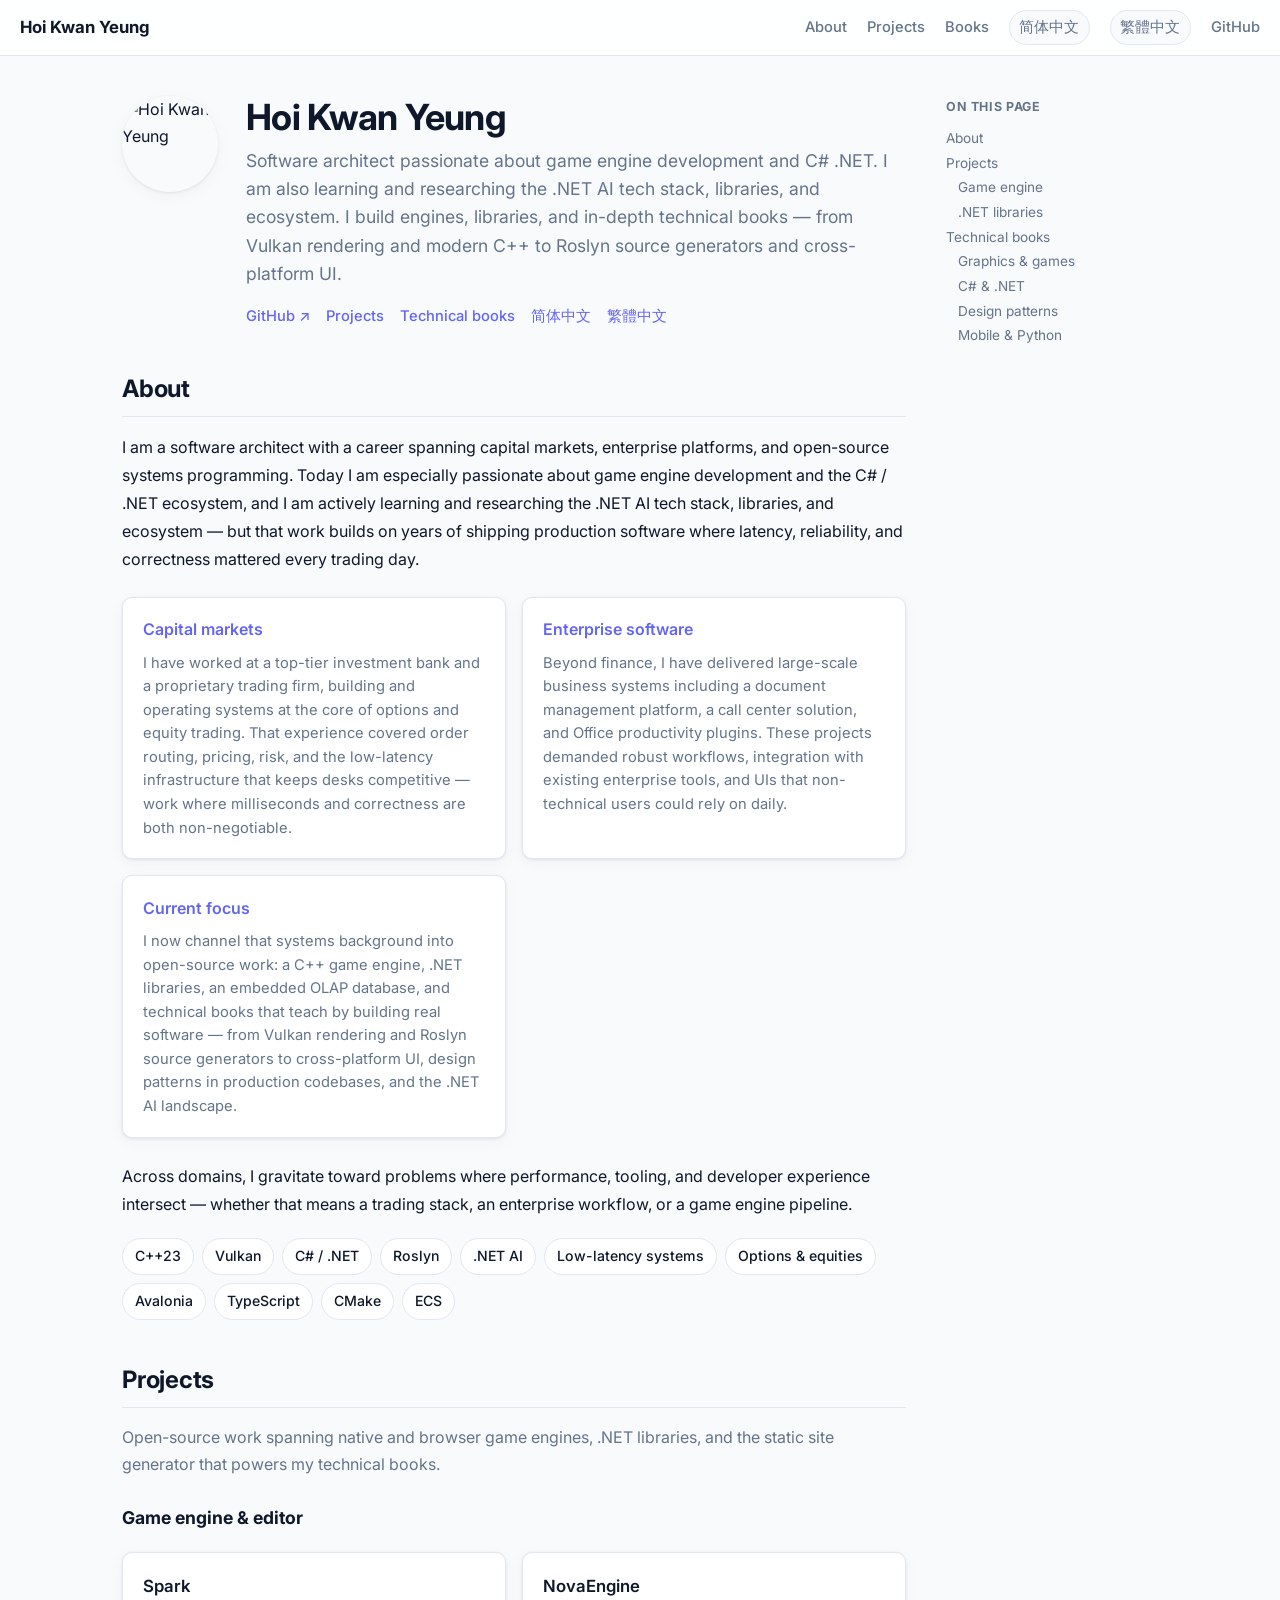
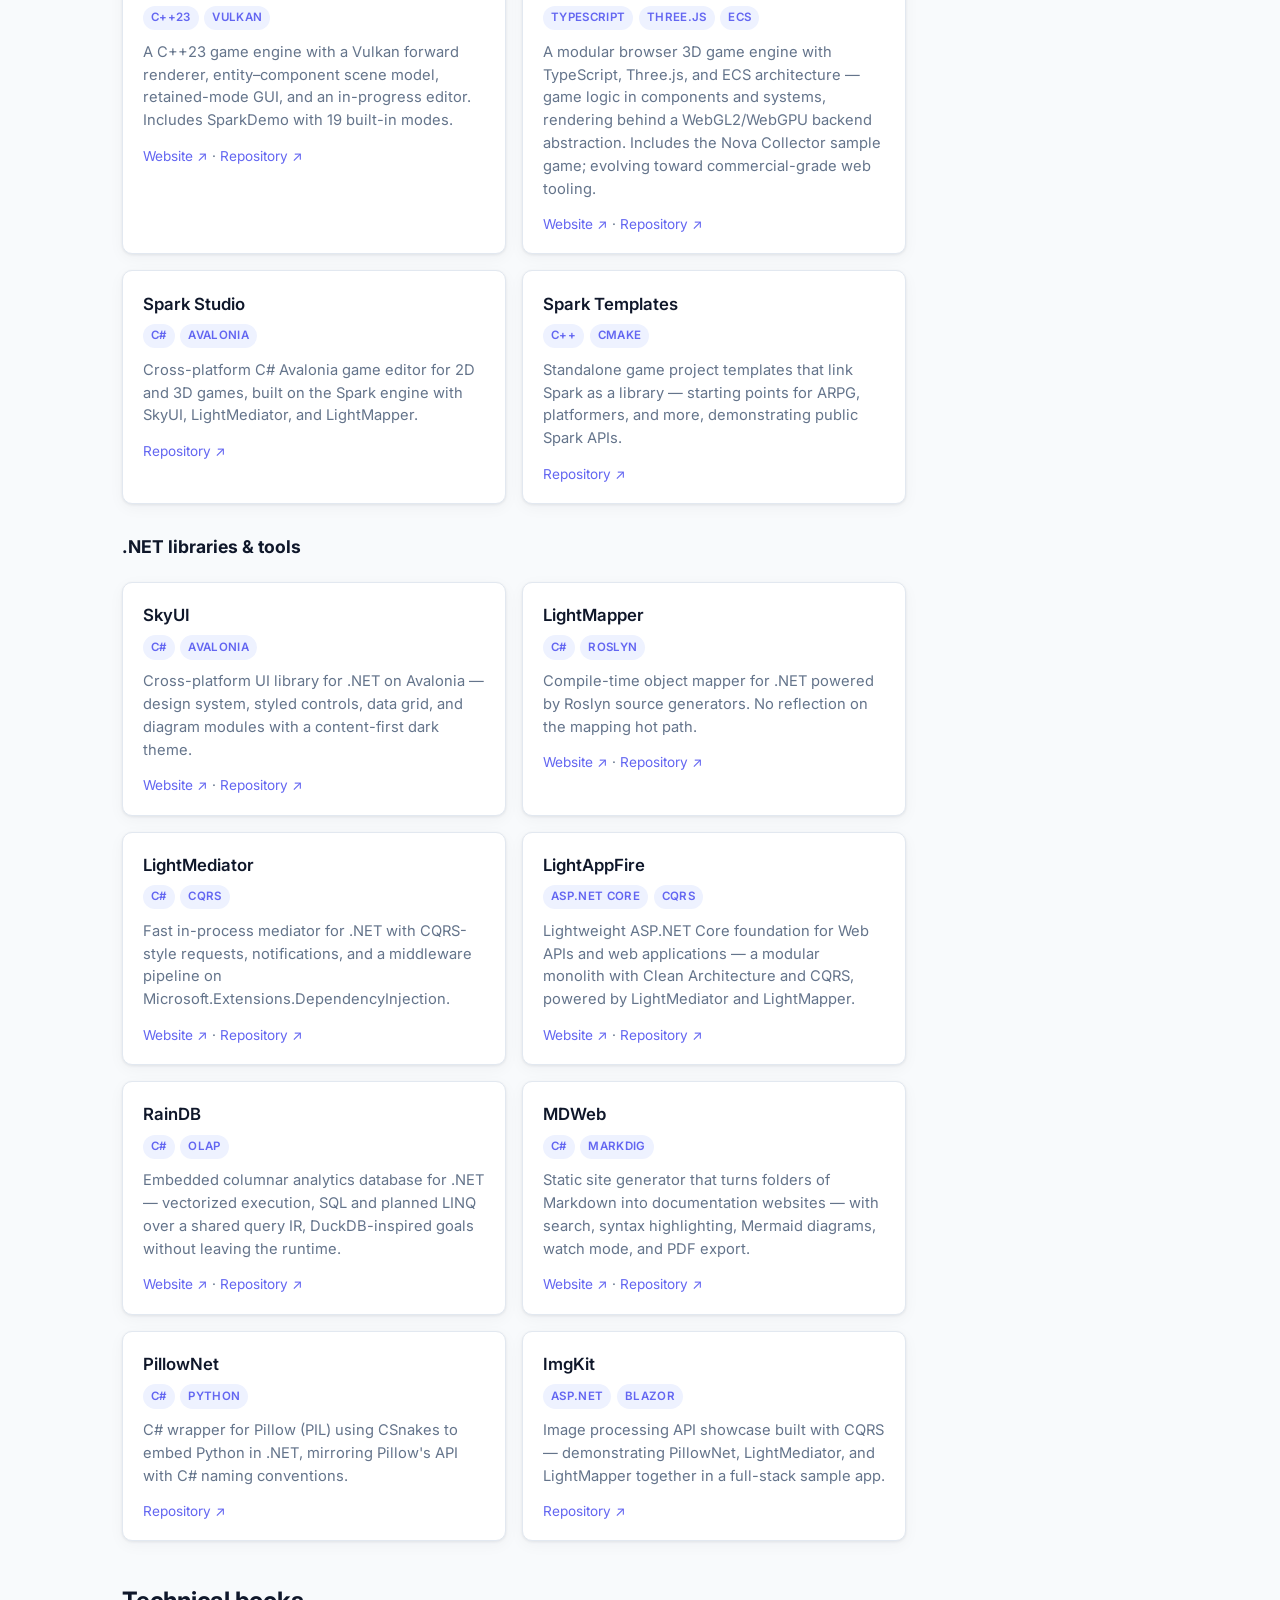
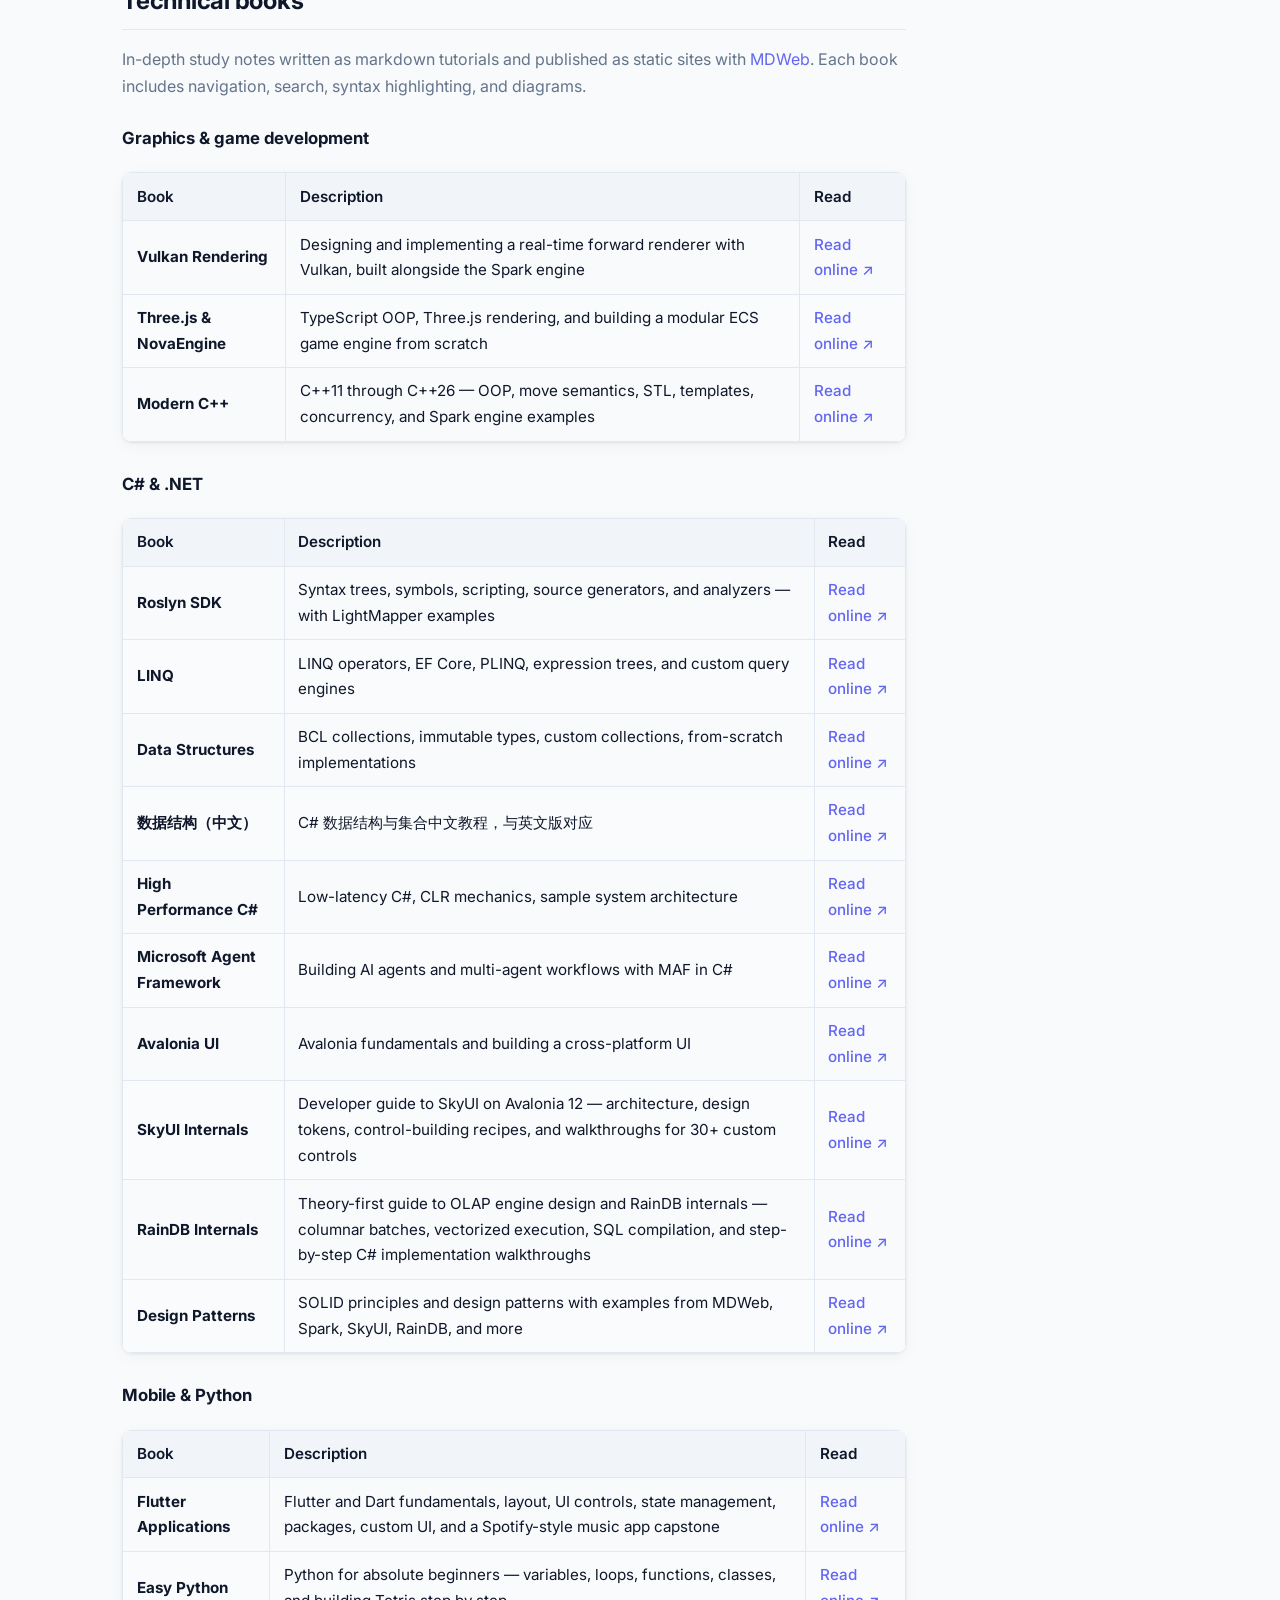
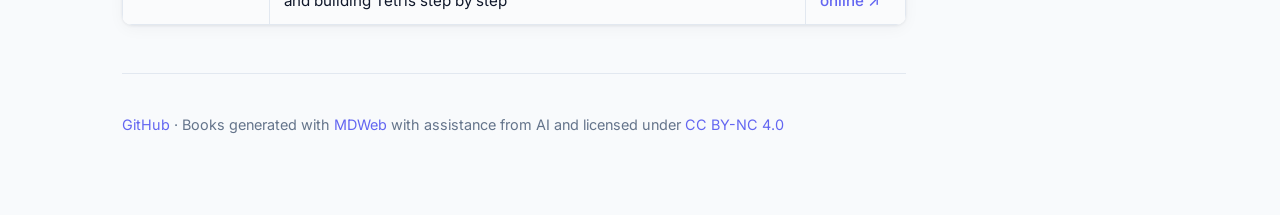
==== index.html @ 454c6752 "add raindb-internals description" ====
<!DOCTYPE html>
<html lang="en">
<head>
  <meta charset="utf-8">
  <meta name="viewport" content="width=device-width, initial-scale=1">
  <title>Hoi Kwan Yeung — Software Architect</title>
  <meta name="description" content="Software architect with experience in capital markets, enterprise systems, and game engine development. Learning and researching the .NET AI tech stack. Projects include Spark, RainDB, SkyUI, MDWeb, and technical ebooks.">
  <link rel="preconnect" href="https://fonts.googleapis.com">
  <link rel="preconnect" href="https://fonts.gstatic.com" crossorigin>
  <link href="https://fonts.googleapis.com/css2?family=Inter:wght@400;500;600;700&family=JetBrains+Mono:wght@400;500&display=swap" rel="stylesheet">
  <link rel="alternate" hreflang="en" href="https://hoihky.github.io/index.html">
  <link rel="alternate" hreflang="zh-Hans" href="https://hoihky.github.io/zh/index.html">
  <link rel="alternate" hreflang="zh-Hant" href="https://hoihky.github.io/zh-hant/index.html">
  <link rel="stylesheet" href="assets/css/site.css">
</head>
<body>
  <div class="site">
    <header class="topbar">
      <a href="index.html" class="brand">Hoi Kwan Yeung</a>
      <nav class="topbar-nav" aria-label="Primary">
        <a href="#about">About</a>
        <a href="#projects">Projects</a>
        <a href="#books">Books</a>
        <a href="zh/index.html" hreflang="zh-Hans" class="lang-switch">简体中文</a>
        <a href="zh-hant/index.html" hreflang="zh-Hant" class="lang-switch">繁體中文</a>
        <a href="https://github.com/hoihky" target="_blank" rel="noopener">GitHub</a>
      </nav>
    </header>

    <main class="portfolio-layout">
      <div class="portfolio-main">
        <section class="hero" id="top">
          <img
            class="hero-avatar"
            src="https://avatars.githubusercontent.com/u/305510049?v=4"
            alt="Hoi Kwan Yeung"
            width="96"
            height="96"
          >
          <div class="hero-text">
            <h1>Hoi Kwan Yeung</h1>
            <p class="hero-tagline">
              Software architect passionate about game engine development and C# .NET.
              I am also learning and researching the .NET AI tech stack, libraries, and ecosystem.
              I build engines, libraries, and in-depth technical books — from Vulkan rendering
              and modern C++ to Roslyn source generators and cross-platform UI.
            </p>
            <div class="hero-links">
              <a href="https://github.com/hoihky" target="_blank" rel="noopener">GitHub ↗</a>
              <a href="#projects">Projects</a>
              <a href="#books">Technical books</a>
              <a href="zh/index.html" hreflang="zh-Hans">简体中文</a>
              <a href="zh-hant/index.html" hreflang="zh-Hant">繁體中文</a>
            </div>
          </div>
        </section>

        <section id="about">
          <h2 class="section-title">About</h2>
          <p class="about-body">
            I am a software architect with a career spanning capital markets, enterprise platforms,
            and open-source systems programming. Today I am especially passionate about game engine
            development and the C# / .NET ecosystem, and I am actively learning and researching
            the .NET AI tech stack, libraries, and ecosystem — but that work builds on years of shipping
            production software where latency, reliability, and correctness mattered every trading day.
          </p>

          <div class="career-grid">
            <article class="career-card">
              <h3>Capital markets</h3>
              <p>
                I have worked at a top-tier investment bank and a proprietary trading firm, building
                and operating systems at the core of options and equity trading. That experience
                covered order routing, pricing, risk, and the low-latency infrastructure that keeps
                desks competitive — work where milliseconds and correctness are both non-negotiable.
              </p>
            </article>

            <article class="career-card">
              <h3>Enterprise software</h3>
              <p>
                Beyond finance, I have delivered large-scale business systems including a document
                management platform, a call center solution, and Office productivity plugins.
                These projects demanded robust workflows, integration with existing enterprise tools,
                and UIs that non-technical users could rely on daily.
              </p>
            </article>

            <article class="career-card">
              <h3>Current focus</h3>
              <p>
                I now channel that systems background into open-source work: a C++ game engine,
                .NET libraries, an embedded OLAP database, and technical books that teach by
                building real software — from Vulkan rendering and Roslyn source generators to
                cross-platform UI, design patterns in production codebases, and the .NET AI landscape.
              </p>
            </article>
          </div>

          <p class="about-body">
            Across domains, I gravitate toward problems where performance, tooling, and developer
            experience intersect — whether that means a trading stack, an enterprise workflow, or
            a game engine pipeline.
          </p>

          <ul class="skill-list" aria-label="Technologies">
            <li>C++23</li>
            <li>Vulkan</li>
            <li>C# / .NET</li>
            <li>Roslyn</li>
            <li>.NET AI</li>
            <li>Low-latency systems</li>
            <li>Options &amp; equities</li>
            <li>Avalonia</li>
            <li>TypeScript</li>
            <li>CMake</li>
            <li>ECS</li>
          </ul>
        </section>

        <section id="projects">
          <h2 class="section-title">Projects</h2>
          <p class="section-lead">
            Open-source work spanning native and browser game engines, .NET libraries, and the static site generator
            that powers my technical books.
          </p>

          <h3 class="doc-body" style="margin-top:1.5rem;font-size:1.1rem;">Game engine &amp; editor</h3>
          <div class="project-grid">
            <article class="project-card">
              <h3><a href="https://github.com/hoihky/spark" target="_blank" rel="noopener">Spark</a></h3>
              <div class="project-meta">
                <span class="tag">C++23</span>
                <span class="tag">Vulkan</span>
              </div>
              <p>
                A C++23 game engine with a Vulkan forward renderer, entity–component scene model,
                retained-mode GUI, and an in-progress editor. Includes SparkDemo with 19 built-in modes.
              </p>
              <p class="card-links">
                <a href="https://hoihky.github.io/spark/" target="_blank" rel="noopener">Website ↗</a>
                · <a href="https://github.com/hoihky/spark" target="_blank" rel="noopener">Repository ↗</a>
              </p>
            </article>

            <article class="project-card">
              <h3><a href="https://hoihky.github.io/NovaEngine/" target="_blank" rel="noopener">NovaEngine</a></h3>
              <div class="project-meta">
                <span class="tag">TypeScript</span>
                <span class="tag">Three.js</span>
                <span class="tag">ECS</span>
              </div>
              <p>
                A modular browser 3D game engine with TypeScript, Three.js, and ECS architecture —
                game logic in components and systems, rendering behind a WebGL2/WebGPU backend abstraction.
                Includes the Nova Collector sample game; evolving toward commercial-grade web tooling.
              </p>
              <p class="card-links">
                <a href="https://hoihky.github.io/NovaEngine/" target="_blank" rel="noopener">Website ↗</a>
                · <a href="https://github.com/hoihky/NovaEngine" target="_blank" rel="noopener">Repository ↗</a>
              </p>
            </article>

            <article class="project-card">
              <h3><a href="https://github.com/hoihky/spark-studio" target="_blank" rel="noopener">Spark Studio</a></h3>
              <div class="project-meta">
                <span class="tag">C#</span>
                <span class="tag">Avalonia</span>
              </div>
              <p>
                Cross-platform C# Avalonia game editor for 2D and 3D games, built on the Spark engine
                with SkyUI, LightMediator, and LightMapper.
              </p>
              <p class="card-links"><a href="https://github.com/hoihky/spark-studio" target="_blank" rel="noopener">Repository ↗</a></p>
            </article>

            <article class="project-card">
              <h3><a href="https://github.com/hoihky/spark-template" target="_blank" rel="noopener">Spark Templates</a></h3>
              <div class="project-meta">
                <span class="tag">C++</span>
                <span class="tag">CMake</span>
              </div>
              <p>
                Standalone game project templates that link Spark as a library — starting points
                for ARPG, platformers, and more, demonstrating public Spark APIs.
              </p>
              <p class="card-links"><a href="https://github.com/hoihky/spark-template" target="_blank" rel="noopener">Repository ↗</a></p>
            </article>
          </div>

          <h3 class="doc-body" style="margin-top:1.75rem;font-size:1.1rem;">.NET libraries &amp; tools</h3>
          <div class="project-grid">
            <article class="project-card">
              <h3><a href="https://github.com/hoihky/skyui" target="_blank" rel="noopener">SkyUI</a></h3>
              <div class="project-meta">
                <span class="tag">C#</span>
                <span class="tag">Avalonia</span>
              </div>
              <p>
                Cross-platform UI library for .NET on Avalonia — design system, styled controls,
                data grid, and diagram modules with a content-first dark theme.
              </p>
              <p class="card-links">
                <a href="https://hoihky.github.io/skyui/" target="_blank" rel="noopener">Website ↗</a>
                · <a href="https://github.com/hoihky/skyui" target="_blank" rel="noopener">Repository ↗</a>
              </p>
            </article>

            <article class="project-card">
              <h3><a href="https://github.com/hoihky/lightmapper" target="_blank" rel="noopener">LightMapper</a></h3>
              <div class="project-meta">
                <span class="tag">C#</span>
                <span class="tag">Roslyn</span>
              </div>
              <p>
                Compile-time object mapper for .NET powered by Roslyn source generators.
                No reflection on the mapping hot path.
              </p>
              <p class="card-links">
                <a href="https://hoihky.github.io/lightmapper/" target="_blank" rel="noopener">Website ↗</a>
                · <a href="https://github.com/hoihky/lightmapper" target="_blank" rel="noopener">Repository ↗</a>
              </p>
            </article>

            <article class="project-card">
              <h3><a href="https://github.com/hoihky/lightmediator" target="_blank" rel="noopener">LightMediator</a></h3>
              <div class="project-meta">
                <span class="tag">C#</span>
                <span class="tag">CQRS</span>
              </div>
              <p>
                Fast in-process mediator for .NET with CQRS-style requests, notifications,
                and a middleware pipeline on Microsoft.Extensions.DependencyInjection.
              </p>
              <p class="card-links">
                <a href="https://hoihky.github.io/lightmediator/" target="_blank" rel="noopener">Website ↗</a>
                · <a href="https://github.com/hoihky/lightmediator" target="_blank" rel="noopener">Repository ↗</a>
              </p>
            </article>

            <article class="project-card">
              <h3><a href="https://hoihky.github.io/LightAppFire/" target="_blank" rel="noopener">LightAppFire</a></h3>
              <div class="project-meta">
                <span class="tag">ASP.NET Core</span>
                <span class="tag">CQRS</span>
              </div>
              <p>
                Lightweight ASP.NET Core foundation for Web APIs and web applications — a modular monolith
                with Clean Architecture and CQRS, powered by LightMediator and LightMapper.
              </p>
              <p class="card-links">
                <a href="https://hoihky.github.io/LightAppFire/" target="_blank" rel="noopener">Website ↗</a>
                · <a href="https://github.com/hoihky/LightAppFire" target="_blank" rel="noopener">Repository ↗</a>
              </p>
            </article>

            <article class="project-card">
              <h3><a href="https://github.com/hoihky/RainDB" target="_blank" rel="noopener">RainDB</a></h3>
              <div class="project-meta">
                <span class="tag">C#</span>
                <span class="tag">OLAP</span>
              </div>
              <p>
                Embedded columnar analytics database for .NET — vectorized execution, SQL and
                planned LINQ over a shared query IR, DuckDB-inspired goals without leaving the runtime.
              </p>
              <p class="card-links">
                <a href="https://hoihky.github.io/RainDB/" target="_blank" rel="noopener">Website ↗</a>
                · <a href="https://github.com/hoihky/RainDB" target="_blank" rel="noopener">Repository ↗</a>
              </p>
            </article>

            <article class="project-card">
              <h3><a href="https://github.com/hoihky/MDWeb" target="_blank" rel="noopener">MDWeb</a></h3>
              <div class="project-meta">
                <span class="tag">C#</span>
                <span class="tag">Markdig</span>
              </div>
              <p>
                Static site generator that turns folders of Markdown into documentation websites —
                with search, syntax highlighting, Mermaid diagrams, watch mode, and PDF export.
              </p>
              <p class="card-links">
                <a href="https://hoihky.github.io/MDWeb/" target="_blank" rel="noopener">Website ↗</a>
                · <a href="https://github.com/hoihky/MDWeb" target="_blank" rel="noopener">Repository ↗</a>
              </p>
            </article>

            <article class="project-card">
              <h3><a href="https://github.com/hoihky/pillownet" target="_blank" rel="noopener">PillowNet</a></h3>
              <div class="project-meta">
                <span class="tag">C#</span>
                <span class="tag">Python</span>
              </div>
              <p>
                C# wrapper for Pillow (PIL) using CSnakes to embed Python in .NET,
                mirroring Pillow's API with C# naming conventions.
              </p>
              <p class="card-links"><a href="https://github.com/hoihky/pillownet" target="_blank" rel="noopener">Repository ↗</a></p>
            </article>

            <article class="project-card">
              <h3><a href="https://github.com/hoihky/imgkit" target="_blank" rel="noopener">ImgKit</a></h3>
              <div class="project-meta">
                <span class="tag">ASP.NET</span>
                <span class="tag">Blazor</span>
              </div>
              <p>
                Image processing API showcase built with CQRS — demonstrating PillowNet,
                LightMediator, and LightMapper together in a full-stack sample app.
              </p>
              <p class="card-links"><a href="https://github.com/hoihky/imgkit" target="_blank" rel="noopener">Repository ↗</a></p>
            </article>
          </div>
        </section>

        <section id="books">
          <h2 class="section-title">Technical books</h2>
          <p class="section-lead">
            In-depth study notes written as markdown tutorials and published as static sites with
            <a href="https://github.com/hoihky/MDWeb">MDWeb</a>. Each book includes navigation,
            search, syntax highlighting, and diagrams.
          </p>

          <h3 class="doc-body" style="margin-top:1.5rem;font-size:1.05rem;">Graphics &amp; game development</h3>
          <table class="ebook-table">
            <thead>
              <tr>
                <th>Book</th>
                <th>Description</th>
                <th>Read</th>
              </tr>
            </thead>
            <tbody>
              <tr>
                <td><strong>Vulkan Rendering</strong></td>
                <td>Designing and implementing a real-time forward renderer with Vulkan, built alongside the Spark engine</td>
                <td><a href="https://hoihky.github.io/vulkan-rendering-notes/site/index.html" target="_blank" rel="noopener">Read online ↗</a></td>
              </tr>
              <tr>
                <td><strong>Three.js &amp; NovaEngine</strong></td>
                <td>TypeScript OOP, Three.js rendering, and building a modular ECS game engine from scratch</td>
                <td><a href="https://hoihky.github.io/threejs-notes/threejs/site/index.html" target="_blank" rel="noopener">Read online ↗</a></td>
              </tr>
              <tr>
                <td><strong>Modern C++</strong></td>
                <td>C++11 through C++26 — OOP, move semantics, STL, templates, concurrency, and Spark engine examples</td>
                <td><a href="https://hoihky.github.io/cpp-notes/c++/site/index.html" target="_blank" rel="noopener">Read online ↗</a></td>
              </tr>
            </tbody>
          </table>

          <h3 class="doc-body" style="margin-top:1.75rem;font-size:1.05rem;">C# &amp; .NET</h3>
          <table class="ebook-table">
            <thead>
              <tr>
                <th>Book</th>
                <th>Description</th>
                <th>Read</th>
              </tr>
            </thead>
            <tbody>
              <tr>
                <td><strong>Roslyn SDK</strong></td>
                <td>Syntax trees, symbols, scripting, source generators, and analyzers — with LightMapper examples</td>
                <td><a href="https://hoihky.github.io/csharp-notes/roslyn/roslyn-site/index.html" target="_blank" rel="noopener">Read online ↗</a></td>
              </tr>
              <tr>
                <td><strong>LINQ</strong></td>
                <td>LINQ operators, EF Core, PLINQ, expression trees, and custom query engines</td>
                <td><a href="https://hoihky.github.io/csharp-notes/linq/linq-site/index.html" target="_blank" rel="noopener">Read online ↗</a></td>
              </tr>
              <tr>
                <td><strong>Data Structures</strong></td>
                <td>BCL collections, immutable types, custom collections, from-scratch implementations </td>
                <td><a href="https://hoihky.github.io/csharp-notes/datastructure/site/index.html" target="_blank" rel="noopener">Read online ↗</a></td>
              </tr>
              <tr>
                <td><strong>数据结构（中文）</strong></td>
                <td>C# 数据结构与集合中文教程，与英文版对应</td>
                <td><a href="https://hoihky.github.io/csharp-notes/datastructure-cn/datastructure-cn-site/index.html" target="_blank" rel="noopener">Read online ↗</a></td>
              </tr>
              <tr>
                <td><strong>High Performance C#</strong></td>
                <td>Low-latency C#, CLR mechanics, sample system architecture </td>
                <td><a href="https://hoihky.github.io/csharp-notes/high-perf/high-perf-site/index.html" target="_blank" rel="noopener">Read online ↗</a></td>
              </tr>
              <tr>
                <td><strong>Microsoft Agent Framework</strong></td>
                <td>Building AI agents and multi-agent workflows with MAF in C#</td>
                <td><a href="https://hoihky.github.io/csharp-notes/maf/maf-site/index.html" target="_blank" rel="noopener">Read online ↗</a></td>
              </tr>
              <tr>
                <td><strong>Avalonia UI</strong></td>
                <td>Avalonia fundamentals and building a cross-platform UI</td>
                <td><a href="https://hoihky.github.io/csharp-notes/avalonia/site/index.html" target="_blank" rel="noopener">Read online ↗</a></td>
              </tr>
              <tr>
                <td><strong>SkyUI Internals</strong></td>
                <td>Developer guide to SkyUI on Avalonia 12 — architecture, design tokens, control-building recipes, and walkthroughs for 30+ custom controls</td>
                <td><a href="https://hoihky.github.io/skyui-internals/output/index.html" target="_blank" rel="noopener">Read online ↗</a></td>
              </tr>
              <tr>
                <td><strong>RainDB Internals</strong></td>
                <td>Theory-first guide to OLAP engine design and RainDB internals — columnar batches, vectorized execution, SQL compilation, and step-by-step C# implementation walkthroughs</td>
                <td><a href="https://hoihky.github.io/raindb-internals/output/index.html" target="_blank" rel="noopener">Read online ↗</a></td>
              </tr>
              <tr>
                <td><strong>Design Patterns</strong></td>
                <td>SOLID principles and design patterns with examples from MDWeb, Spark, SkyUI, RainDB, and more</td>
                <td><a href="https://hoihky.github.io/design-pattern-notes/site/index.html" target="_blank" rel="noopener">Read online ↗</a></td>
              </tr>
            </tbody>
          </table>

          <h3 class="doc-body" style="margin-top:1.75rem;font-size:1.05rem;">Mobile &amp; Python</h3>
          <table class="ebook-table">
            <thead>
              <tr>
                <th>Book</th>
                <th>Description</th>
                <th>Read</th>
              </tr>
            </thead>
            <tbody>
              <tr>
                <td><strong>Flutter Applications</strong></td>
                <td>Flutter and Dart fundamentals, layout, UI controls, state management, packages, custom UI, and a Spotify-style music app capstone</td>
                <td><a href="https://hoihky.github.io/flutter-notes/site/index.html" target="_blank" rel="noopener">Read online ↗</a></td>
              </tr>
              <tr>
                <td><strong>Easy Python</strong></td>
                <td>Python for absolute beginners — variables, loops, functions, classes, and building Tetris step by step</td>
                <td><a href="https://hoihky.github.io/python-notes/easypy/site/index.html" target="_blank" rel="noopener">Read online ↗</a></td>
              </tr>
            </tbody>
          </table>
        </section>

        <footer class="site-footer">
          <p>
            <a href="https://github.com/hoihky" target="_blank" rel="noopener">GitHub</a>
            · Books generated with <a href="https://github.com/hoihky/MDWeb">MDWeb</a> with assistance from AI
            and licensed under <a href="https://creativecommons.org/licenses/by-nc/4.0/"> CC BY-NC 4.0 </a>
          </p>
        </footer>
      </div>

      <aside class="toc" aria-label="On this page">
        <p class="toc-title">On this page</p>
        <ul>
          <li><a href="#about">About</a></li>
          <li><a href="#projects">Projects</a></li>
          <li class="toc-h3"><a href="#projects">Game engine</a></li>
          <li class="toc-h3"><a href="#projects">.NET libraries</a></li>
          <li><a href="#books">Technical books</a></li>
          <li class="toc-h3"><a href="#books">Graphics &amp; games</a></li>
          <li class="toc-h3"><a href="#books">C# &amp; .NET</a></li>
          <li class="toc-h3"><a href="#books">Design patterns</a></li>
          <li class="toc-h3"><a href="#books">Mobile &amp; Python</a></li>
        </ul>
      </aside>
    </main>
  </div>
</body>
</html>
---- assets/css/site.css ----
:root {
  --bg: #f8fafc;
  --bg-elevated: #ffffff;
  --text: #0f172a;
  --text-muted: #64748b;
  --border: #e2e8f0;
  --accent: #6366f1;
  --accent-soft: #eef2ff;
  --accent-hover: #4f46e5;
  --code-bg: #1e293b;
  --code-text: #e2e8f0;
  --sidebar-width: 280px;
  --topbar-height: 56px;
  --toc-width: 220px;
  --radius: 10px;
  --shadow: 0 1px 3px rgba(15, 23, 42, 0.08), 0 4px 16px rgba(15, 23, 42, 0.04);
  --font-sans: "Inter", system-ui, -apple-system, sans-serif;
  --font-mono: "JetBrains Mono", ui-monospace, monospace;
}

* { box-sizing: border-box; }

html {
  scroll-behavior: smooth;
}

body {
  margin: 0;
  font-family: var(--font-sans);
  font-size: 16px;
  line-height: 1.7;
  color: var(--text);
  background: var(--bg);
  -webkit-font-smoothing: antialiased;
}

a { color: var(--accent); text-decoration: none; }
a:hover { color: var(--accent-hover); text-decoration: underline; }

.site { min-height: 100vh; }

.topbar {
  position: sticky;
  top: 0;
  z-index: 100;
  display: flex;
  align-items: center;
  gap: 1rem;
  height: var(--topbar-height);
  padding: 0 1.25rem;
  background: rgba(255, 255, 255, 0.85);
  backdrop-filter: blur(12px);
  border-bottom: 1px solid var(--border);
}

.brand {
  font-weight: 700;
  font-size: 1.05rem;
  color: var(--text);
  text-decoration: none;
  white-space: nowrap;
}

.brand:hover { color: var(--accent); text-decoration: none; }

.sidebar-toggle {
  display: none;
  border: 1px solid var(--border);
  background: var(--bg-elevated);
  border-radius: 8px;
  padding: 0.35rem 0.6rem;
  cursor: pointer;
  font-size: 1.1rem;
}

.search-wrap { flex: 1; max-width: 360px; margin-left: auto; }

.search-wrap input {
  width: 100%;
  padding: 0.5rem 0.85rem;
  border: 1px solid var(--border);
  border-radius: 999px;
  background: var(--bg);
  font: inherit;
  outline: none;
  transition: border-color 0.15s, box-shadow 0.15s;
}

.search-wrap input:focus {
  border-color: var(--accent);
  box-shadow: 0 0 0 3px var(--accent-soft);
}

.layout {
  display: grid;
  grid-template-columns: var(--sidebar-width) 1fr;
  min-height: calc(100vh - var(--topbar-height));
}

.sidebar {
  position: sticky;
  top: var(--topbar-height);
  height: calc(100vh - var(--topbar-height));
  overflow-y: auto;
  padding: 1.25rem 0.75rem 2rem;
  border-right: 1px solid var(--border);
  background: var(--bg-elevated);
}

.nav-list {
  list-style: none;
  margin: 0;
  padding: 0;
}

.nav-item { margin: 0.1rem 0; }

.nav-link,
.nav-group {
  display: block;
  padding: 0.35rem 0.75rem;
  border-radius: 8px;
  font-size: 0.92rem;
  color: var(--text-muted);
}

.nav-group {
  font-weight: 600;
  color: var(--text);
  margin-top: 0.75rem;
  font-size: 0.78rem;
  text-transform: uppercase;
  letter-spacing: 0.04em;
}

.nav-link:hover {
  background: var(--accent-soft);
  color: var(--accent);
  text-decoration: none;
}

.nav-item.is-active > .nav-link {
  background: var(--accent-soft);
  color: var(--accent);
  font-weight: 600;
}

.nav-item.depth-1 .nav-link,
.nav-item.depth-1 .nav-group { padding-left: 1.25rem; }
.nav-item.depth-2 .nav-link,
.nav-item.depth-2 .nav-group { padding-left: 2rem; }
.nav-item.depth-3 .nav-link,
.nav-item.depth-3 .nav-group { padding-left: 2.75rem; }

.content {
  display: grid;
  grid-template-columns: minmax(0, 1fr) var(--toc-width);
  gap: 2rem;
  padding: 2rem 2.5rem 4rem;
  max-width: 1200px;
}

.doc { min-width: 0; }

.doc-header h1 {
  margin: 0 0 1.5rem;
  font-size: 2.25rem;
  font-weight: 700;
  letter-spacing: -0.02em;
  line-height: 1.2;
}

.doc-body h2,
.doc-body h3,
.doc-body h4 {
  scroll-margin-top: calc(var(--topbar-height) + 1rem);
  letter-spacing: -0.01em;
}

.doc-body h2 {
  margin-top: 2.5rem;
  padding-bottom: 0.4rem;
  border-bottom: 1px solid var(--border);
  font-size: 1.5rem;
}

.doc-body h3 { font-size: 1.2rem; margin-top: 1.75rem; }

.doc-body p,
.doc-body ul,
.doc-body ol,
.doc-body blockquote,
.doc-body pre {
  margin: 1rem 0;
}

.doc-body blockquote {
  margin-left: 0;
  padding: 0.75rem 1rem;
  border-left: 4px solid var(--accent);
  background: var(--accent-soft);
  border-radius: 0 var(--radius) var(--radius) 0;
  color: var(--text-muted);
}

.doc-body code {
  font-family: var(--font-mono);
  font-size: 0.88em;
  background: #f1f5f9;
  padding: 0.15em 0.4em;
  border-radius: 5px;
  color: #be185d;
  font-variant-ligatures: none;
  font-feature-settings: "liga" 0, "calt" 0;
}

.doc-body pre {
  margin: 1rem 0;
  padding: 0;
  background: transparent;
  border-radius: var(--radius);
  overflow: hidden;
  box-shadow: var(--shadow);
}

.doc-body pre code {
  background: none;
  padding: 0;
  color: inherit;
  font-size: 0.85rem;
  font-variant-ligatures: none;
  font-feature-settings: "liga" 0, "calt" 0;
}

.doc-body pre code.hljs {
  display: block;
  padding: 1rem 1.15rem;
  overflow-x: auto;
  line-height: 1.55;
  border-radius: var(--radius);
}

.doc-body .mermaid {
  display: flex;
  justify-content: center;
  margin: 1.25rem 0;
  padding: 1.25rem;
  background: #1e293b;
  border: 1px solid var(--border);
  border-radius: var(--radius);
  box-shadow: var(--shadow);
  overflow-x: auto;
  color: #e2e8f0;
}

.doc-body .mermaid svg {
  display: block;
  max-width: 100%;
  height: auto;
}

.doc-body table {
  width: 100%;
  border-collapse: collapse;
  margin: 1.25rem 0;
  font-size: 0.95rem;
  box-shadow: var(--shadow);
  border-radius: var(--radius);
  overflow: hidden;
}

.doc-body th,
.doc-body td {
  border: 1px solid var(--border);
  padding: 0.65rem 0.85rem;
  text-align: left;
}

.doc-body th {
  background: #f1f5f9;
  font-weight: 600;
}

.doc-body tr:nth-child(even) td { background: #fafbfc; }

.doc-body img {
  max-width: 100%;
  border-radius: var(--radius);
  box-shadow: var(--shadow);
}

.doc-body .task-list-item {
  list-style: none;
}

.doc-footer {
  margin-top: 3rem;
  padding-top: 1.5rem;
  border-top: 1px solid var(--border);
  color: var(--text-muted);
  font-size: 0.9rem;
}

.toc {
  position: sticky;
  top: calc(var(--topbar-height) + 1.5rem);
  align-self: start;
  max-height: calc(100vh - var(--topbar-height) - 3rem);
  overflow-y: auto;
  padding-left: 0.5rem;
}

.toc-title {
  font-size: 0.78rem;
  font-weight: 700;
  text-transform: uppercase;
  letter-spacing: 0.05em;
  color: var(--text-muted);
  margin: 0 0 0.75rem;
}

.toc ul {
  list-style: none;
  margin: 0;
  padding: 0;
}

.toc li { margin: 0.35rem 0; }

.toc a {
  font-size: 0.85rem;
  color: var(--text-muted);
  text-decoration: none;
  display: block;
  line-height: 1.4;
}

.toc a:hover { color: var(--accent); }

.toc-h3 { padding-left: 0.75rem; }
.toc-h4 { padding-left: 1.25rem; }

.nav-item.is-hidden { display: none; }

@media (max-width: 1100px) {
  .content { grid-template-columns: 1fr; }
  .toc { display: none; }
}

@media (max-width: 900px) {
  .sidebar-toggle { display: block; }

  .layout { grid-template-columns: 1fr; }

  .sidebar {
    position: fixed;
    left: 0;
    top: var(--topbar-height);
    width: min(var(--sidebar-width), 85vw);
    transform: translateX(-100%);
    transition: transform 0.2s ease;
    z-index: 90;
    box-shadow: var(--shadow);
  }

  .sidebar.is-open { transform: translateX(0); }

  .content { padding: 1.25rem 1rem 3rem; }

  .doc-header h1 { font-size: 1.75rem; }
}

/* Portfolio page */

.portfolio-layout {
  display: grid;
  grid-template-columns: minmax(0, 1fr) var(--toc-width);
  gap: 2rem;
  max-width: 1100px;
  margin: 0 auto;
  padding: 2.5rem 2rem 4rem;
}

.portfolio-main { min-width: 0; }

.hero {
  display: flex;
  align-items: flex-start;
  gap: 1.75rem;
  margin-bottom: 2.5rem;
}

.hero-avatar {
  width: 96px;
  height: 96px;
  border-radius: 50%;
  box-shadow: var(--shadow);
  flex-shrink: 0;
}

.hero-text h1 {
  margin: 0 0 0.5rem;
  font-size: 2.25rem;
  font-weight: 700;
  letter-spacing: -0.02em;
  line-height: 1.2;
}

.hero-tagline {
  margin: 0 0 1rem;
  font-size: 1.1rem;
  color: var(--text-muted);
  line-height: 1.6;
}

.hero-links {
  display: flex;
  flex-wrap: wrap;
  gap: 0.5rem 1rem;
  font-size: 0.92rem;
}

.hero-links a {
  display: inline-flex;
  align-items: center;
  gap: 0.35rem;
  font-weight: 500;
}

.section-title {
  margin: 2.5rem 0 1rem;
  padding-bottom: 0.4rem;
  border-bottom: 1px solid var(--border);
  font-size: 1.5rem;
  font-weight: 700;
  letter-spacing: -0.01em;
  scroll-margin-top: calc(var(--topbar-height) + 1rem);
}

.section-lead {
  margin: 0 0 1.25rem;
  color: var(--text-muted);
}

.project-grid {
  display: grid;
  grid-template-columns: repeat(auto-fill, minmax(300px, 1fr));
  gap: 1rem;
  margin: 1.25rem 0;
}

.project-card {
  display: flex;
  flex-direction: column;
  padding: 1.15rem 1.25rem;
  background: var(--bg-elevated);
  border: 1px solid var(--border);
  border-radius: var(--radius);
  box-shadow: var(--shadow);
  transition: border-color 0.15s, box-shadow 0.15s;
}

.project-card:hover {
  border-color: #c7d2fe;
  box-shadow: 0 4px 20px rgba(99, 102, 241, 0.1);
}

.project-card h3 {
  margin: 0 0 0.35rem;
  font-size: 1.05rem;
  font-weight: 600;
}

.project-card h3 a {
  color: var(--text);
  text-decoration: none;
}

.project-card h3 a:hover {
  color: var(--accent);
}

.project-meta {
  display: flex;
  flex-wrap: wrap;
  gap: 0.35rem;
  margin-bottom: 0.65rem;
}

.tag {
  display: inline-block;
  padding: 0.15rem 0.5rem;
  font-size: 0.72rem;
  font-weight: 600;
  text-transform: uppercase;
  letter-spacing: 0.03em;
  color: var(--accent);
  background: var(--accent-soft);
  border-radius: 999px;
}

.project-card p {
  margin: 0;
  flex: 1;
  font-size: 0.92rem;
  color: var(--text-muted);
  line-height: 1.55;
}

.project-card .card-links {
  margin-top: 0.85rem;
  font-size: 0.85rem;
}

.about-body {
  margin: 0 0 1.25rem;
  color: var(--text);
  line-height: 1.75;
}

.career-grid {
  display: grid;
  grid-template-columns: repeat(auto-fill, minmax(280px, 1fr));
  gap: 1rem;
  margin: 1.5rem 0;
}

.career-card {
  padding: 1.15rem 1.25rem;
  background: var(--bg-elevated);
  border: 1px solid var(--border);
  border-radius: var(--radius);
  box-shadow: var(--shadow);
}

.career-card h3 {
  margin: 0 0 0.5rem;
  font-size: 1rem;
  font-weight: 600;
  color: var(--accent);
}

.career-card p {
  margin: 0;
  font-size: 0.92rem;
  color: var(--text-muted);
  line-height: 1.6;
}

.skill-list {
  display: flex;
  flex-wrap: wrap;
  gap: 0.5rem;
  margin: 1rem 0 0;
  padding: 0;
  list-style: none;
}

.skill-list li {
  padding: 0.35rem 0.75rem;
  font-size: 0.88rem;
  font-weight: 500;
  color: var(--text);
  background: var(--bg-elevated);
  border: 1px solid var(--border);
  border-radius: 999px;
}

.ebook-table {
  width: 100%;
  border-collapse: collapse;
  margin: 1.25rem 0;
  font-size: 0.95rem;
  box-shadow: var(--shadow);
  border-radius: var(--radius);
  overflow: hidden;
}

.ebook-table th,
.ebook-table td {
  border: 1px solid var(--border);
  padding: 0.65rem 0.85rem;
  text-align: left;
}

.ebook-table th {
  background: #f1f5f9;
  font-weight: 600;
}

.ebook-table tr:nth-child(even) td { background: #fafbfc; }

.ebook-table a { font-weight: 500; }

.site-footer {
  margin-top: 3rem;
  padding-top: 1.5rem;
  border-top: 1px solid var(--border);
  color: var(--text-muted);
  font-size: 0.9rem;
}

.topbar-nav {
  display: flex;
  align-items: center;
  gap: 1.25rem;
  margin-left: auto;
  font-size: 0.92rem;
  font-weight: 500;
}

.topbar-nav a {
  color: var(--text-muted);
  text-decoration: none;
}

.topbar-nav a:hover {
  color: var(--accent);
  text-decoration: none;
}

@media (max-width: 1100px) {
  .portfolio-layout { grid-template-columns: 1fr; }
  .portfolio-layout .toc { display: none; }
}

.topbar-nav a.lang-switch {
  padding: 0.25rem 0.6rem;
  border: 1px solid var(--border);
  border-radius: 999px;
  background: var(--bg);
}

.topbar-nav a.lang-switch:hover {
  border-color: #c7d2fe;
  background: var(--accent-soft);
}

@media (max-width: 600px) {
  .hero { flex-direction: column; align-items: center; text-align: center; }
  .hero-links { justify-content: center; }
  .portfolio-layout { padding: 1.5rem 1rem 3rem; }
  .hero-text h1 { font-size: 1.75rem; }
  .topbar-nav { display: none; }
}
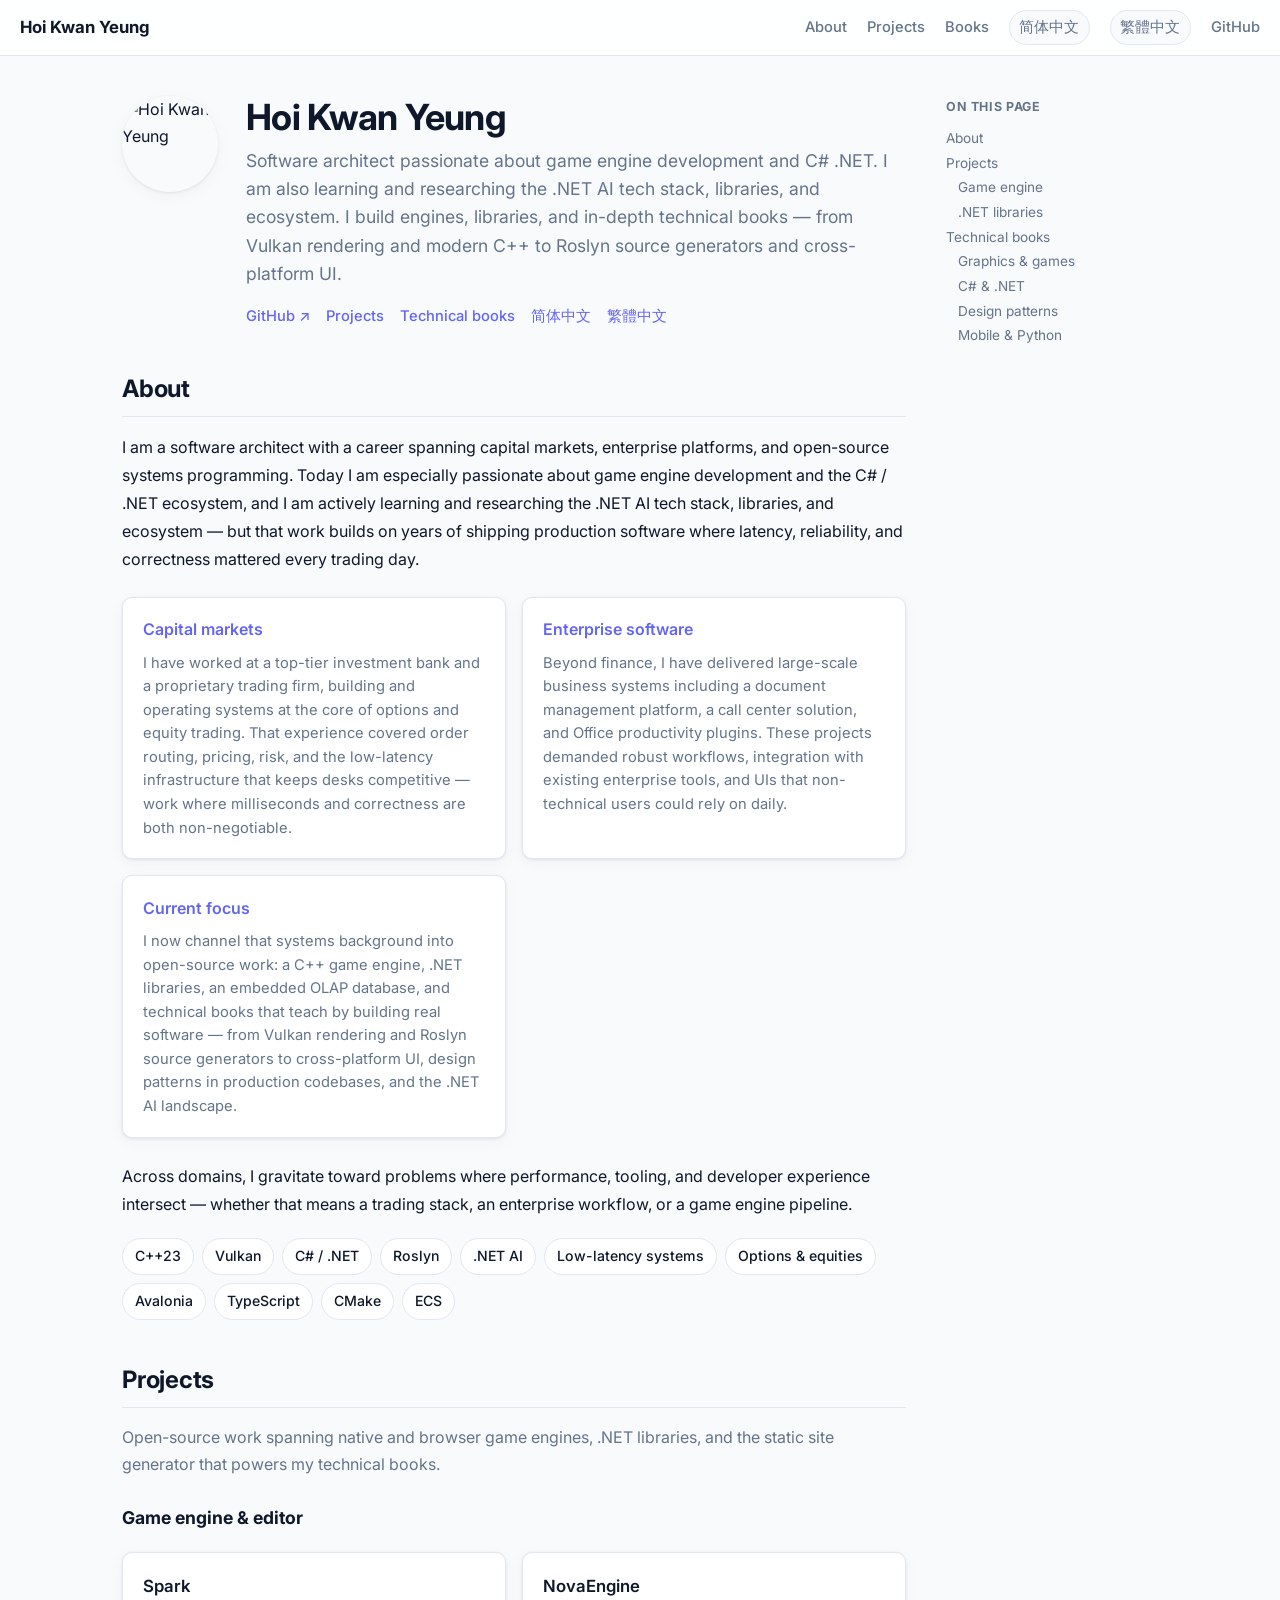
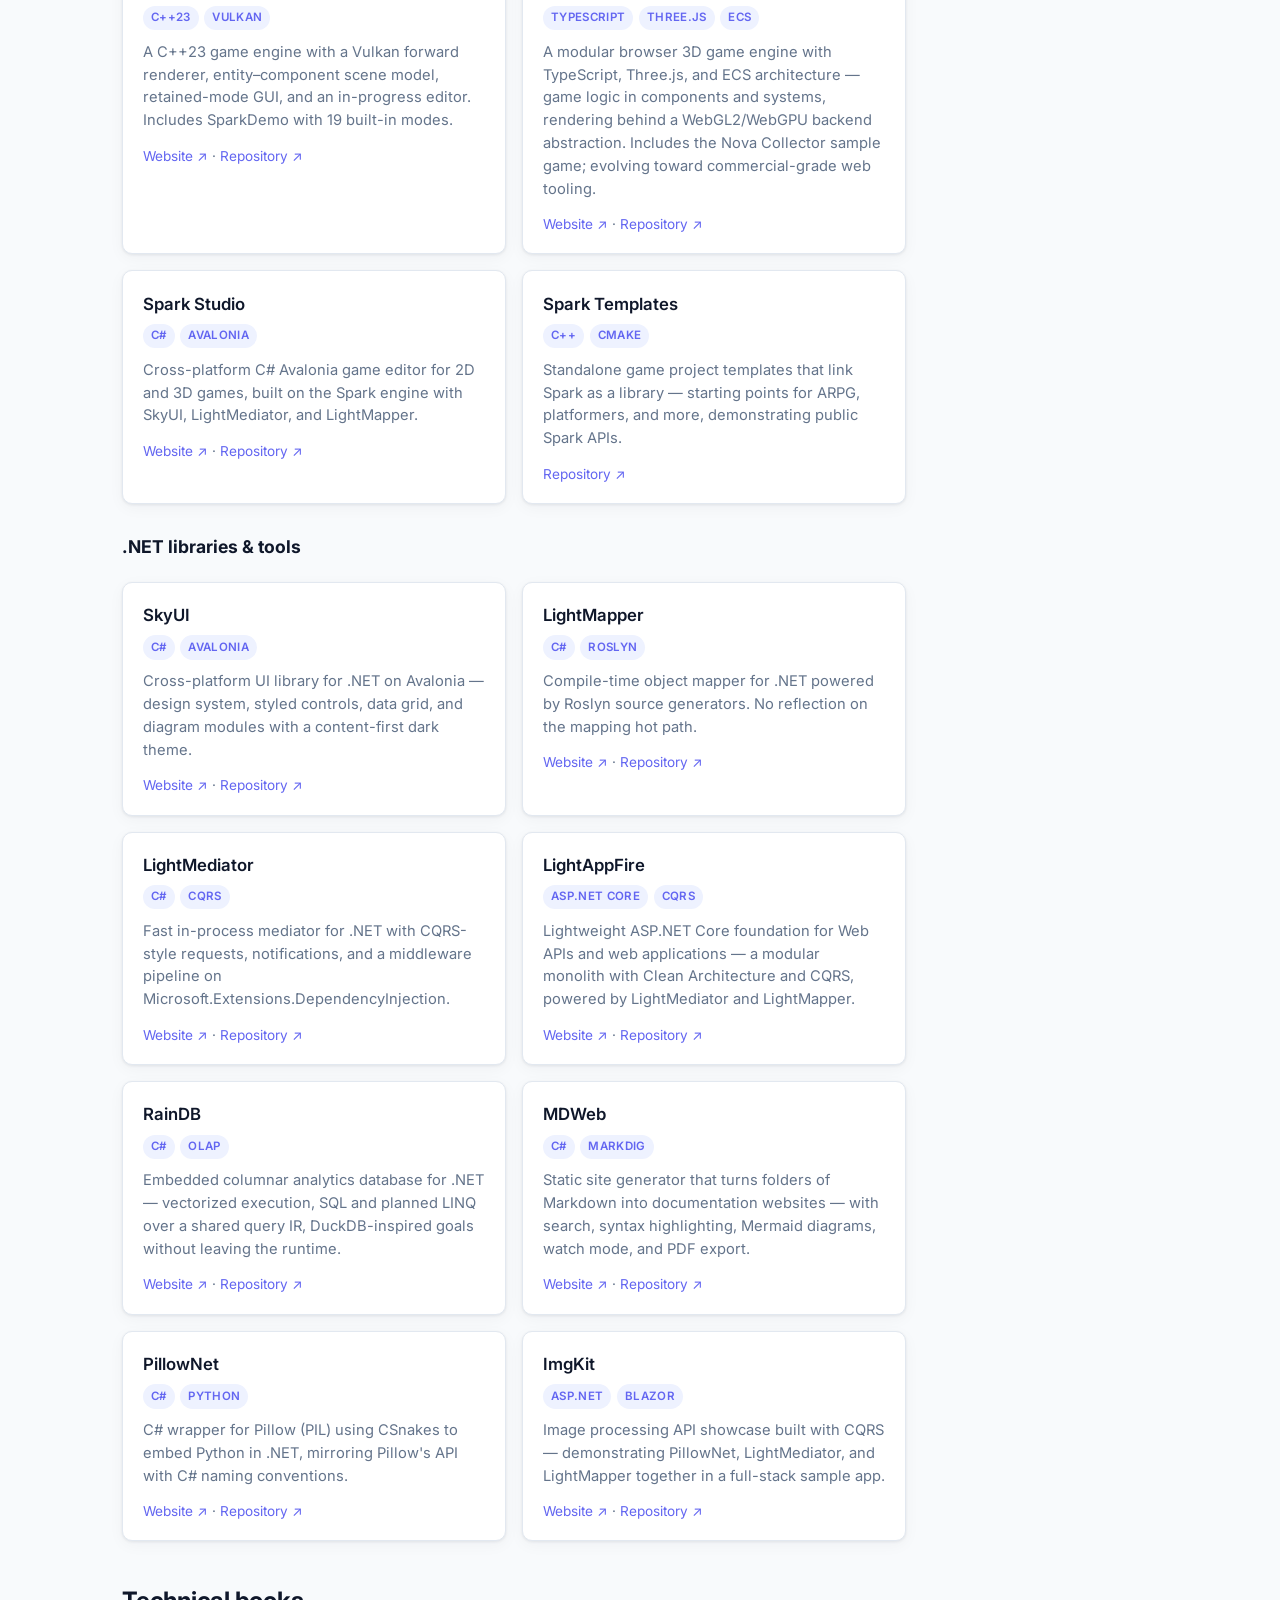
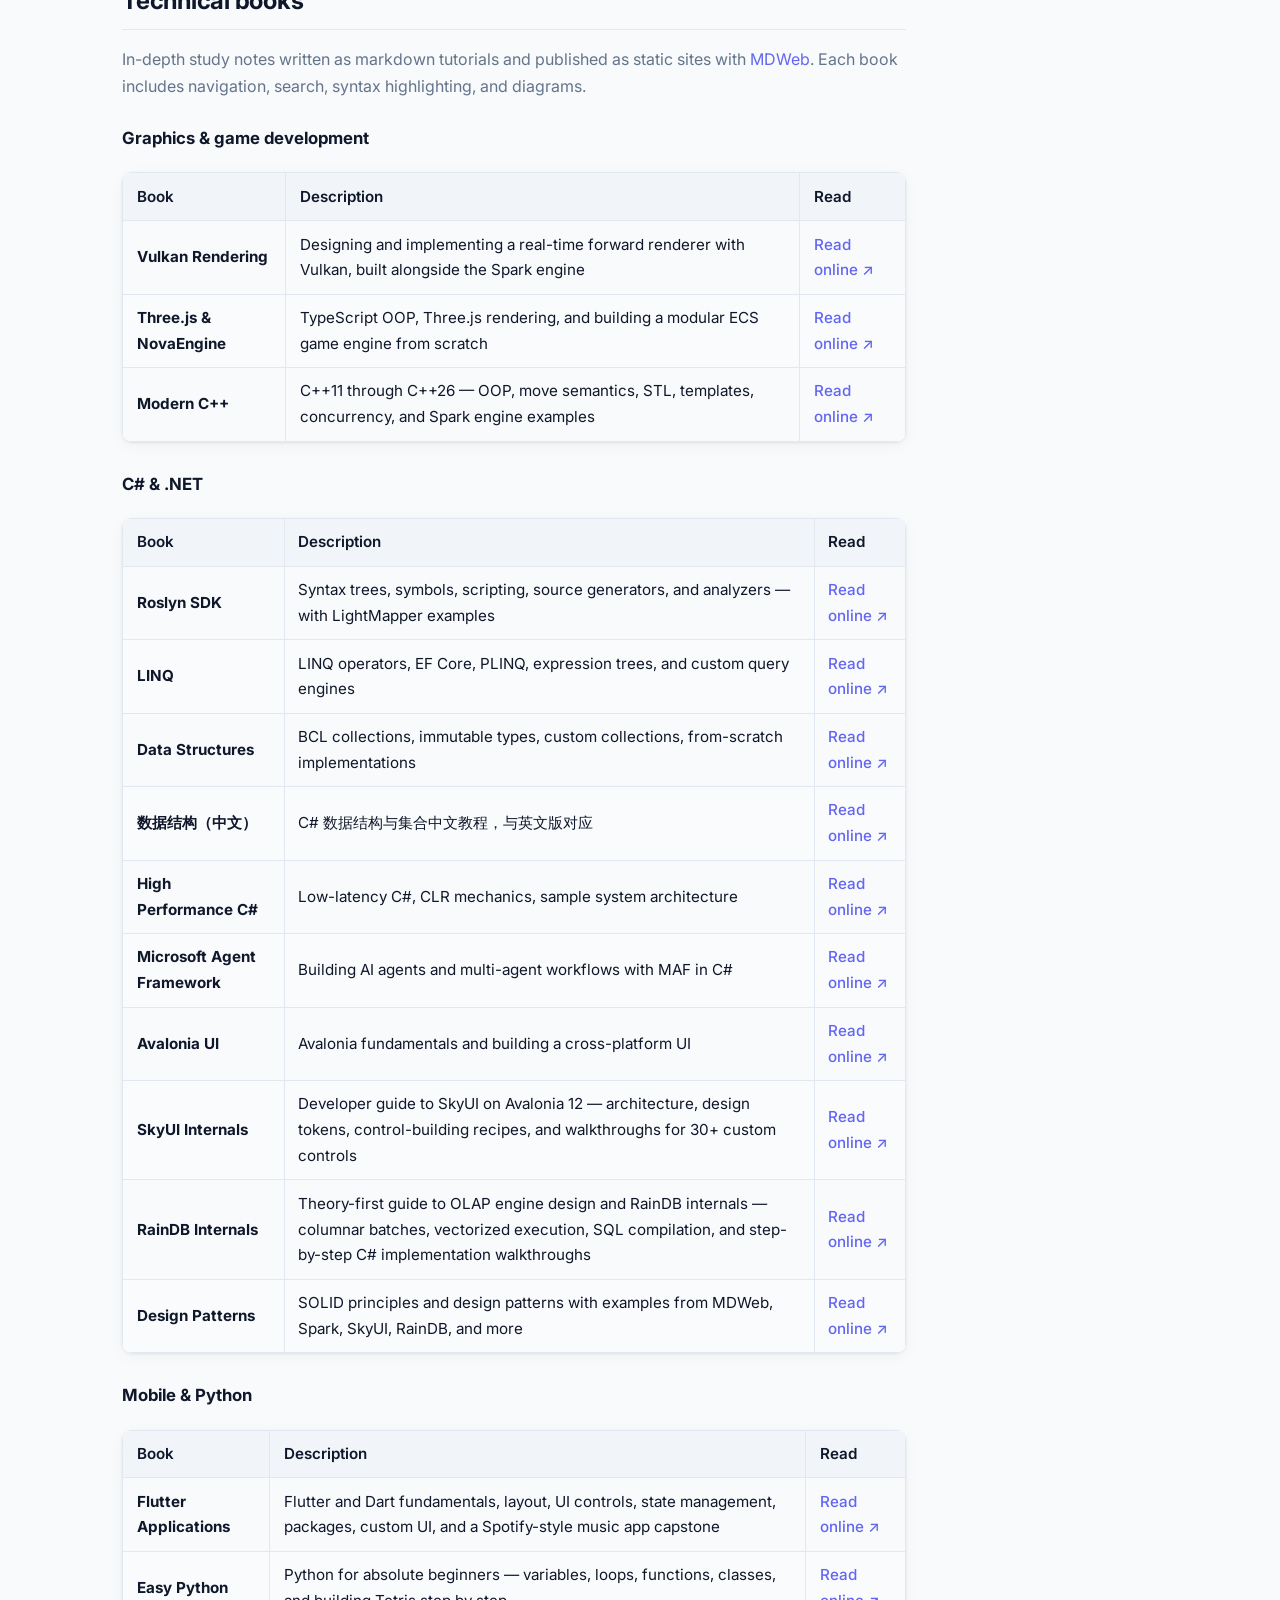
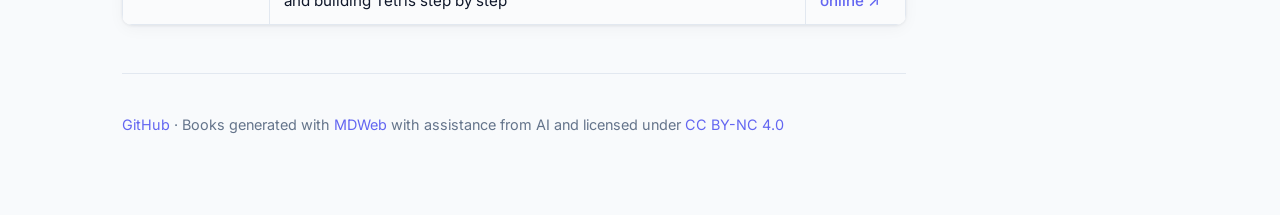
==== commit ad040350: "add links to SparkStudio, PillowNet, ImgKit introduction page" ====
--- a/index.html
+++ b/index.html
@@ -171,7 +171,10 @@
                 Cross-platform C# Avalonia game editor for 2D and 3D games, built on the Spark engine
                 with SkyUI, LightMediator, and LightMapper.
               </p>
-              <p class="card-links"><a href="https://github.com/hoihky/spark-studio" target="_blank" rel="noopener">Repository ↗</a></p>
+              <p class="card-links">
+                <a href="https://hoihky.github.io/spark-studio/" target="_blank" rel="noopener">Website ↗</a>
+                · <a href="https://github.com/hoihky/spark-studio" target="_blank" rel="noopener">Repository ↗</a>
+              </p>
             </article>
 
             <article class="project-card">
@@ -296,7 +299,10 @@
                 C# wrapper for Pillow (PIL) using CSnakes to embed Python in .NET,
                 mirroring Pillow's API with C# naming conventions.
               </p>
-              <p class="card-links"><a href="https://github.com/hoihky/pillownet" target="_blank" rel="noopener">Repository ↗</a></p>
+              <p class="card-links">
+                <a href="https://hoihky.github.io/pillownet/" target="_blank" rel="noopener">Website ↗</a>
+                · <a href="https://github.com/hoihky/pillownet" target="_blank" rel="noopener">Repository ↗</a>
+              </p>
             </article>
 
             <article class="project-card">
@@ -309,7 +315,10 @@
                 Image processing API showcase built with CQRS — demonstrating PillowNet,
                 LightMediator, and LightMapper together in a full-stack sample app.
               </p>
-              <p class="card-links"><a href="https://github.com/hoihky/imgkit" target="_blank" rel="noopener">Repository ↗</a></p>
+              <p class="card-links">
+                <a href="https://hoihky.github.io/imgkit/" target="_blank" rel="noopener">Website ↗</a>
+                · <a href="https://github.com/hoihky/imgkit" target="_blank" rel="noopener">Repository ↗</a>
+              </p>
             </article>
           </div>
         </section>
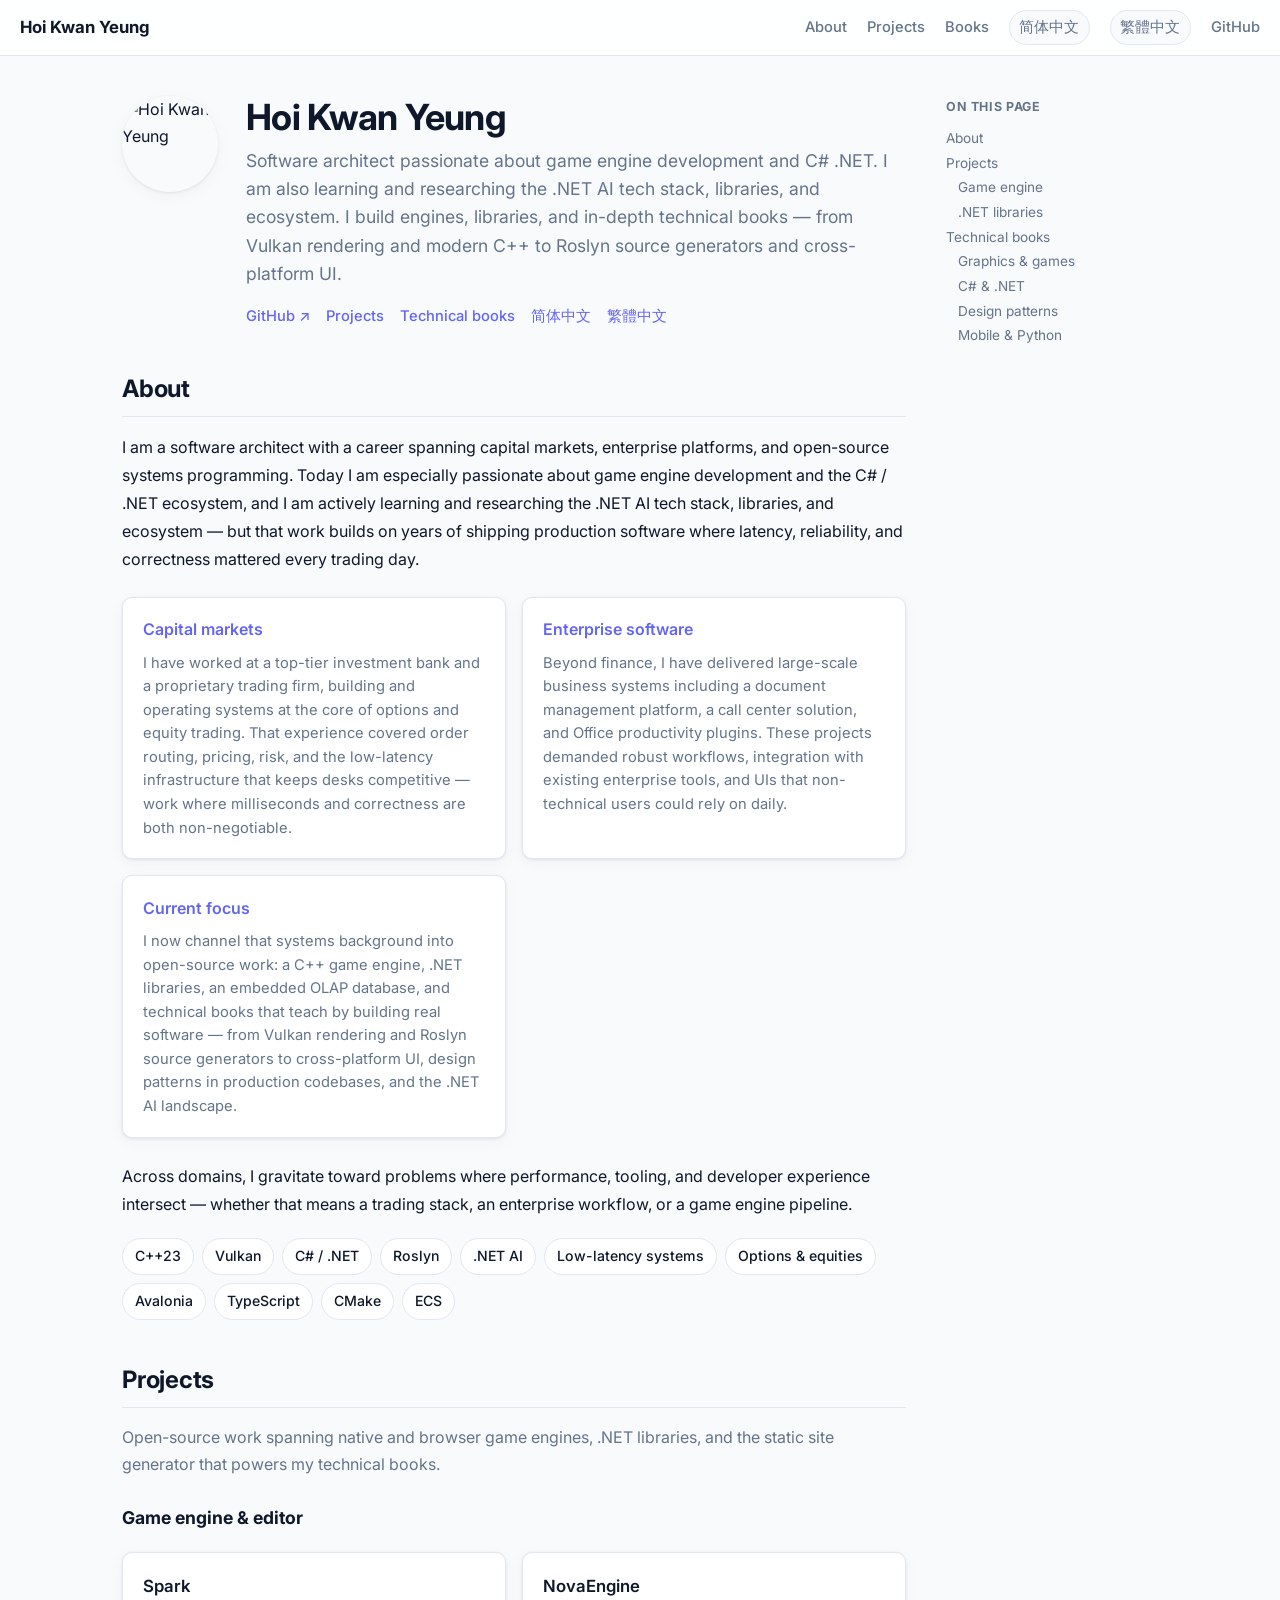
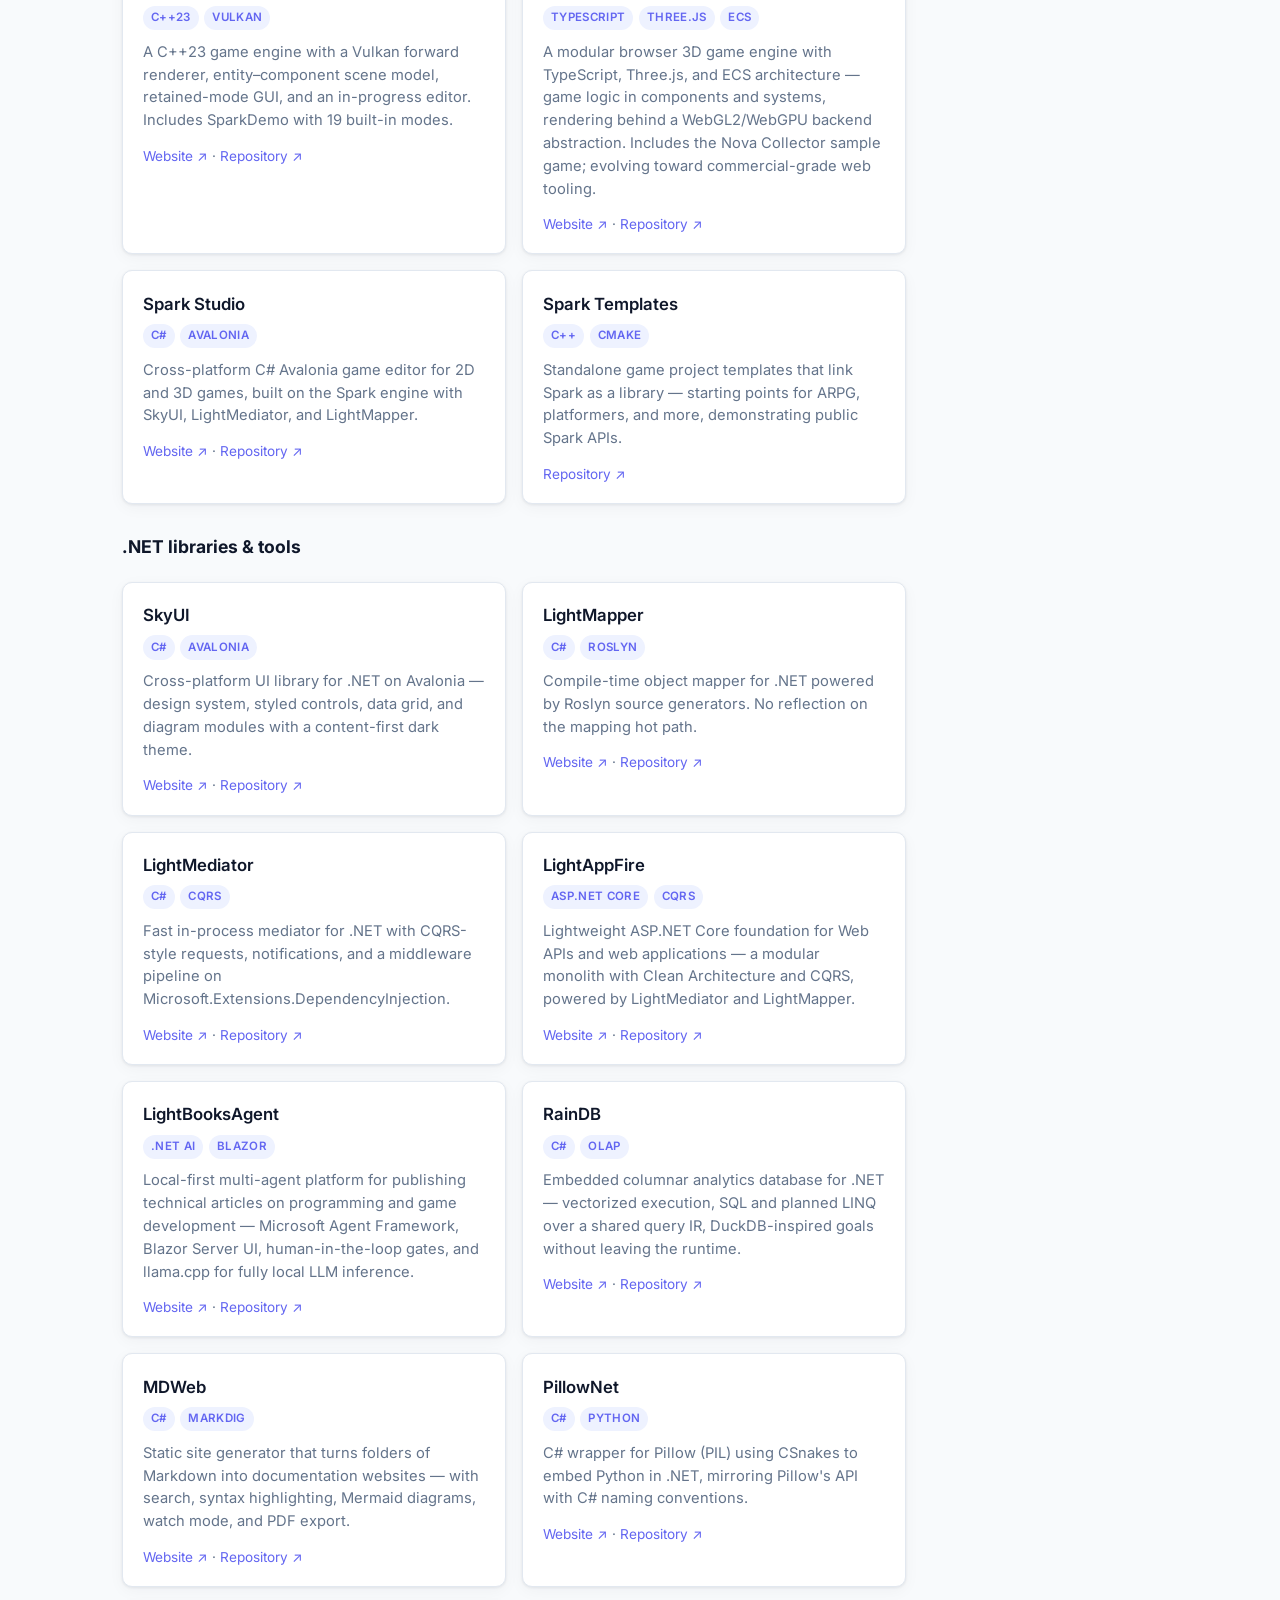
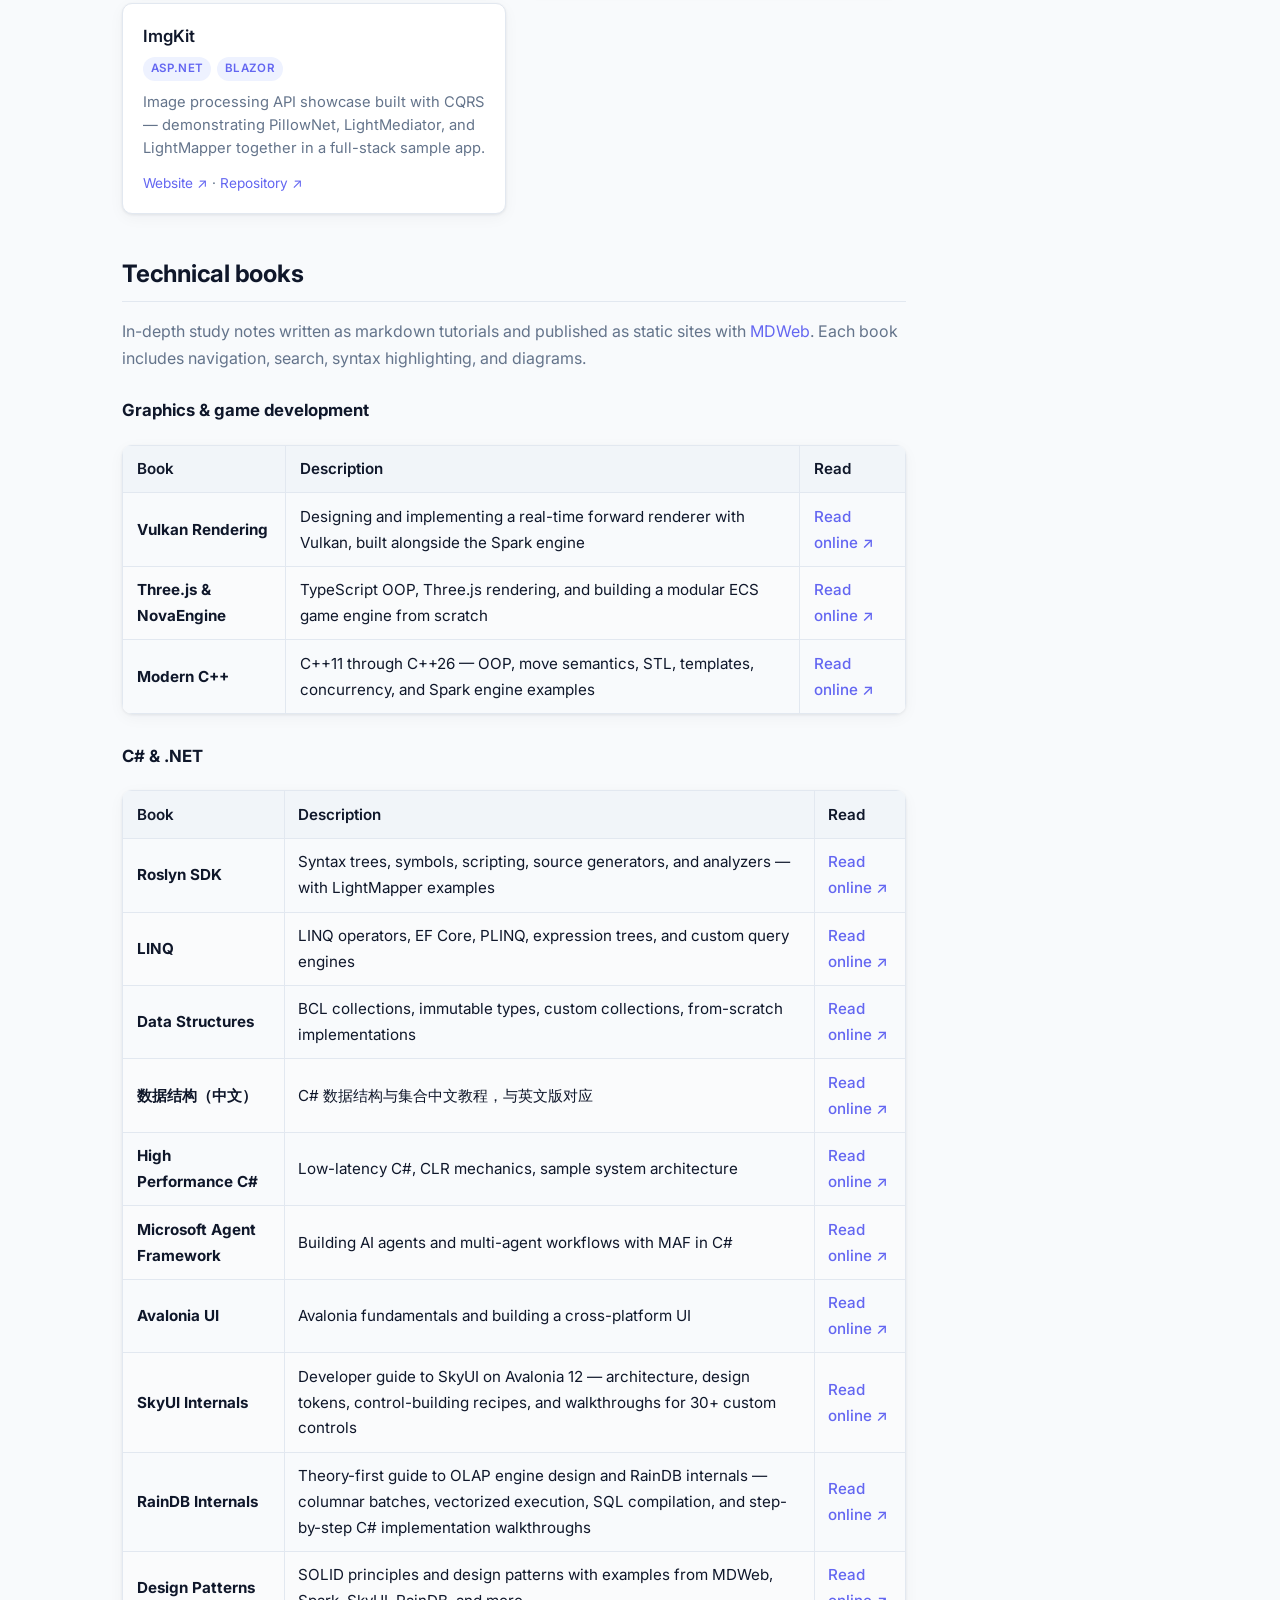
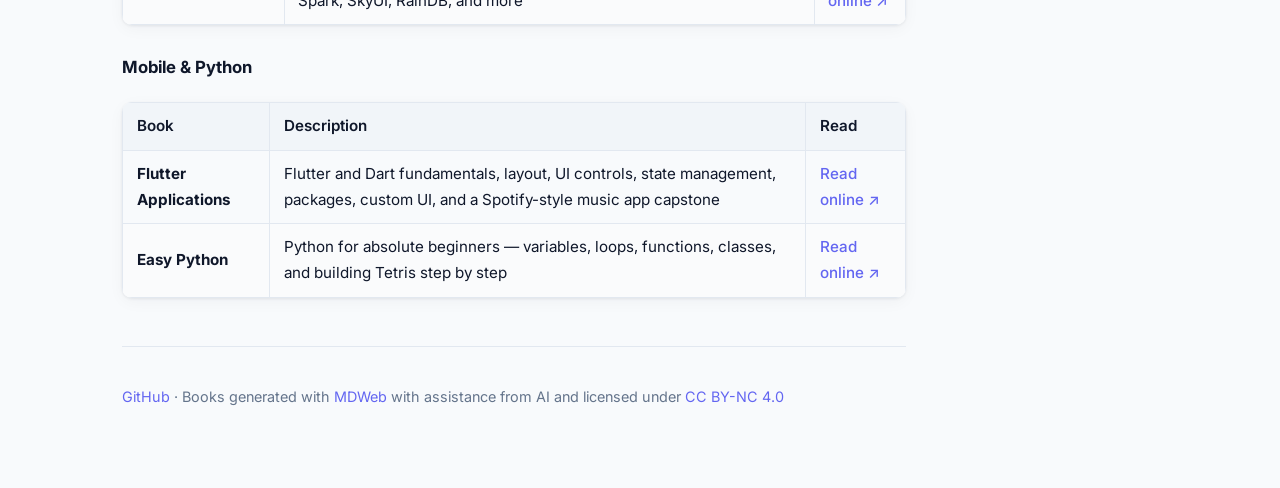
==== commit 502af6c8: "add LightBooksAgent description" ====
--- a/index.html
+++ b/index.html
@@ -258,6 +258,23 @@
             </article>
 
             <article class="project-card">
+              <h3><a href="https://hoihky.github.io/LightBooksAgent/" target="_blank" rel="noopener">LightBooksAgent</a></h3>
+              <div class="project-meta">
+                <span class="tag">.NET AI</span>
+                <span class="tag">Blazor</span>
+              </div>
+              <p>
+                Local-first multi-agent platform for publishing technical articles on programming
+                and game development — Microsoft Agent Framework, Blazor Server UI,
+                human-in-the-loop gates, and llama.cpp for fully local LLM inference.
+              </p>
+              <p class="card-links">
+                <a href="https://hoihky.github.io/LightBooksAgent/" target="_blank" rel="noopener">Website ↗</a>
+                · <a href="https://github.com/hoihky/LightBooksAgent" target="_blank" rel="noopener">Repository ↗</a>
+              </p>
+            </article>
+
+            <article class="project-card">
               <h3><a href="https://github.com/hoihky/RainDB" target="_blank" rel="noopener">RainDB</a></h3>
               <div class="project-meta">
                 <span class="tag">C#</span>
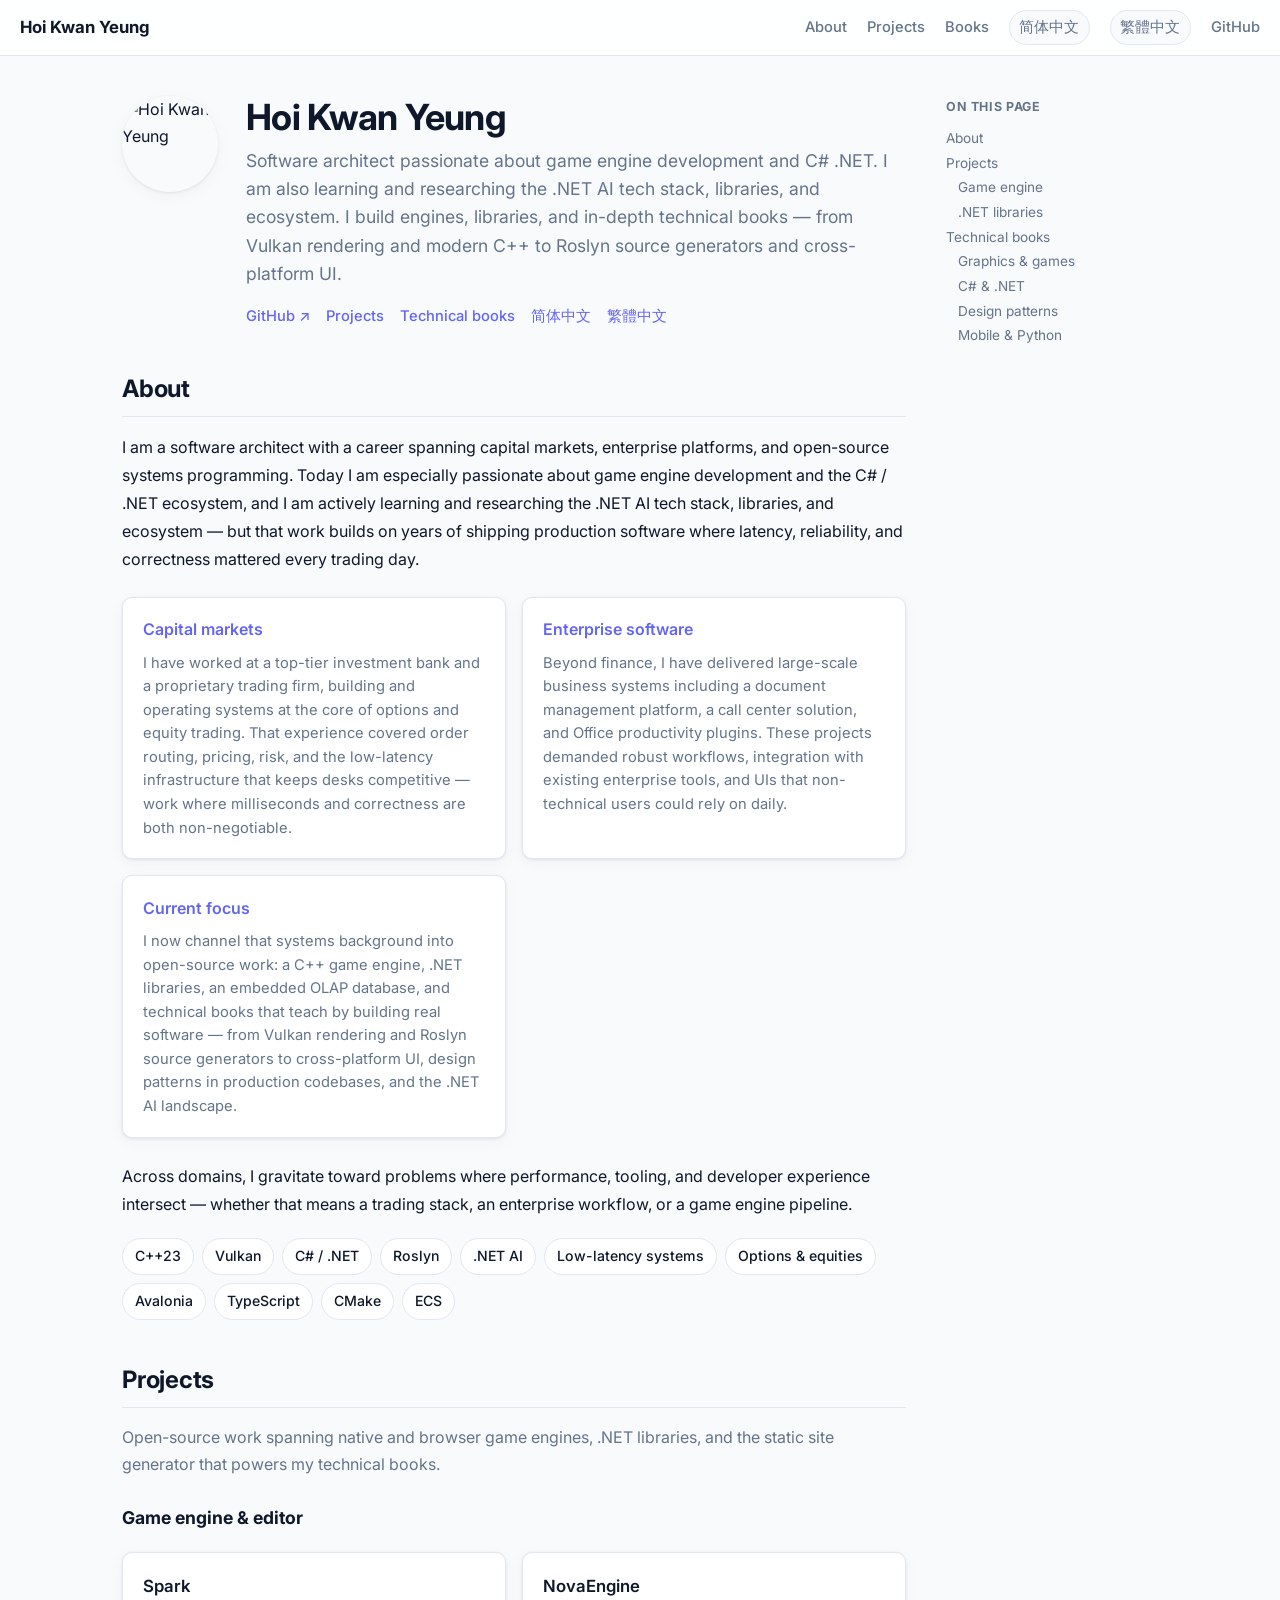
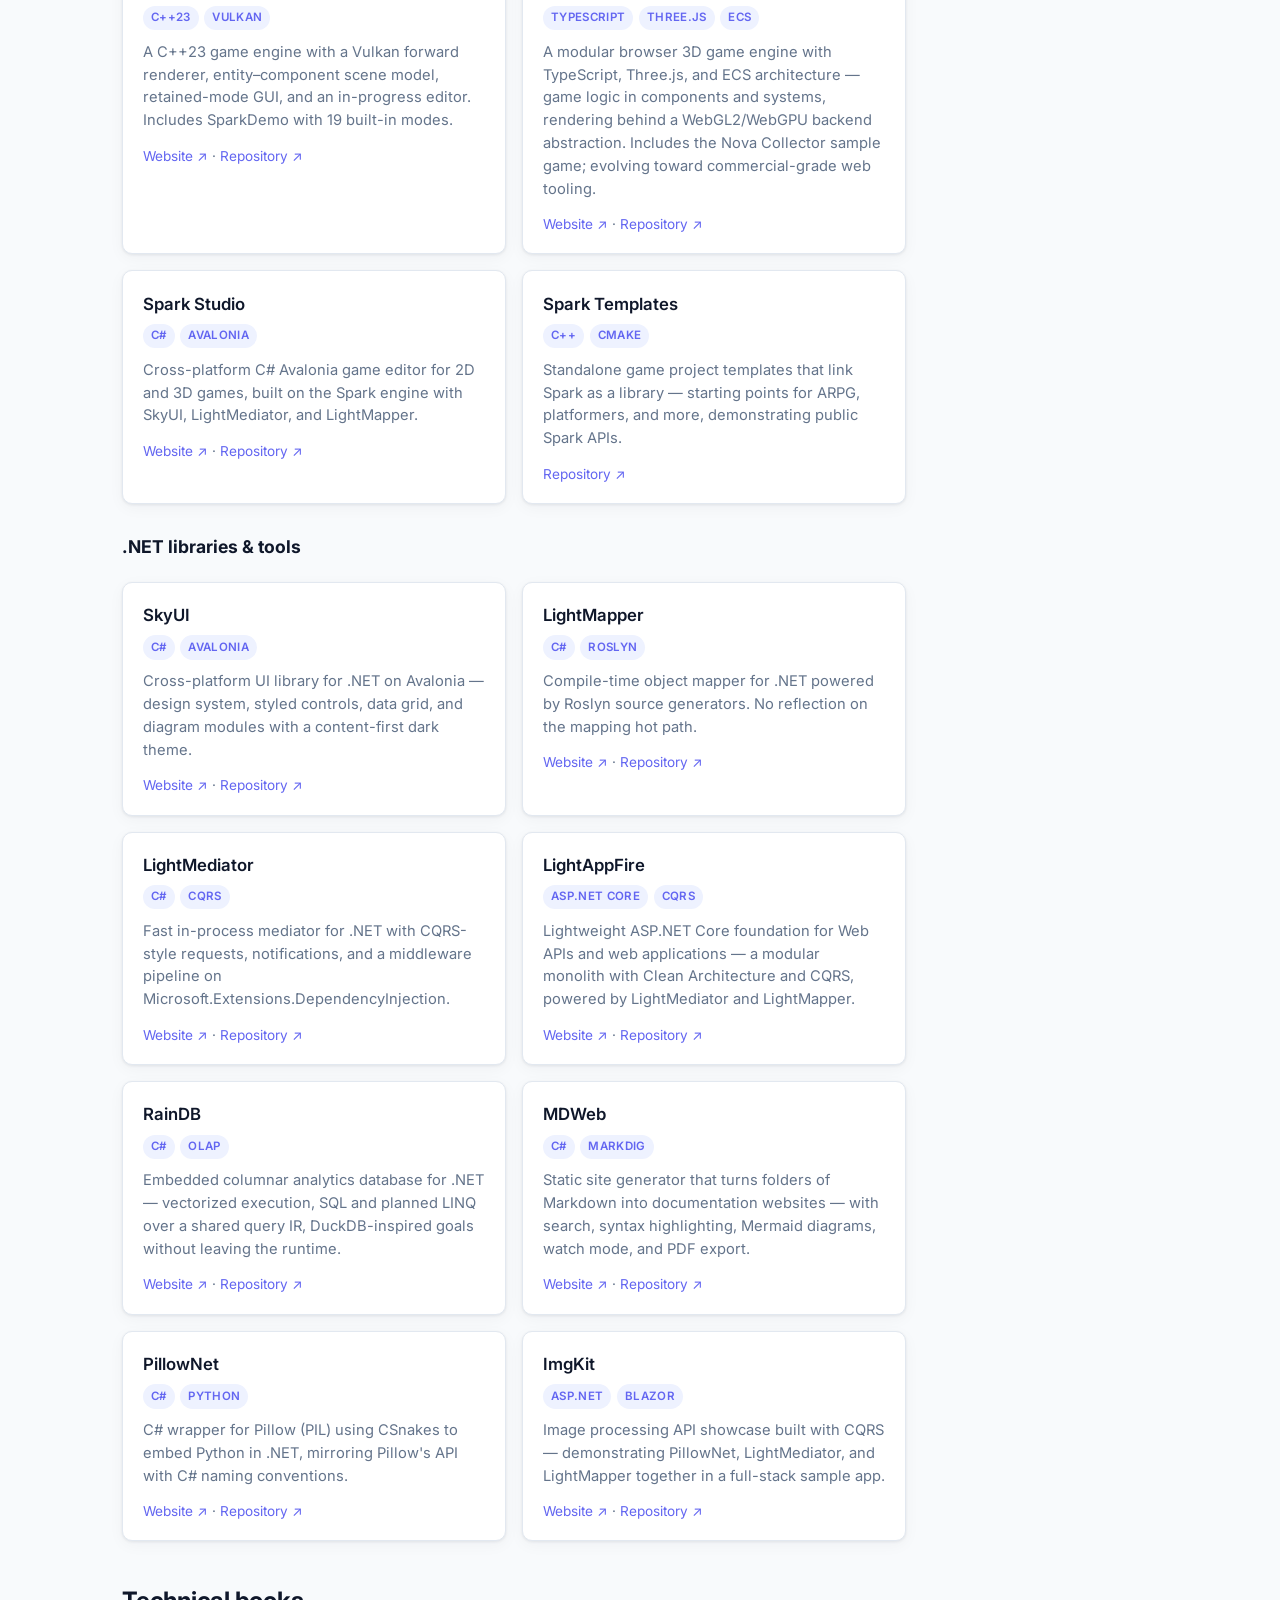
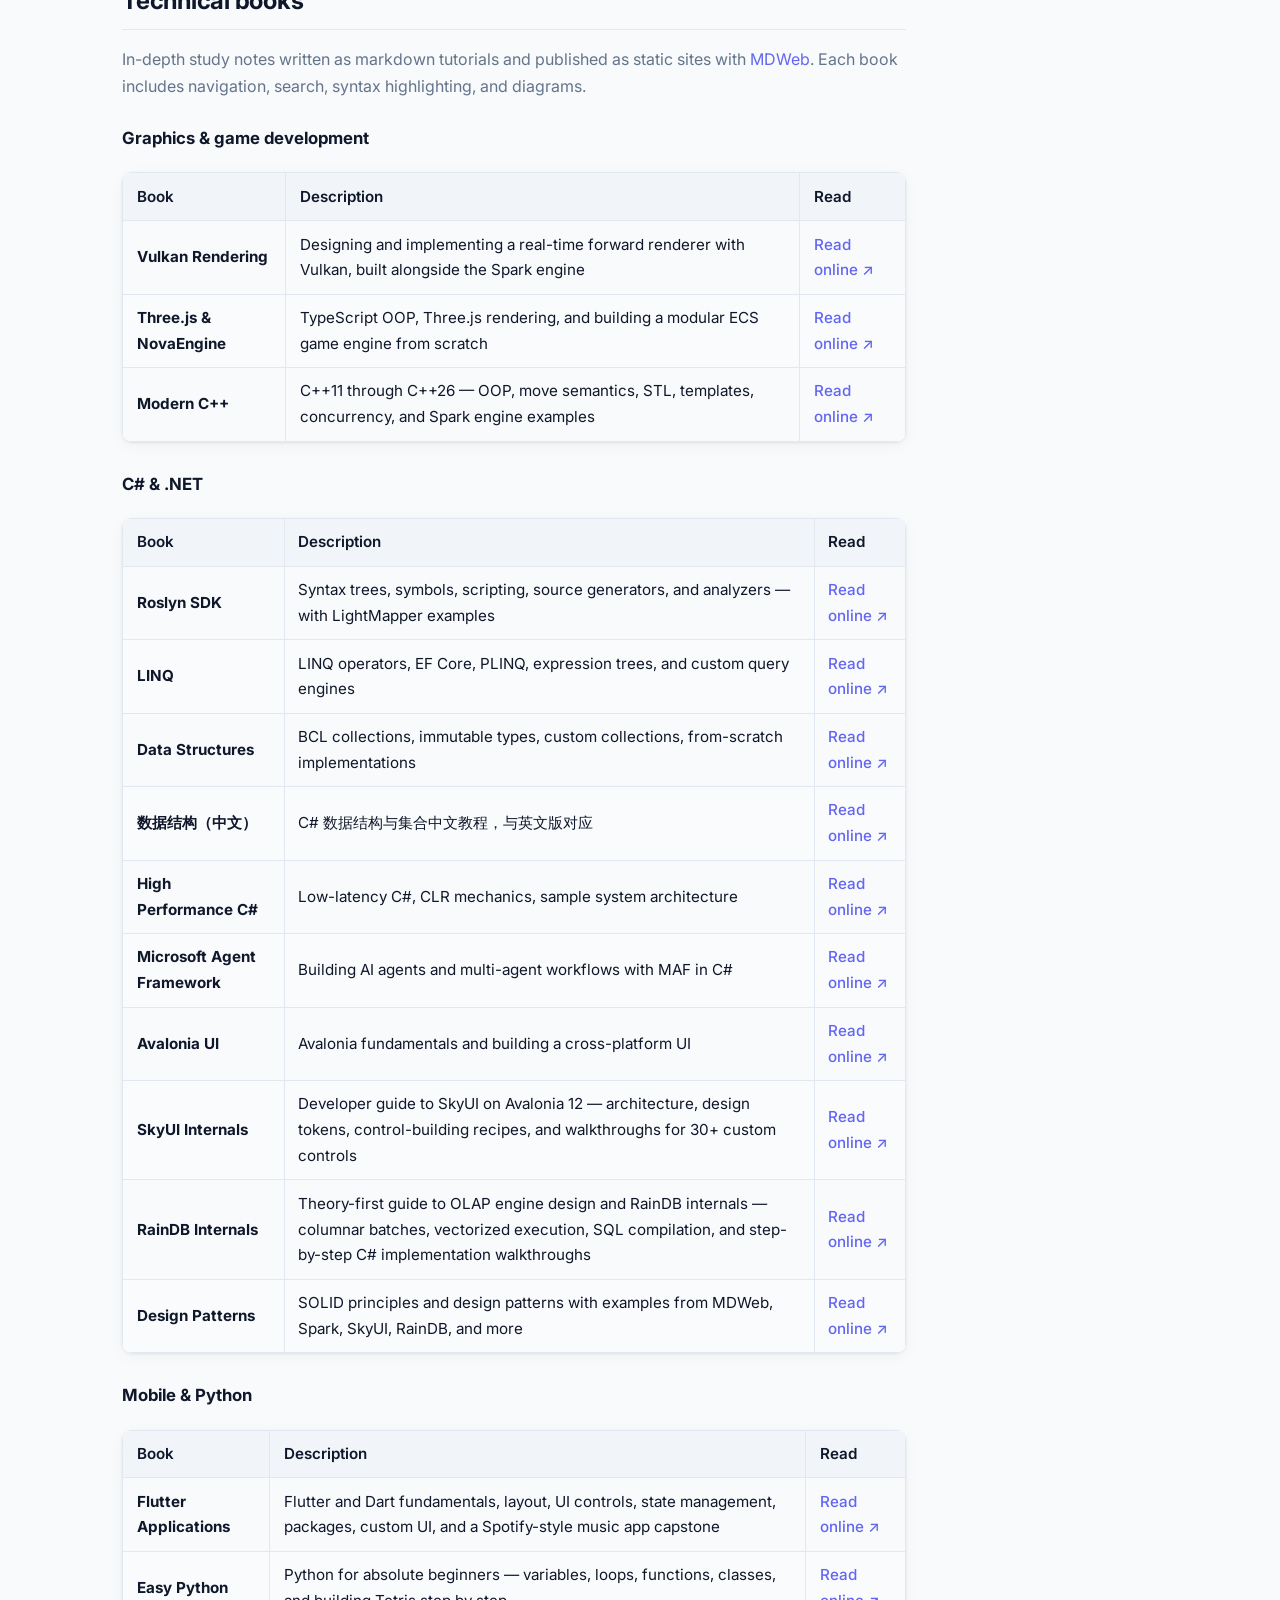
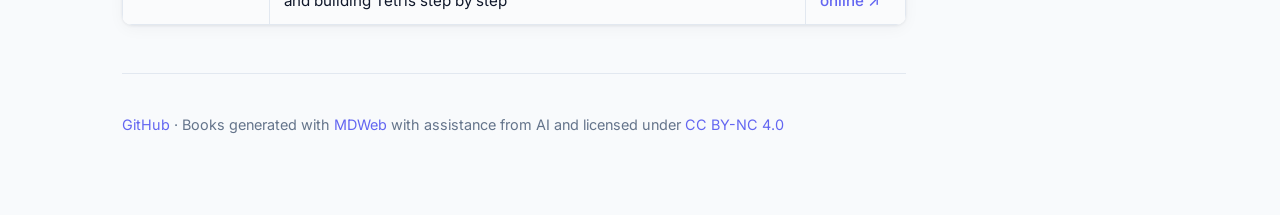
==== commit bbcbd393: "remove LightBooksAgent introduction" ====
--- a/index.html
+++ b/index.html
@@ -258,23 +258,6 @@
             </article>
 
             <article class="project-card">
-              <h3><a href="https://hoihky.github.io/LightBooksAgent/" target="_blank" rel="noopener">LightBooksAgent</a></h3>
-              <div class="project-meta">
-                <span class="tag">.NET AI</span>
-                <span class="tag">Blazor</span>
-              </div>
-              <p>
-                Local-first multi-agent platform for publishing technical articles on programming
-                and game development — Microsoft Agent Framework, Blazor Server UI,
-                human-in-the-loop gates, and llama.cpp for fully local LLM inference.
-              </p>
-              <p class="card-links">
-                <a href="https://hoihky.github.io/LightBooksAgent/" target="_blank" rel="noopener">Website ↗</a>
-                · <a href="https://github.com/hoihky/LightBooksAgent" target="_blank" rel="noopener">Repository ↗</a>
-              </p>
-            </article>
-
-            <article class="project-card">
               <h3><a href="https://github.com/hoihky/RainDB" target="_blank" rel="noopener">RainDB</a></h3>
               <div class="project-meta">
                 <span class="tag">C#</span>
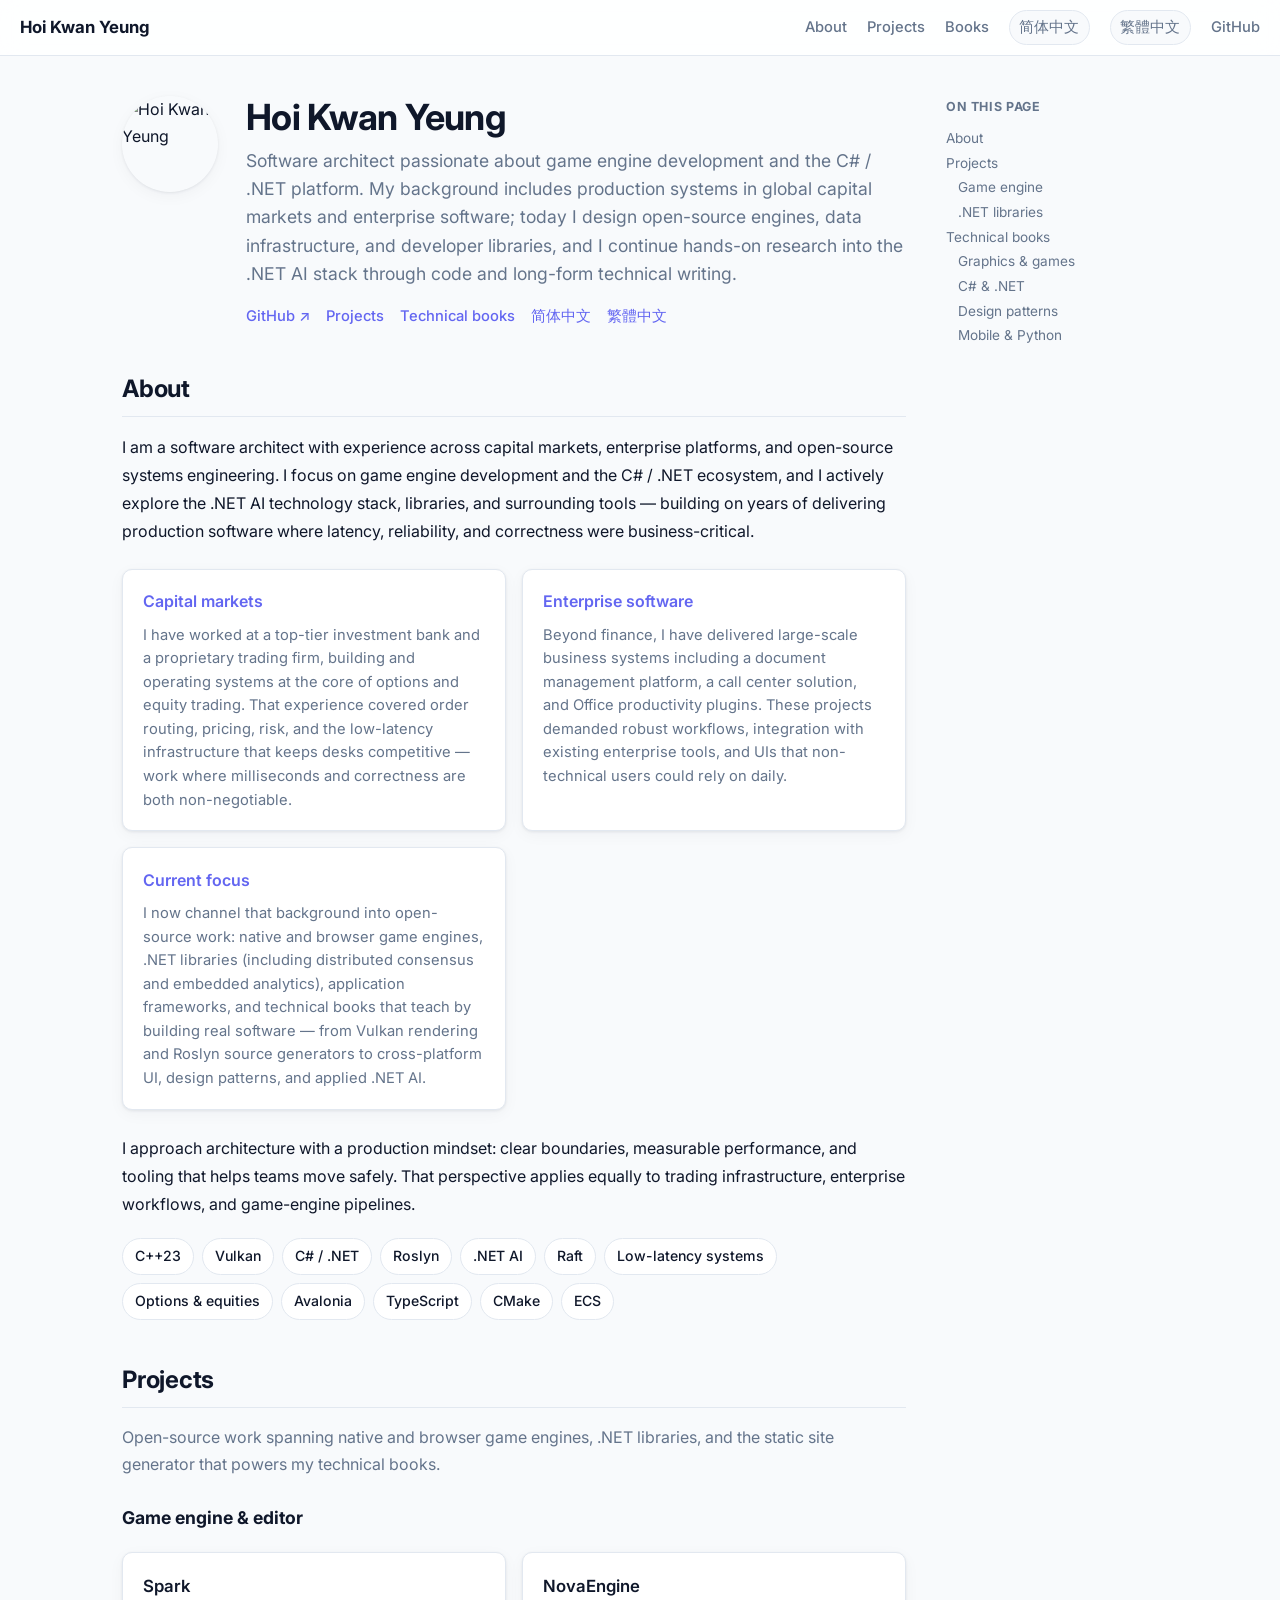
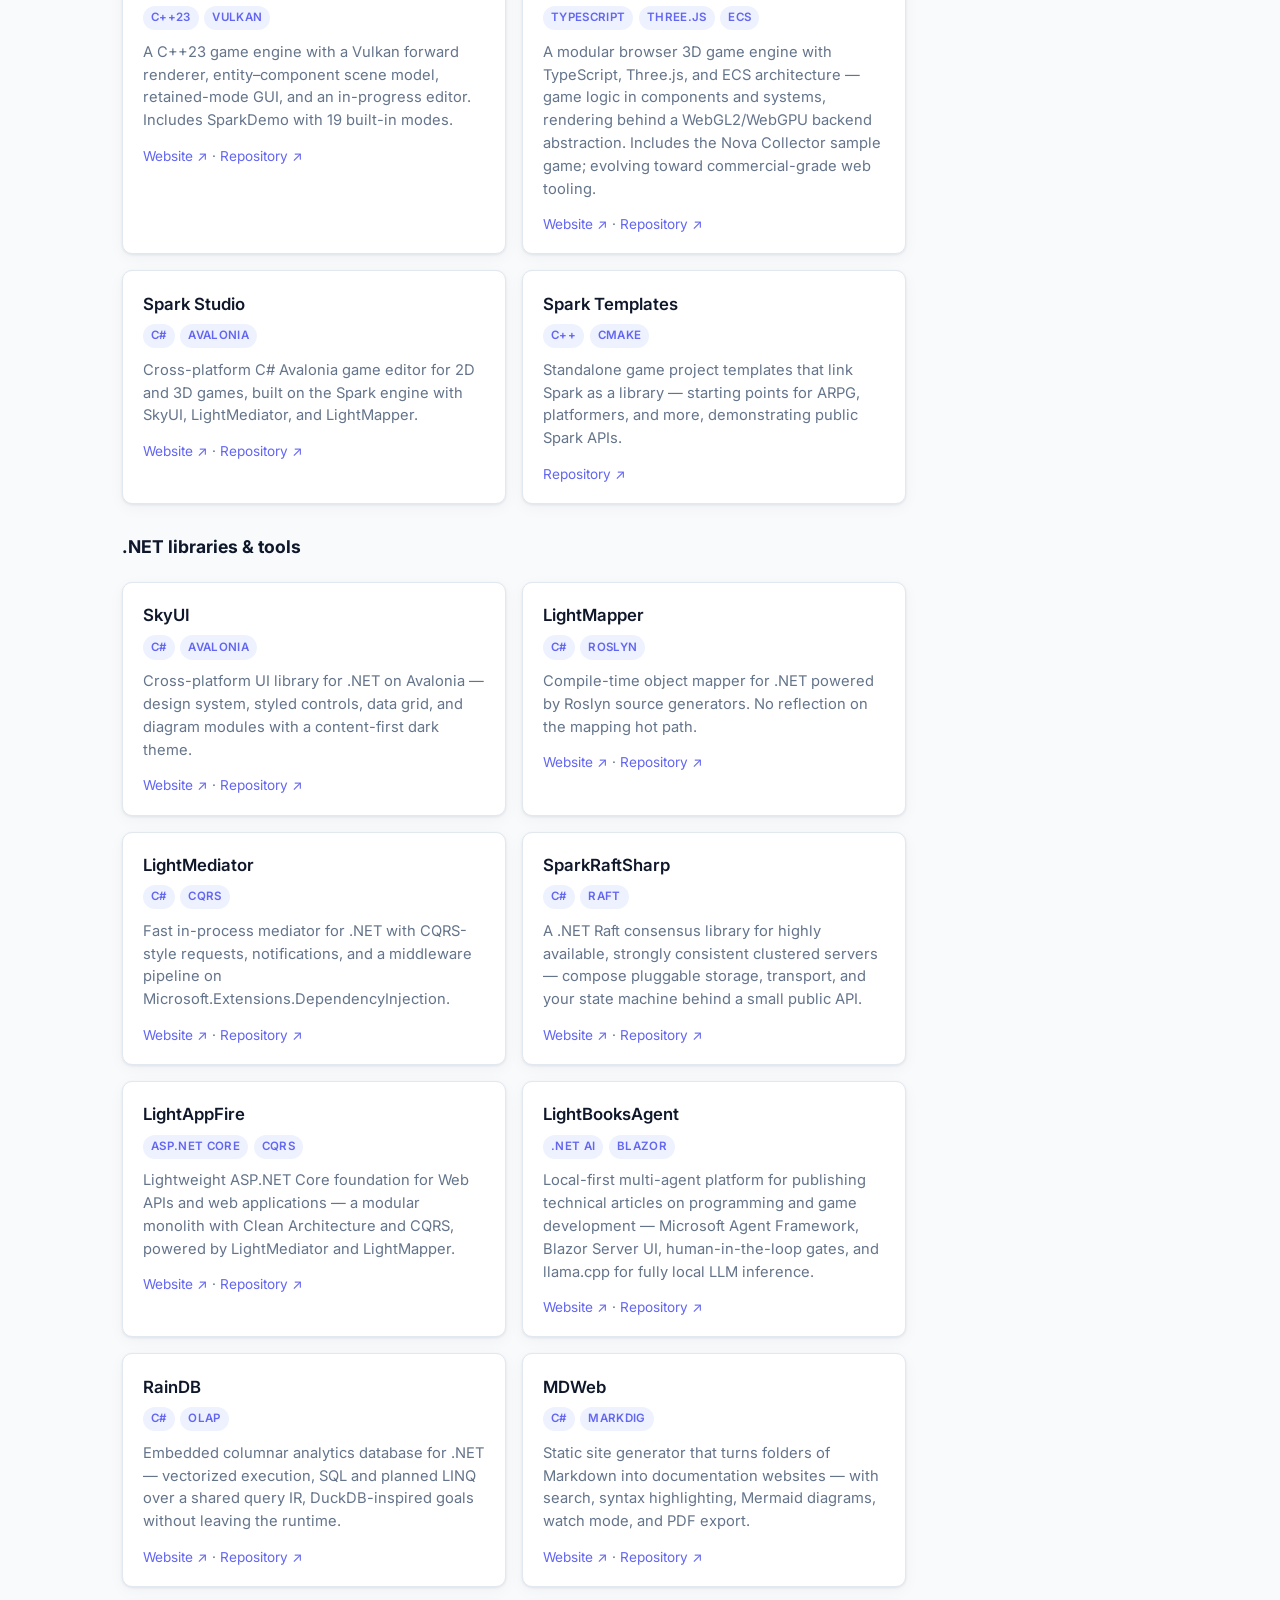
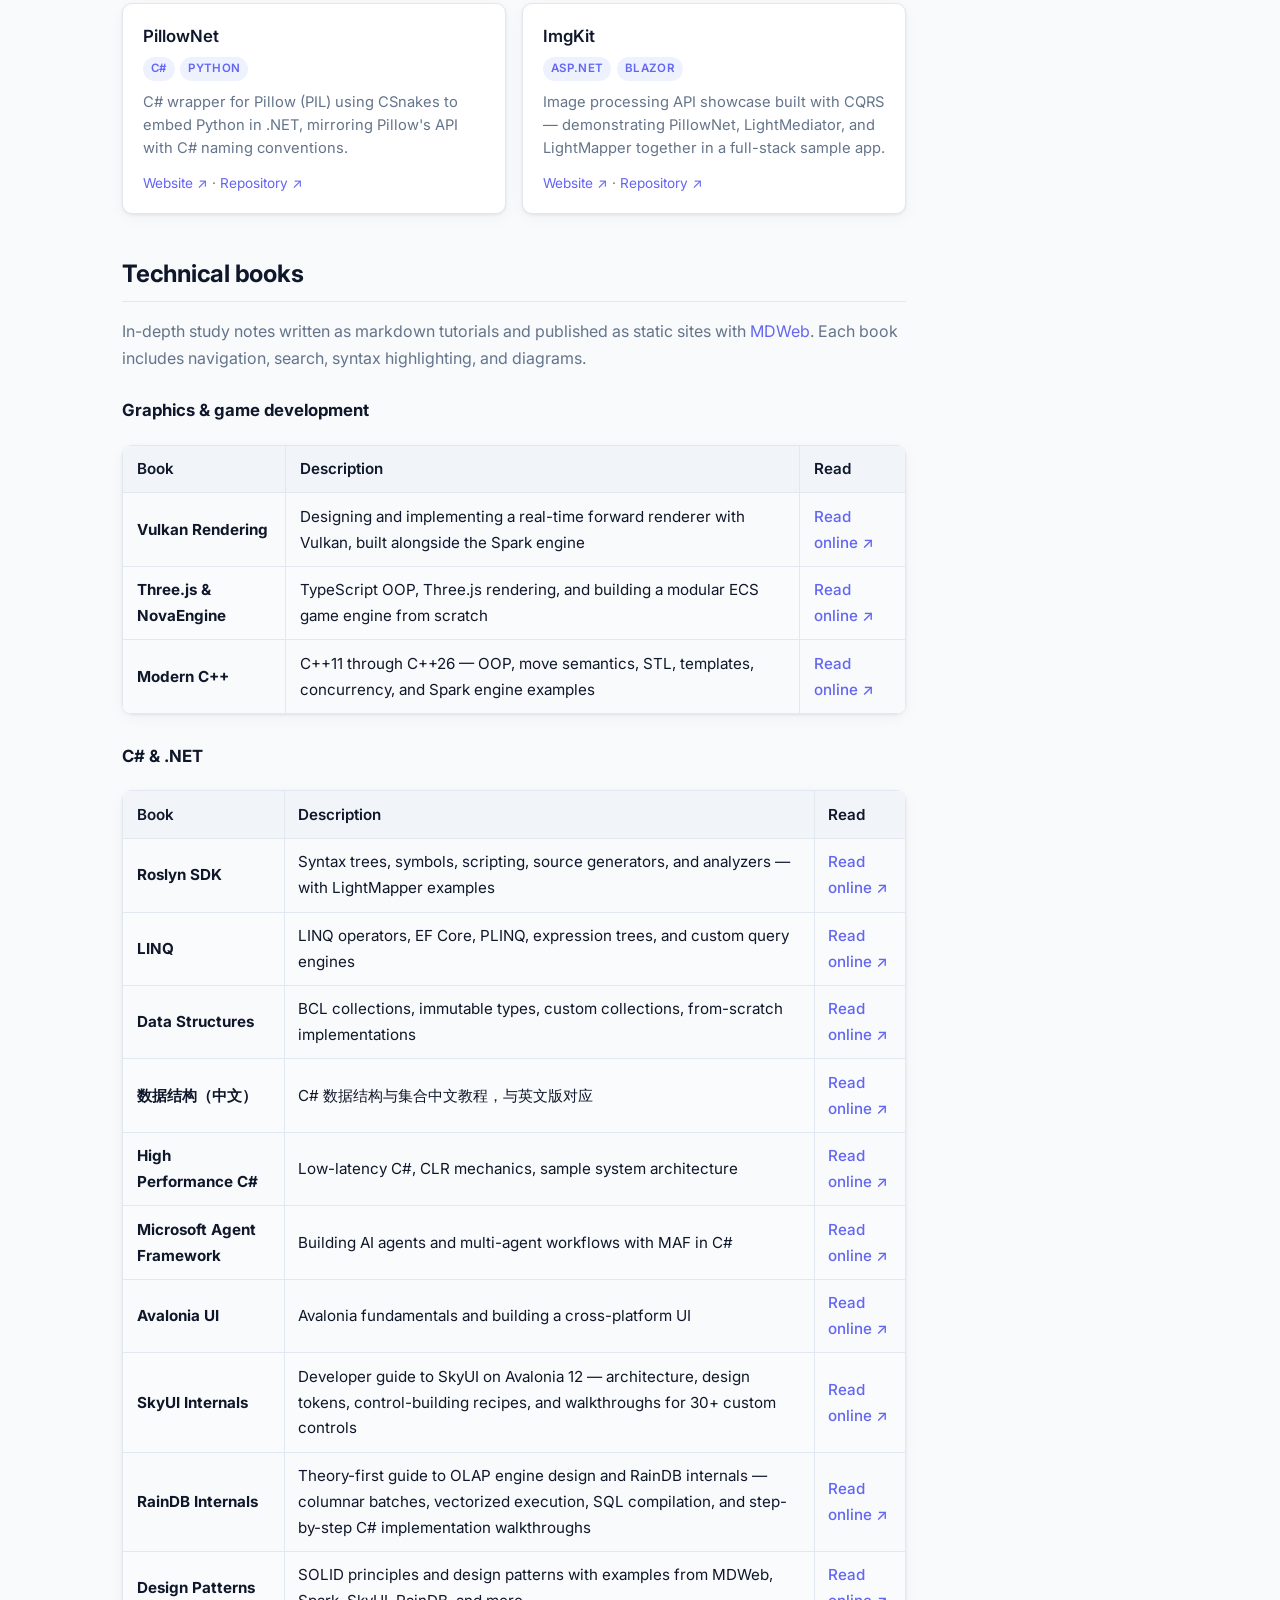
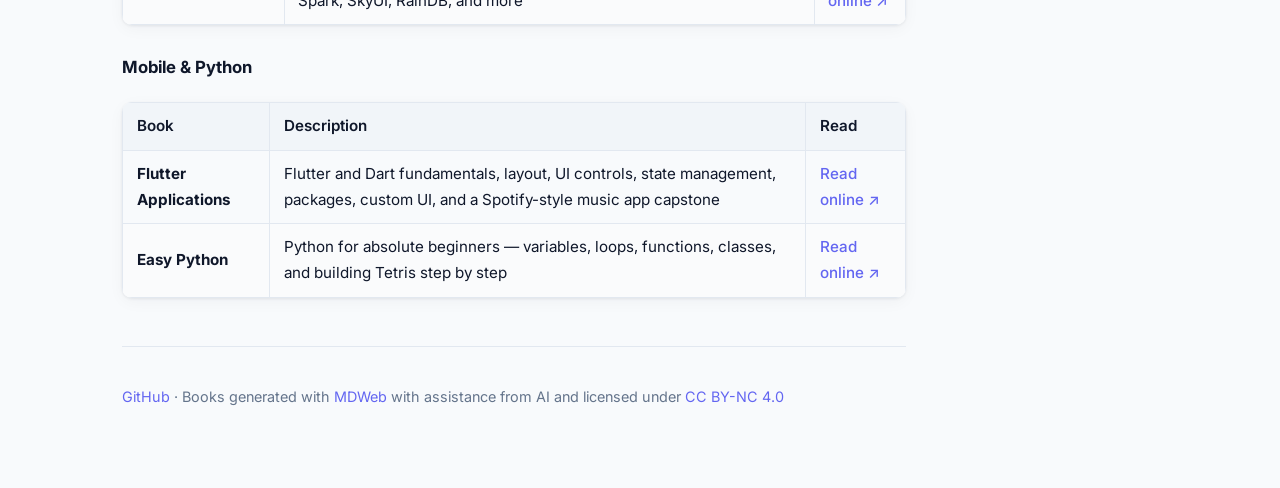
==== commit 23431104: "update descriptions" ====
--- a/index.html
+++ b/index.html
@@ -4,7 +4,7 @@
   <meta charset="utf-8">
   <meta name="viewport" content="width=device-width, initial-scale=1">
   <title>Hoi Kwan Yeung — Software Architect</title>
-  <meta name="description" content="Software architect with experience in capital markets, enterprise systems, and game engine development. Learning and researching the .NET AI tech stack. Projects include Spark, RainDB, SkyUI, MDWeb, and technical ebooks.">
+  <meta name="description" content="Hoi Kwan Yeung — software architect focused on game engines and C# / .NET. Background in capital markets and enterprise systems; open-source work includes Spark, RainDB, SkyUI, MDWeb, and technical books.">
   <link rel="preconnect" href="https://fonts.googleapis.com">
   <link rel="preconnect" href="https://fonts.gstatic.com" crossorigin>
   <link href="https://fonts.googleapis.com/css2?family=Inter:wght@400;500;600;700&family=JetBrains+Mono:wght@400;500&display=swap" rel="stylesheet">
@@ -40,10 +40,10 @@
           <div class="hero-text">
             <h1>Hoi Kwan Yeung</h1>
             <p class="hero-tagline">
-              Software architect passionate about game engine development and C# .NET.
-              I am also learning and researching the .NET AI tech stack, libraries, and ecosystem.
-              I build engines, libraries, and in-depth technical books — from Vulkan rendering
-              and modern C++ to Roslyn source generators and cross-platform UI.
+              Software architect passionate about game engine development and the C# / .NET platform.
+              My background includes production systems in global capital markets and enterprise software;
+              today I design open-source engines, data infrastructure, and developer libraries, and I
+              continue hands-on research into the .NET AI stack through code and long-form technical writing.
             </p>
             <div class="hero-links">
               <a href="https://github.com/hoihky" target="_blank" rel="noopener">GitHub ↗</a>
@@ -58,11 +58,11 @@
         <section id="about">
           <h2 class="section-title">About</h2>
           <p class="about-body">
-            I am a software architect with a career spanning capital markets, enterprise platforms,
-            and open-source systems programming. Today I am especially passionate about game engine
-            development and the C# / .NET ecosystem, and I am actively learning and researching
-            the .NET AI tech stack, libraries, and ecosystem — but that work builds on years of shipping
-            production software where latency, reliability, and correctness mattered every trading day.
+            I am a software architect with experience across capital markets, enterprise platforms,
+            and open-source systems engineering. I focus on game engine development and the C# / .NET
+            ecosystem, and I actively explore the .NET AI technology stack, libraries, and surrounding
+            tools — building on years of delivering production software where latency, reliability,
+            and correctness were business-critical.
           </p>
 
           <div class="career-grid">
@@ -89,18 +89,19 @@
             <article class="career-card">
               <h3>Current focus</h3>
               <p>
-                I now channel that systems background into open-source work: a C++ game engine,
-                .NET libraries, an embedded OLAP database, and technical books that teach by
-                building real software — from Vulkan rendering and Roslyn source generators to
-                cross-platform UI, design patterns in production codebases, and the .NET AI landscape.
+                I now channel that background into open-source work: native and browser game engines,
+                .NET libraries (including distributed consensus and embedded analytics), application
+                frameworks, and technical books that teach by building real software — from Vulkan
+                rendering and Roslyn source generators to cross-platform UI, design patterns, and
+                applied .NET AI.
               </p>
             </article>
           </div>
 
           <p class="about-body">
-            Across domains, I gravitate toward problems where performance, tooling, and developer
-            experience intersect — whether that means a trading stack, an enterprise workflow, or
-            a game engine pipeline.
+            I approach architecture with a production mindset: clear boundaries, measurable performance,
+            and tooling that helps teams move safely. That perspective applies equally to trading
+            infrastructure, enterprise workflows, and game-engine pipelines.
           </p>
 
           <ul class="skill-list" aria-label="Technologies">
@@ -109,6 +110,7 @@
             <li>C# / .NET</li>
             <li>Roslyn</li>
             <li>.NET AI</li>
+            <li>Raft</li>
             <li>Low-latency systems</li>
             <li>Options &amp; equities</li>
             <li>Avalonia</li>
@@ -242,6 +244,22 @@
             </article>
 
             <article class="project-card">
+              <h3><a href="https://hoihky.github.io/SparkRaftSharp/" target="_blank" rel="noopener">SparkRaftSharp</a></h3>
+              <div class="project-meta">
+                <span class="tag">C#</span>
+                <span class="tag">Raft</span>
+              </div>
+              <p>
+                A .NET Raft consensus library for highly available, strongly consistent clustered servers —
+                compose pluggable storage, transport, and your state machine behind a small public API.
+              </p>
+              <p class="card-links">
+                <a href="https://hoihky.github.io/SparkRaftSharp/" target="_blank" rel="noopener">Website ↗</a>
+                · <a href="https://github.com/hoihky/SparkRaftSharp" target="_blank" rel="noopener">Repository ↗</a>
+              </p>
+            </article>
+
+            <article class="project-card">
               <h3><a href="https://hoihky.github.io/LightAppFire/" target="_blank" rel="noopener">LightAppFire</a></h3>
               <div class="project-meta">
                 <span class="tag">ASP.NET Core</span>
@@ -254,6 +272,23 @@
               <p class="card-links">
                 <a href="https://hoihky.github.io/LightAppFire/" target="_blank" rel="noopener">Website ↗</a>
                 · <a href="https://github.com/hoihky/LightAppFire" target="_blank" rel="noopener">Repository ↗</a>
+              </p>
+            </article>
+
+            <article class="project-card">
+              <h3><a href="https://hoihky.github.io/LightBooksAgent/" target="_blank" rel="noopener">LightBooksAgent</a></h3>
+              <div class="project-meta">
+                <span class="tag">.NET AI</span>
+                <span class="tag">Blazor</span>
+              </div>
+              <p>
+                Local-first multi-agent platform for publishing technical articles on programming
+                and game development — Microsoft Agent Framework, Blazor Server UI,
+                human-in-the-loop gates, and llama.cpp for fully local LLM inference.
+              </p>
+              <p class="card-links">
+                <a href="https://hoihky.github.io/LightBooksAgent/" target="_blank" rel="noopener">Website ↗</a>
+                · <a href="https://github.com/hoihky/LightBooksAgent" target="_blank" rel="noopener">Repository ↗</a>
               </p>
             </article>
 
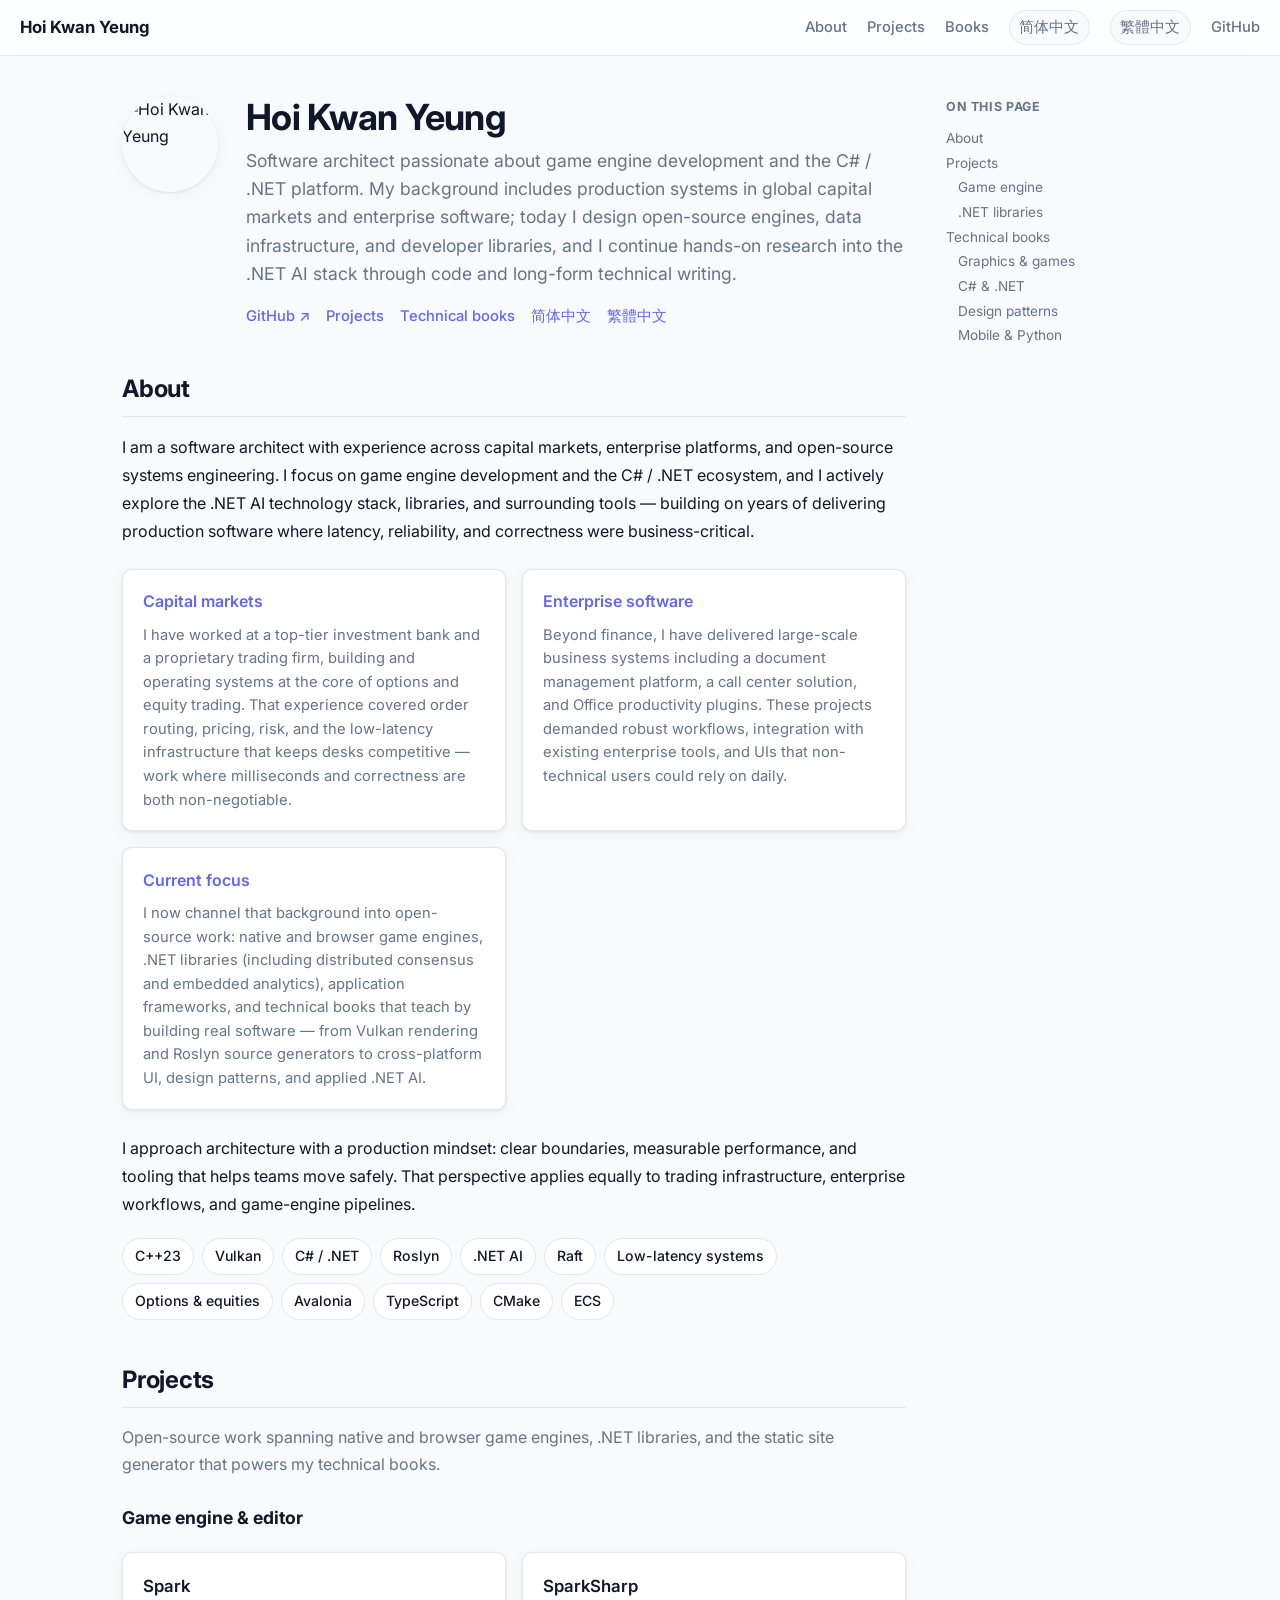
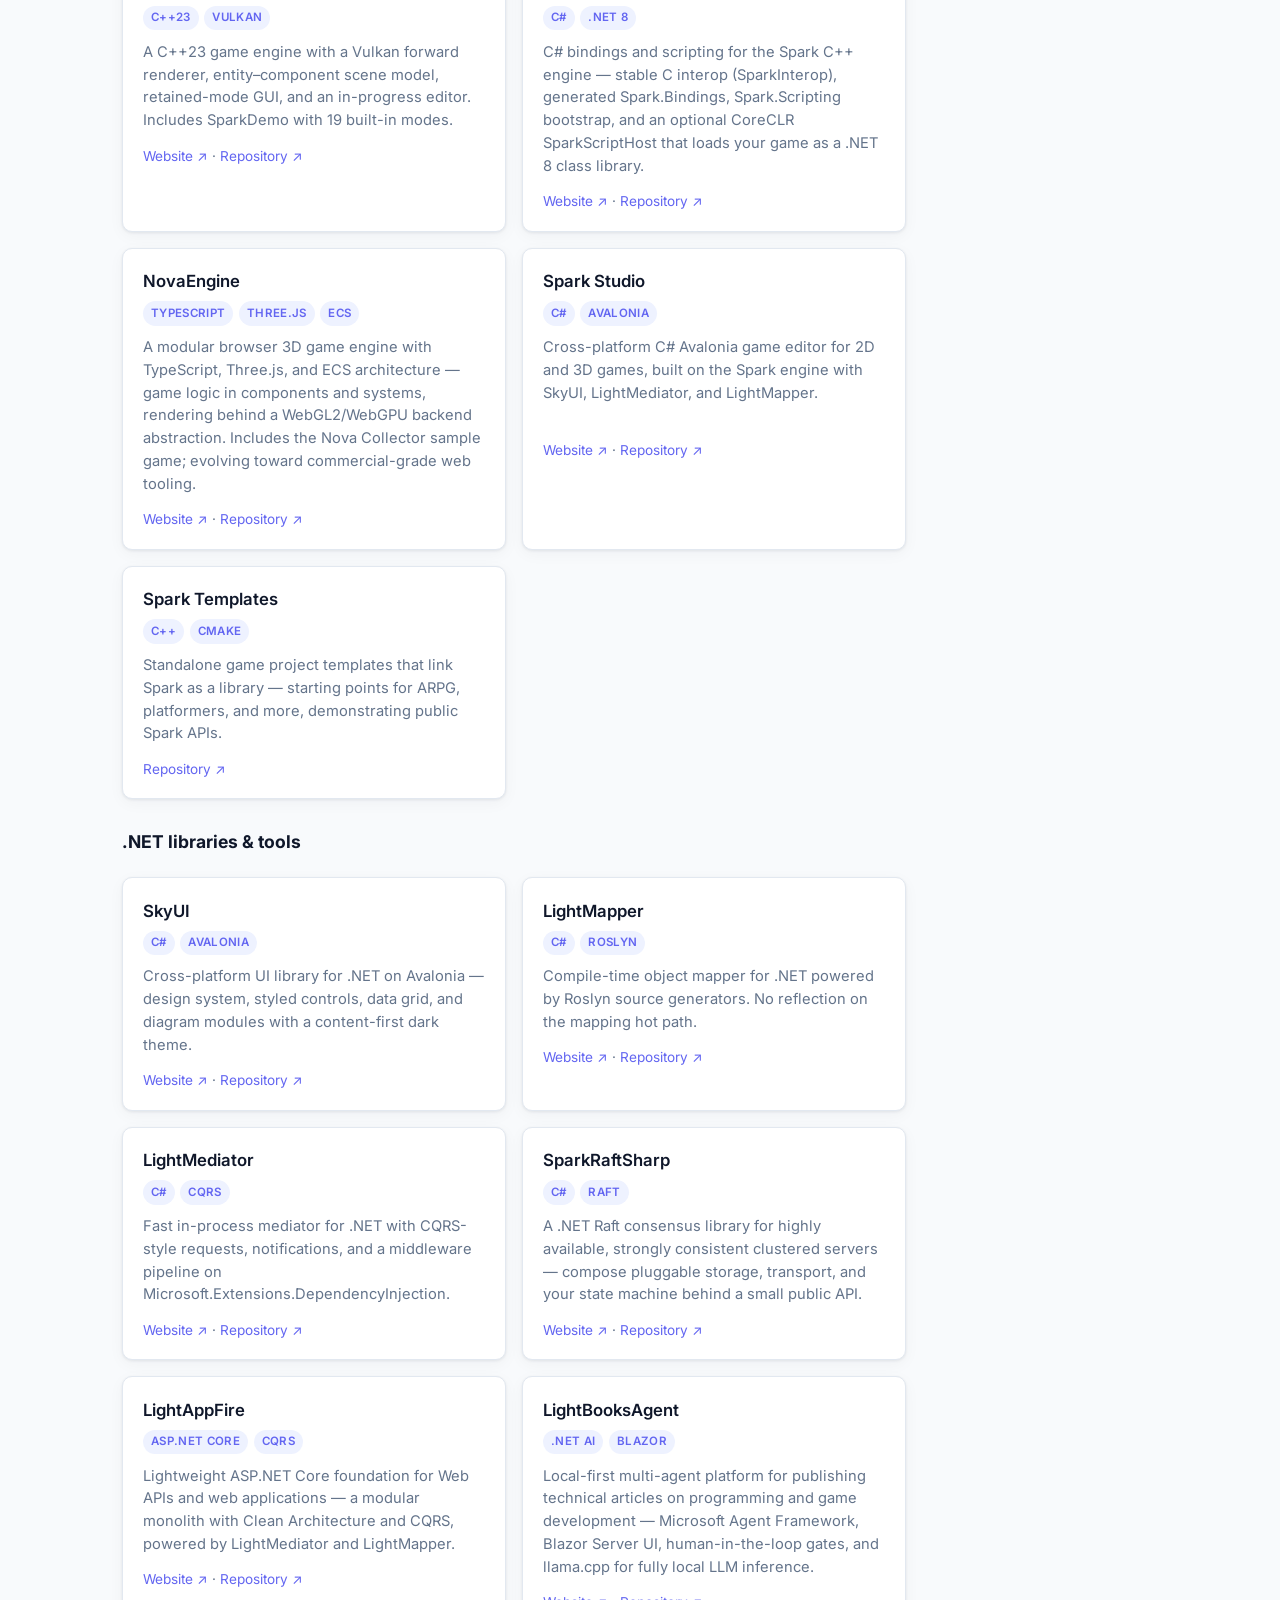
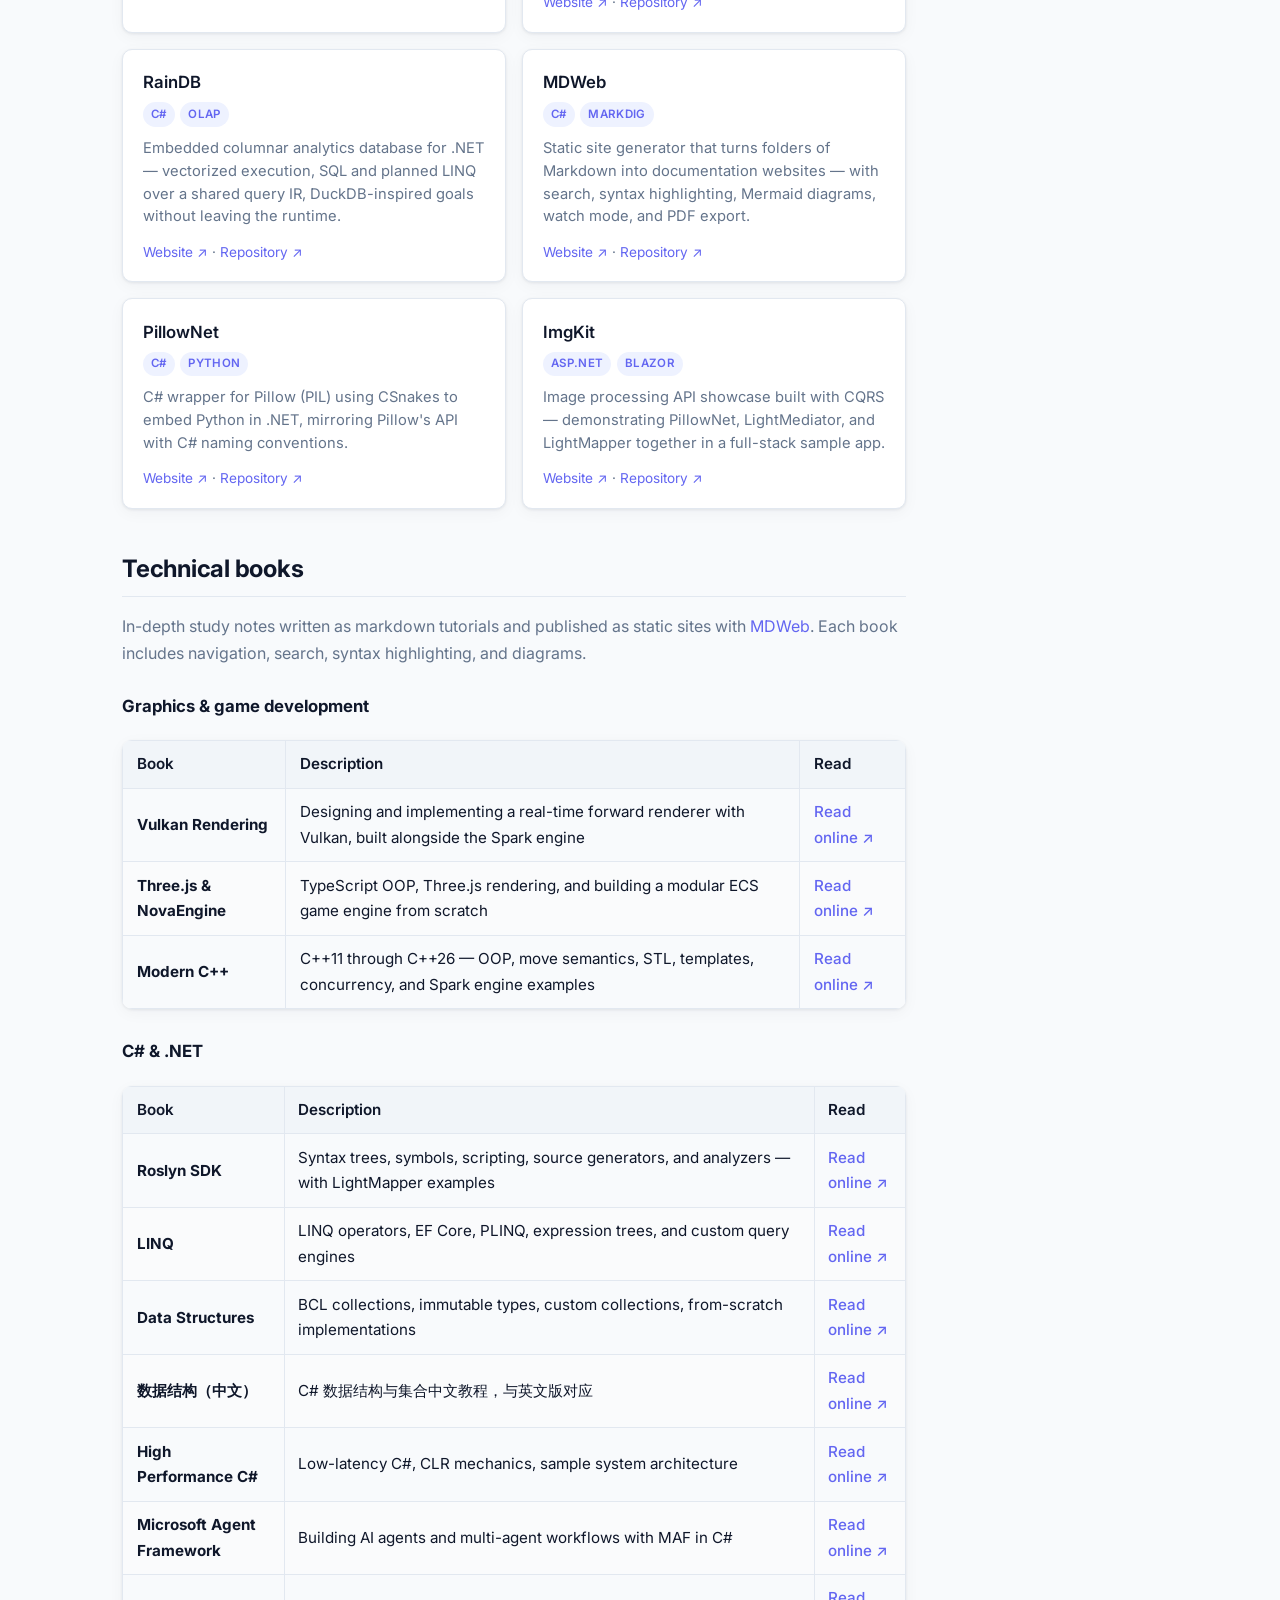
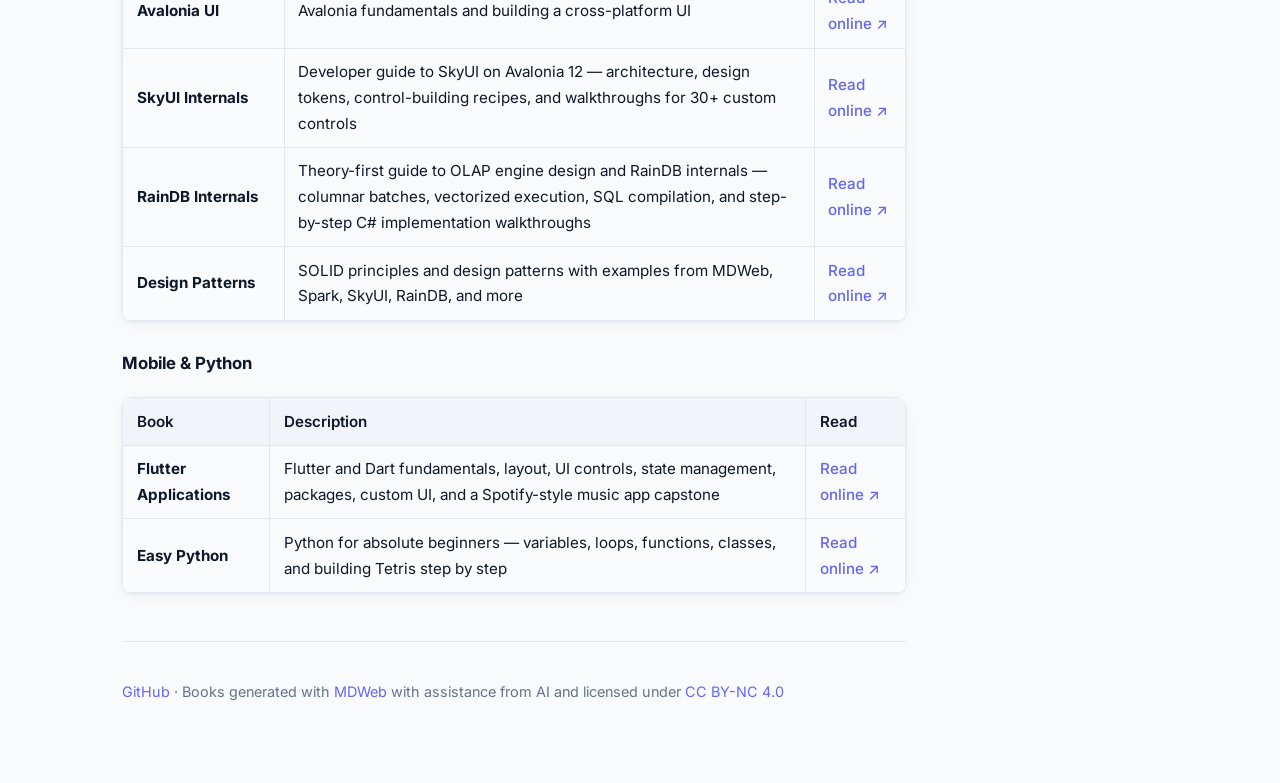
==== commit 197c98f9: "add spark-sharp description" ====
--- a/index.html
+++ b/index.html
@@ -146,6 +146,23 @@
             </article>
 
             <article class="project-card">
+              <h3><a href="https://hoihky.github.io/spark-sharp/" target="_blank" rel="noopener">SparkSharp</a></h3>
+              <div class="project-meta">
+                <span class="tag">C#</span>
+                <span class="tag">.NET 8</span>
+              </div>
+              <p>
+                C# bindings and scripting for the Spark C++ engine — stable C interop (SparkInterop),
+                generated Spark.Bindings, Spark.Scripting bootstrap, and an optional CoreCLR
+                SparkScriptHost that loads your game as a .NET 8 class library.
+              </p>
+              <p class="card-links">
+                <a href="https://hoihky.github.io/spark-sharp/" target="_blank" rel="noopener">Website ↗</a>
+                · <a href="https://github.com/hoihky/spark-sharp" target="_blank" rel="noopener">Repository ↗</a>
+              </p>
+            </article>
+
+            <article class="project-card">
               <h3><a href="https://hoihky.github.io/NovaEngine/" target="_blank" rel="noopener">NovaEngine</a></h3>
               <div class="project-meta">
                 <span class="tag">TypeScript</span>
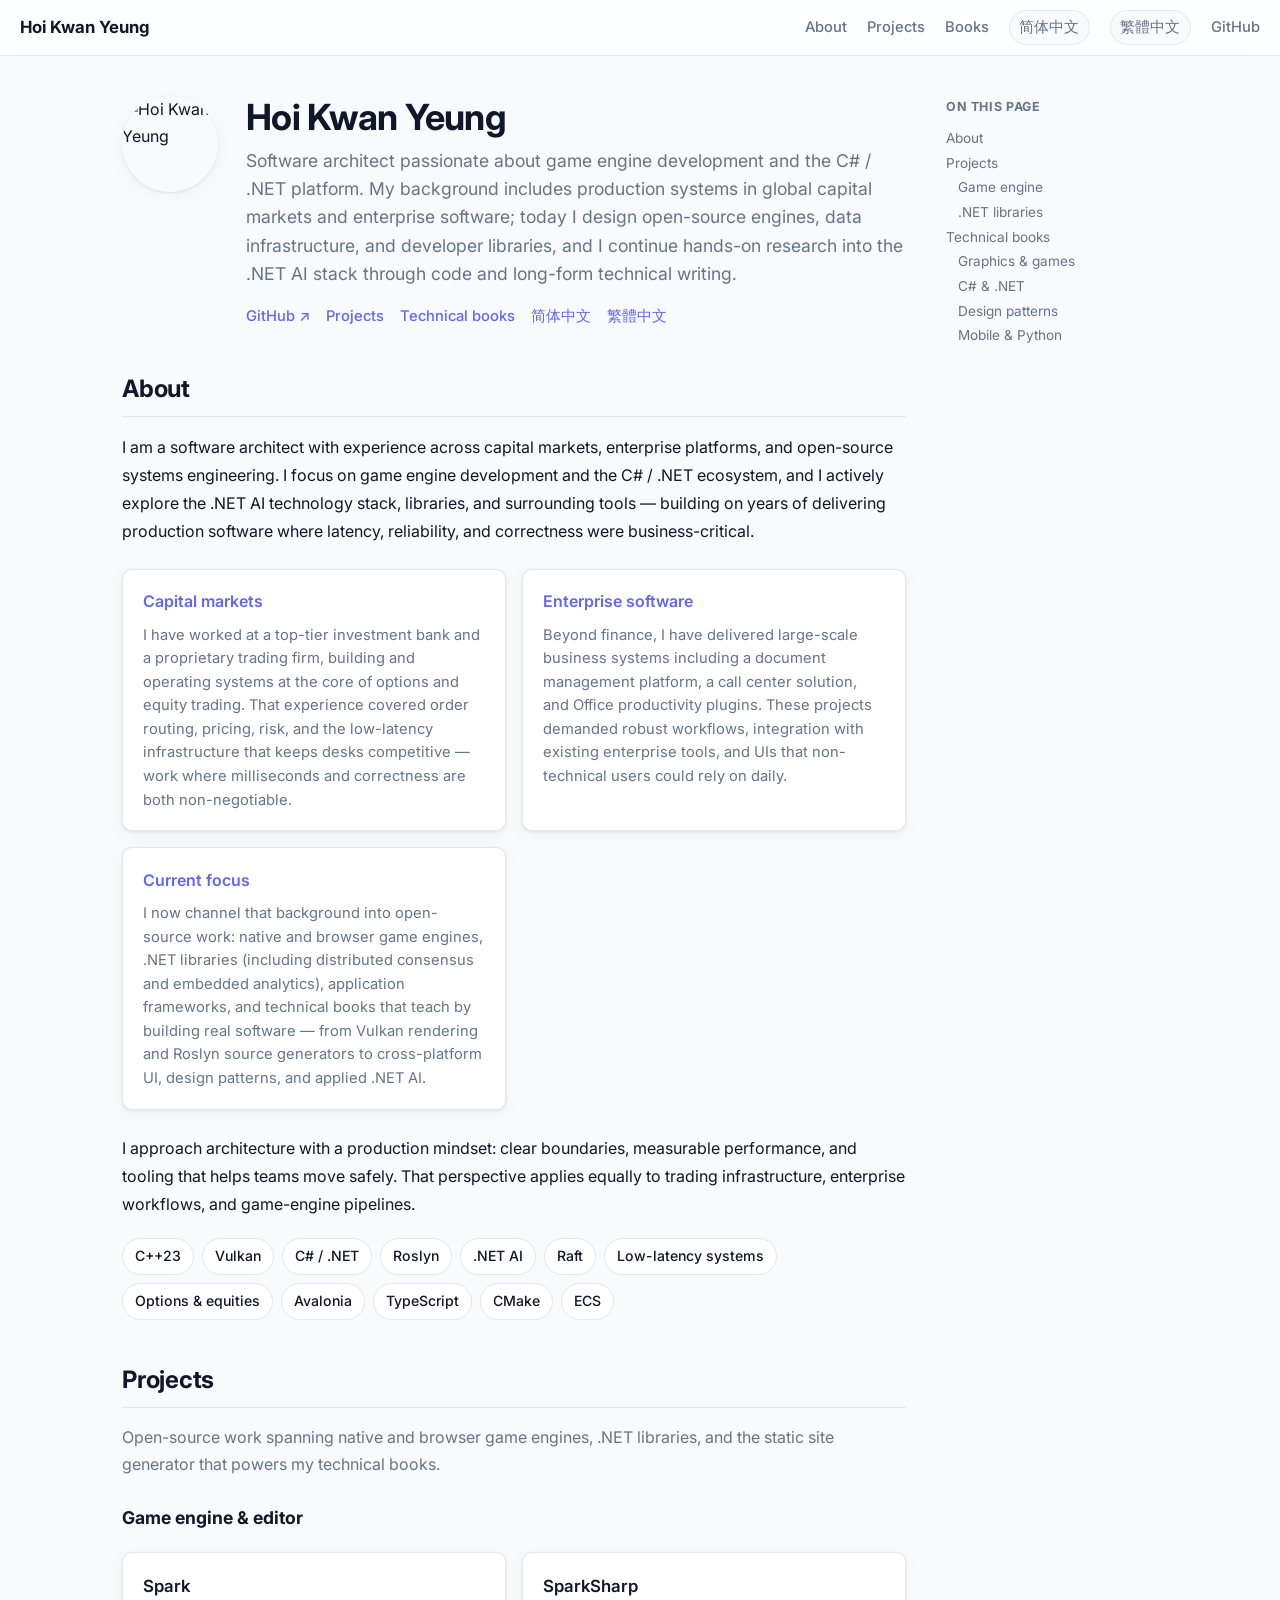
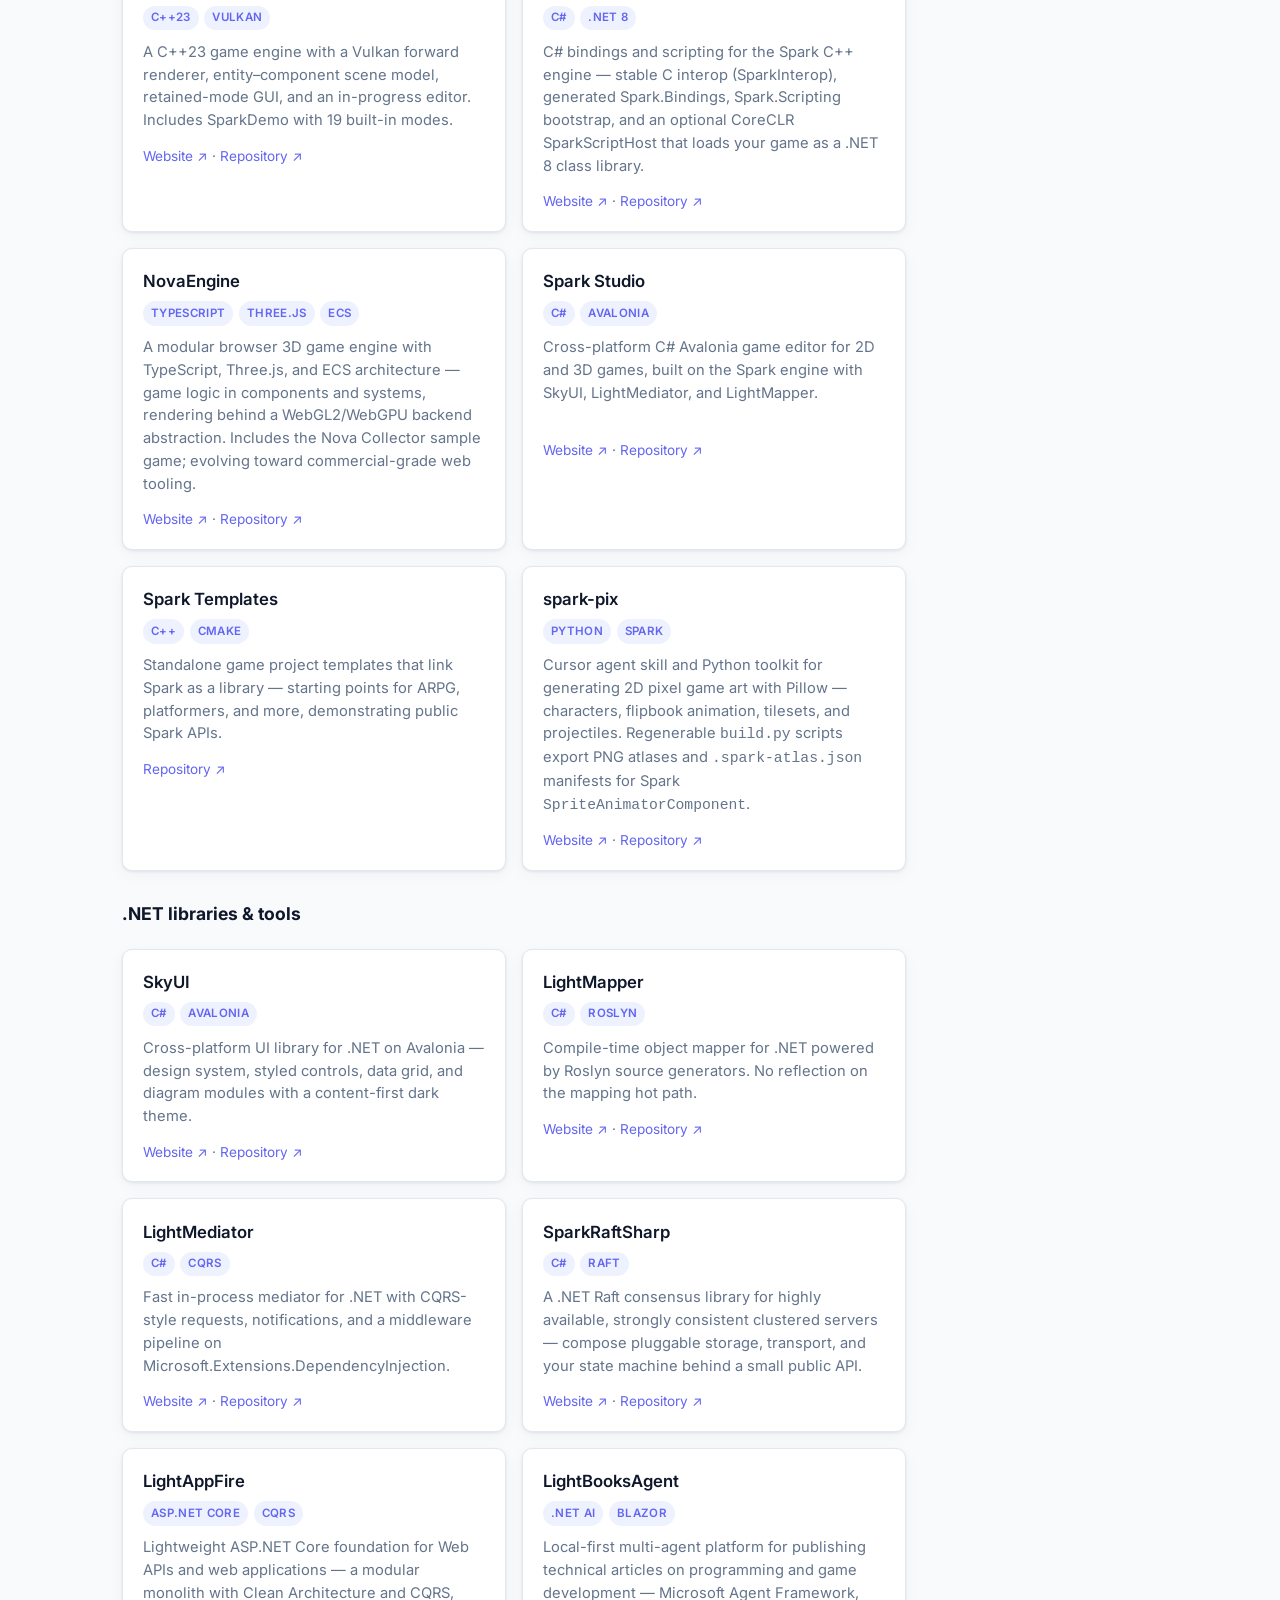
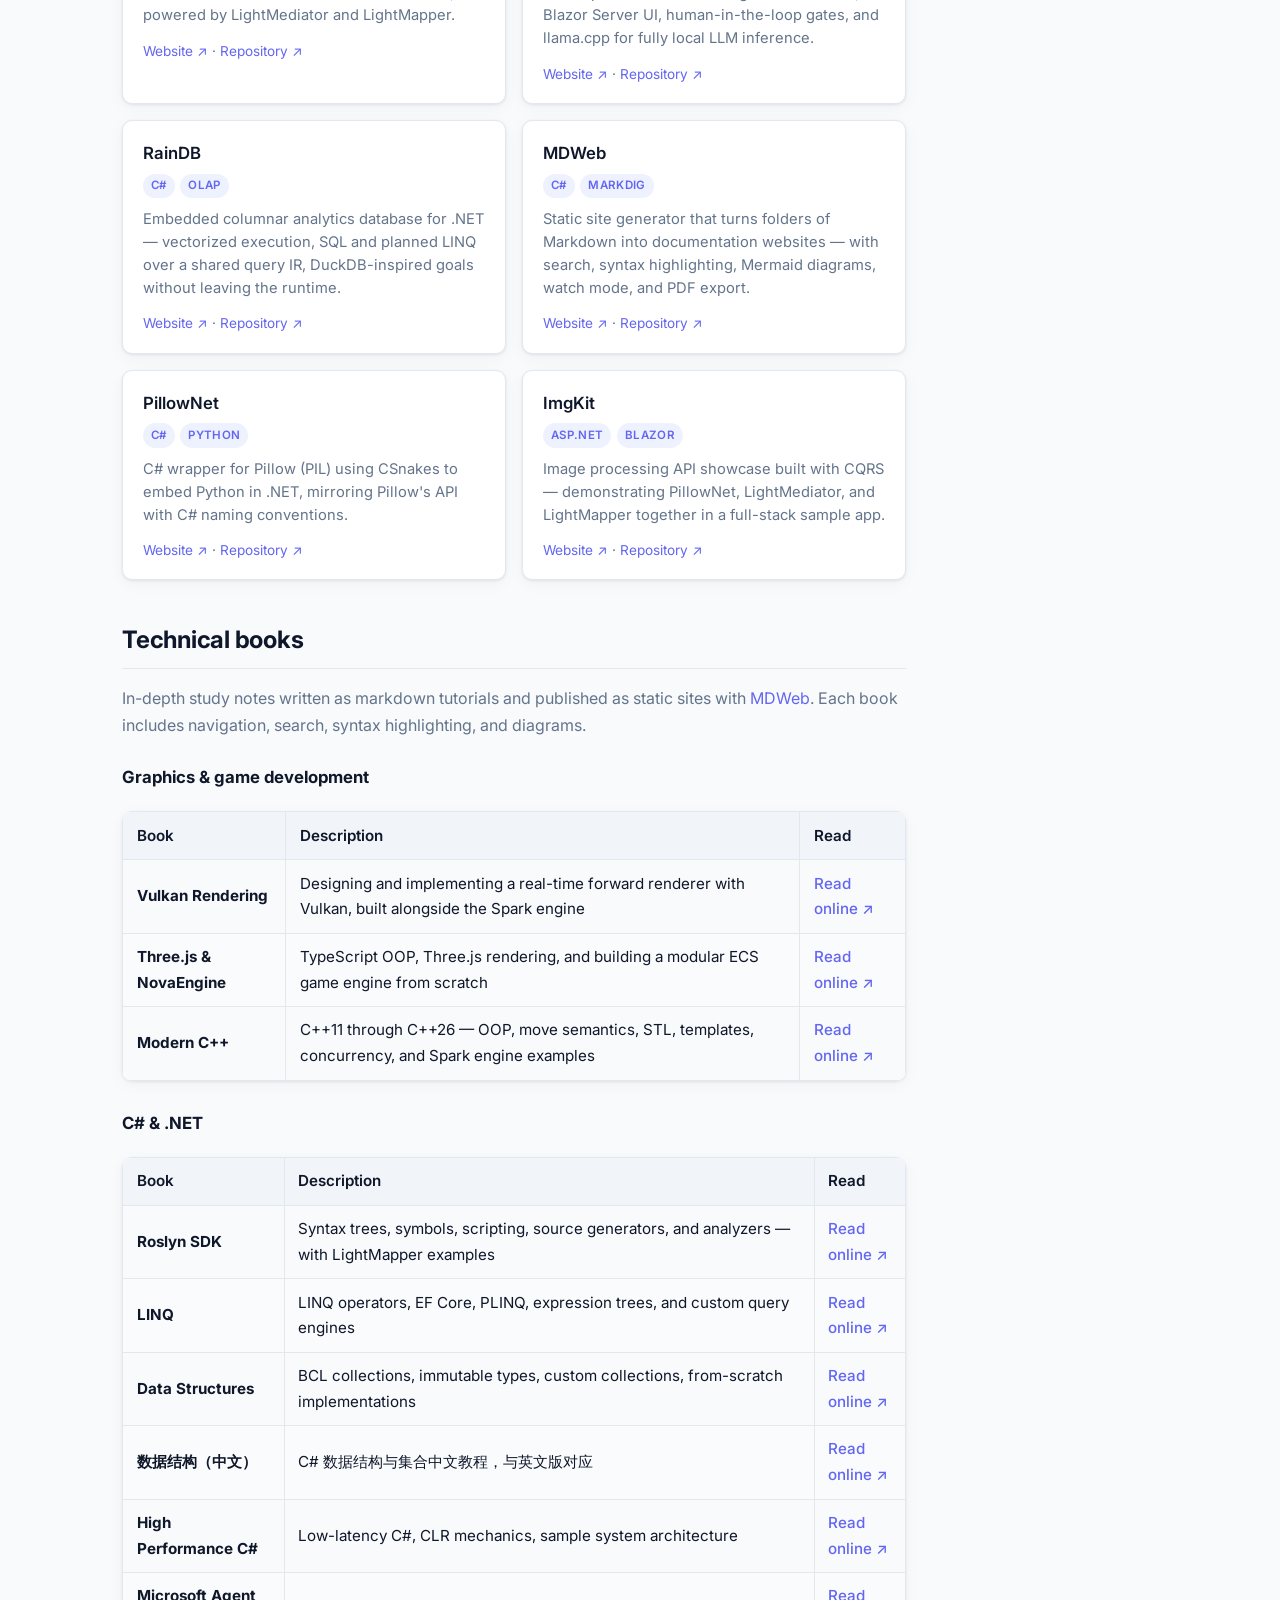
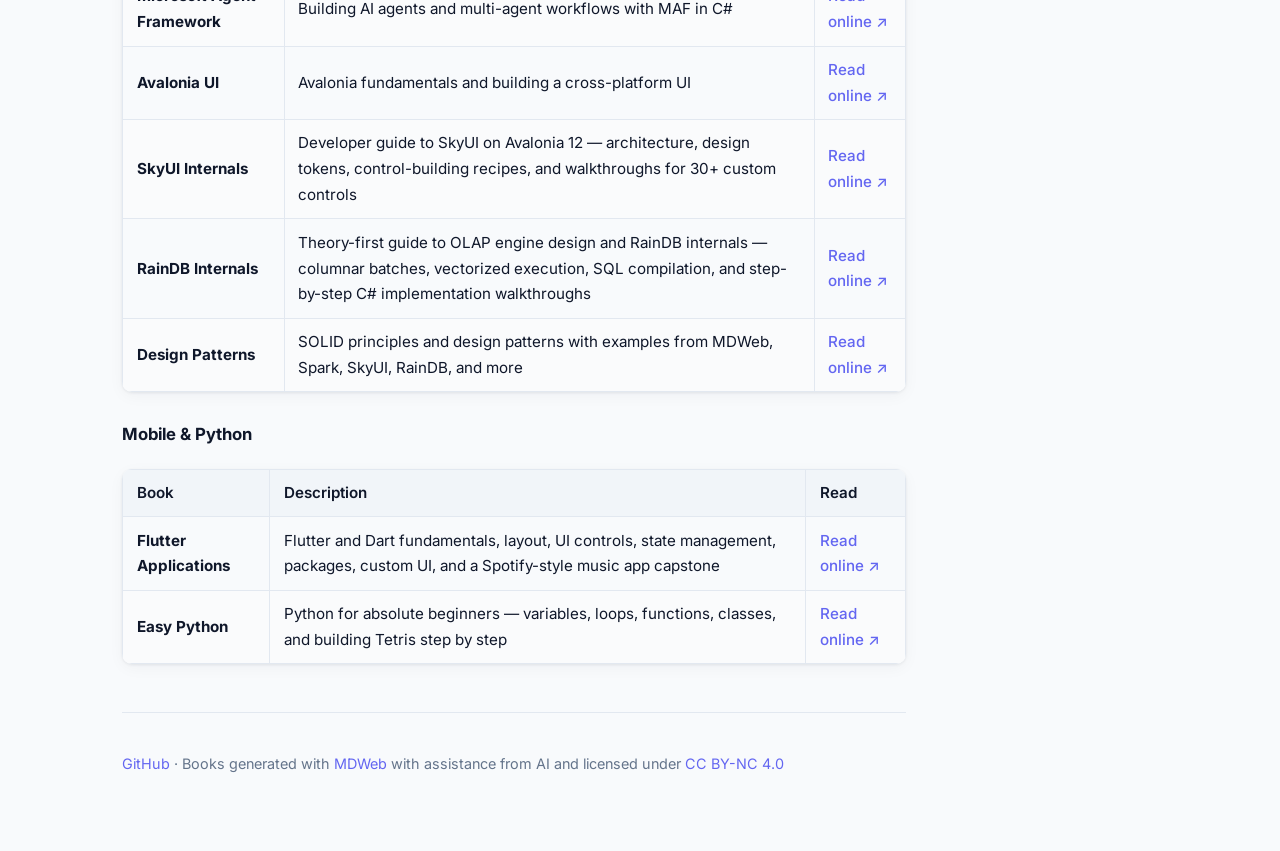
==== commit a57420e1: "add spark-pix introduction" ====
--- a/index.html
+++ b/index.html
@@ -208,6 +208,24 @@
               </p>
               <p class="card-links"><a href="https://github.com/hoihky/spark-template" target="_blank" rel="noopener">Repository ↗</a></p>
             </article>
+
+            <article class="project-card">
+              <h3><a href="https://hoihky.github.io/spark-pix/" target="_blank" rel="noopener">spark-pix</a></h3>
+              <div class="project-meta">
+                <span class="tag">Python</span>
+                <span class="tag">Spark</span>
+              </div>
+              <p>
+                Cursor agent skill and Python toolkit for generating 2D pixel game art with Pillow —
+                characters, flipbook animation, tilesets, and projectiles. Regenerable <code>build.py</code>
+                scripts export PNG atlases and <code>.spark-atlas.json</code> manifests for Spark
+                <code>SpriteAnimatorComponent</code>.
+              </p>
+              <p class="card-links">
+                <a href="https://hoihky.github.io/spark-pix/" target="_blank" rel="noopener">Website ↗</a>
+                · <a href="https://github.com/hoihky/spark-pix" target="_blank" rel="noopener">Repository ↗</a>
+              </p>
+            </article>
           </div>
 
           <h3 class="doc-body" style="margin-top:1.75rem;font-size:1.1rem;">.NET libraries &amp; tools</h3>
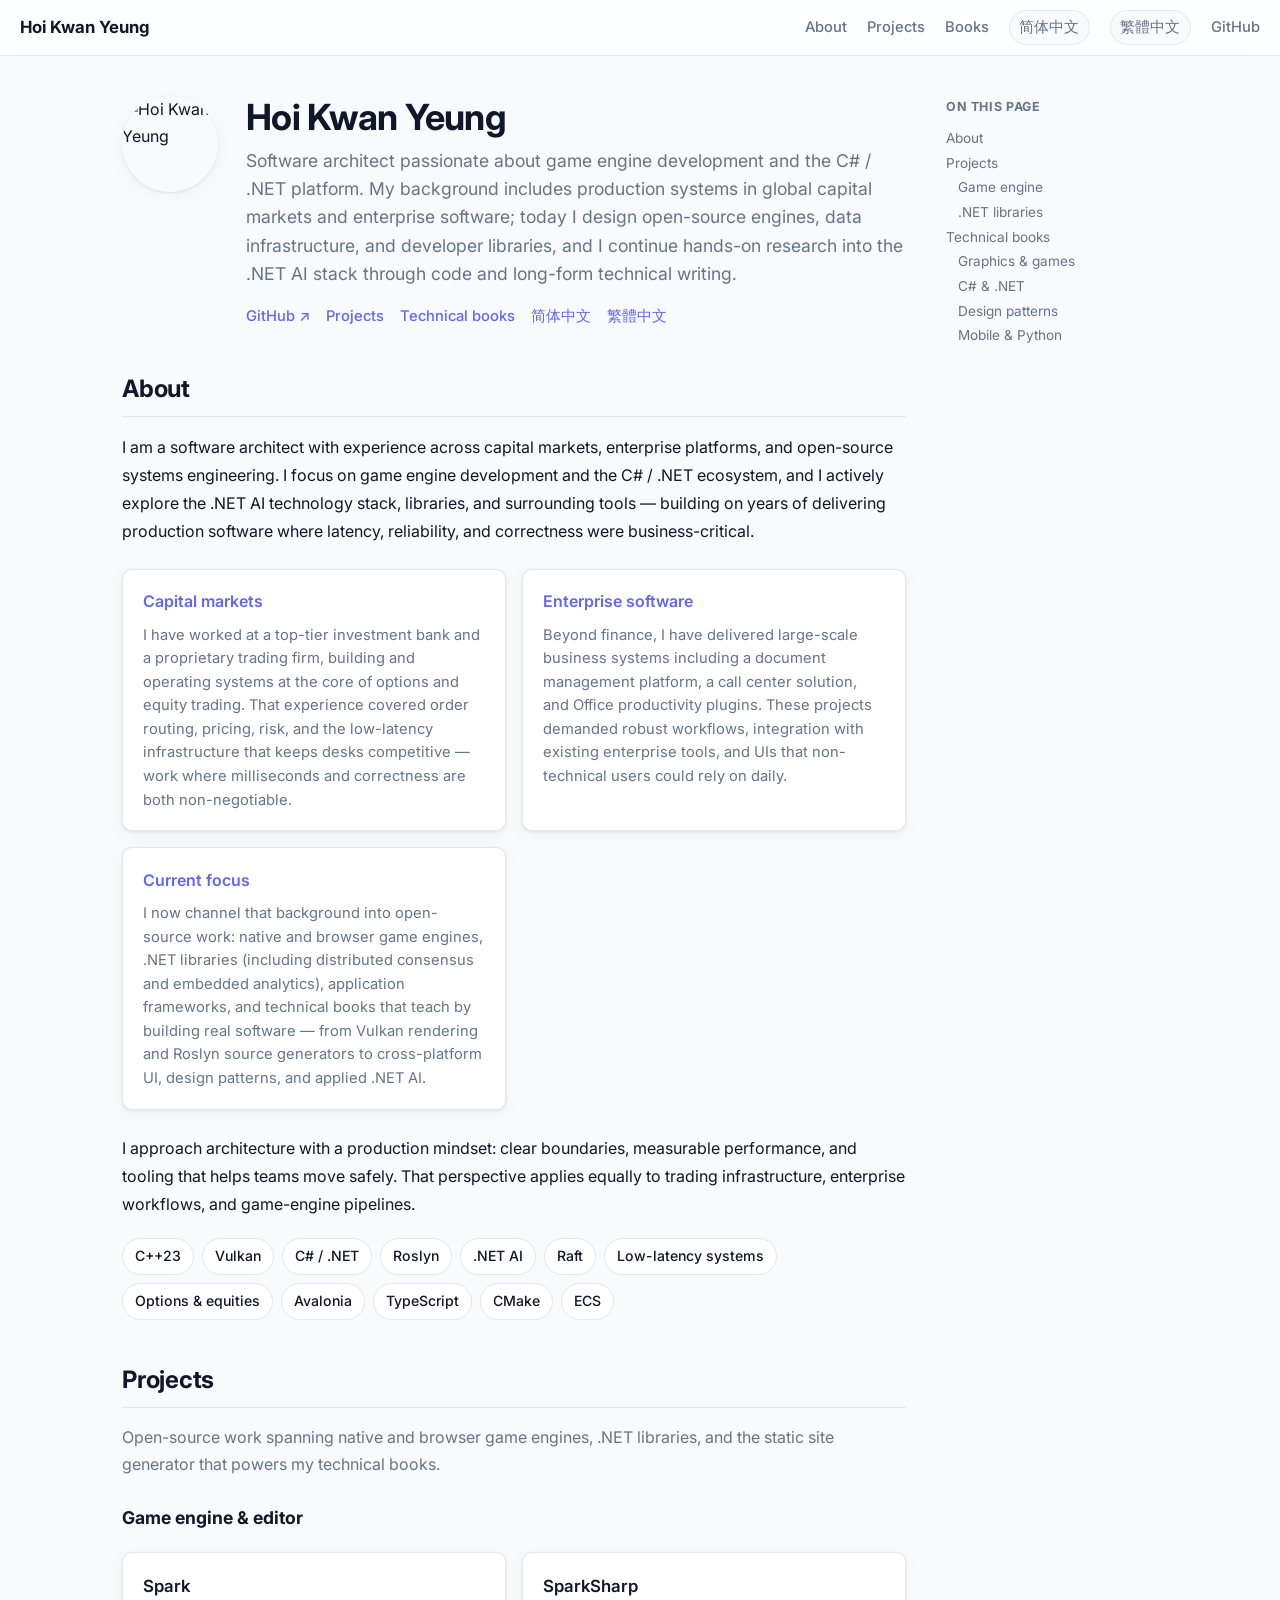
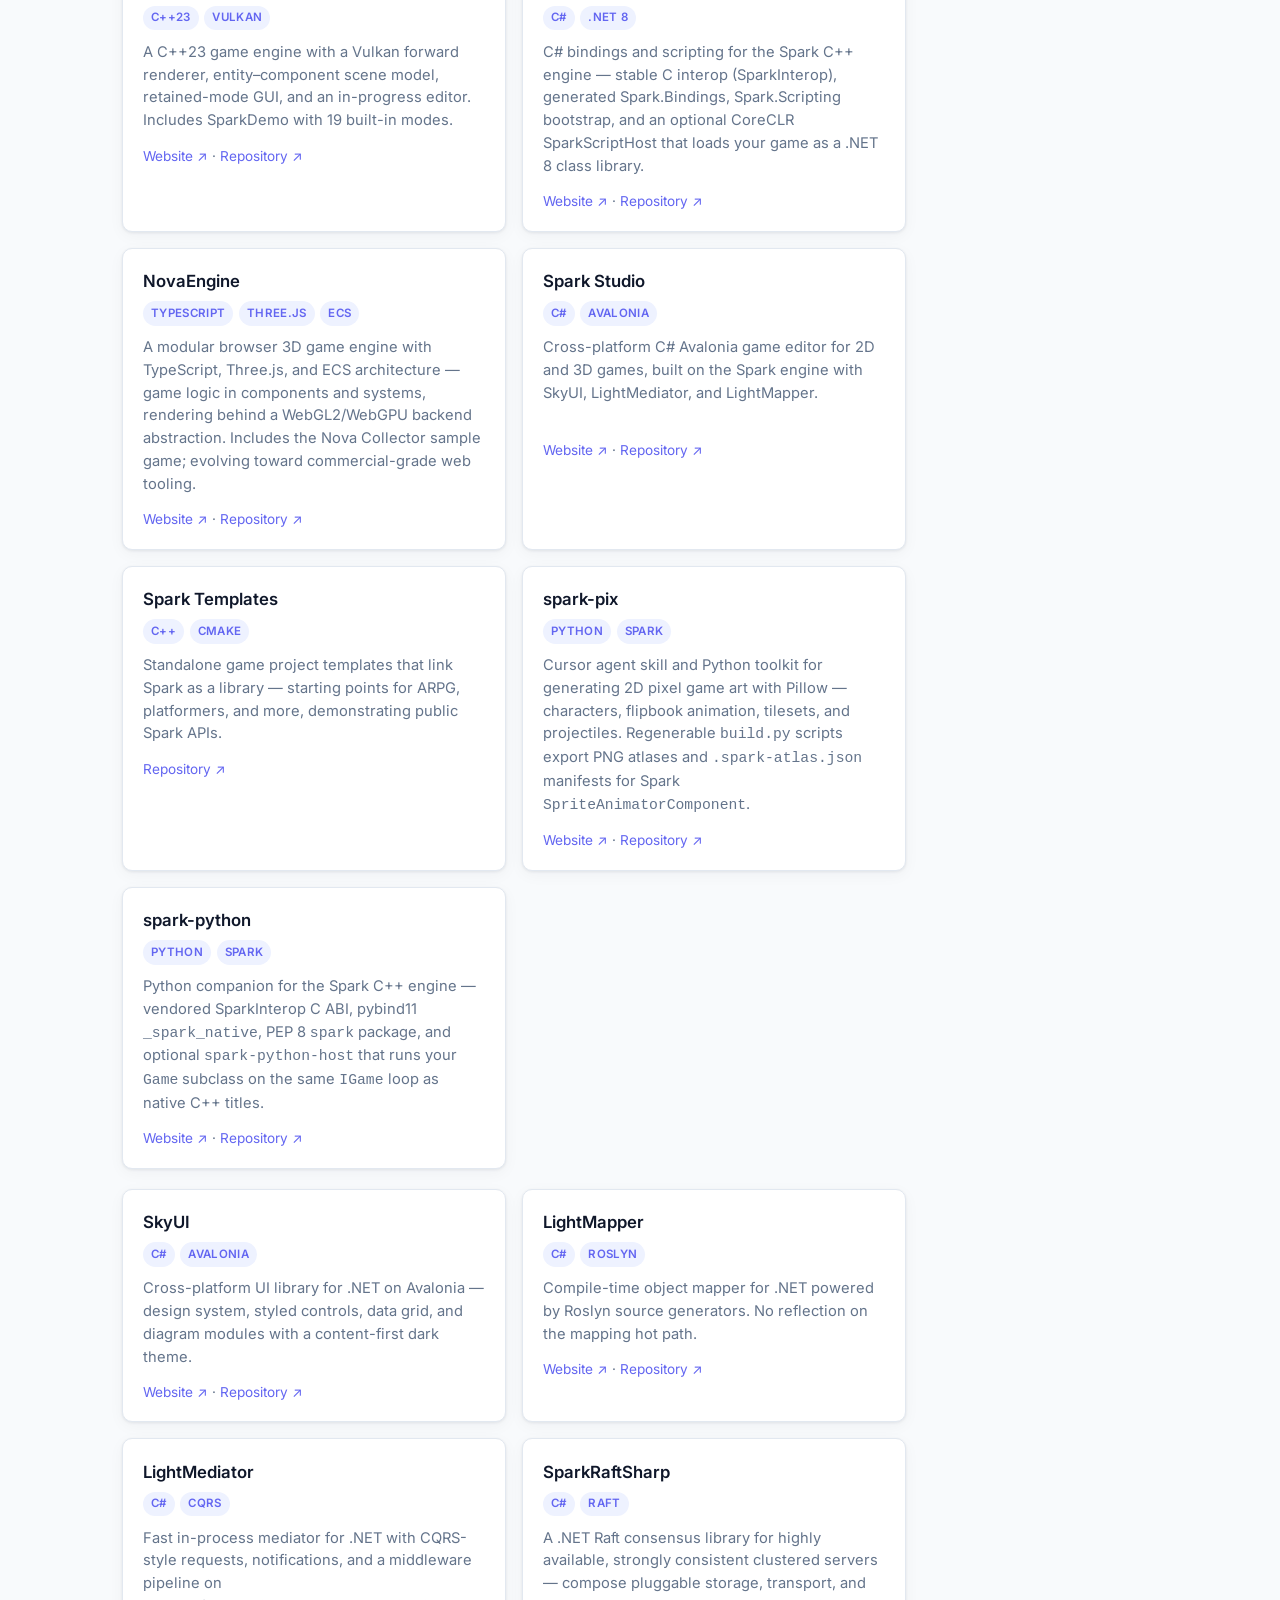
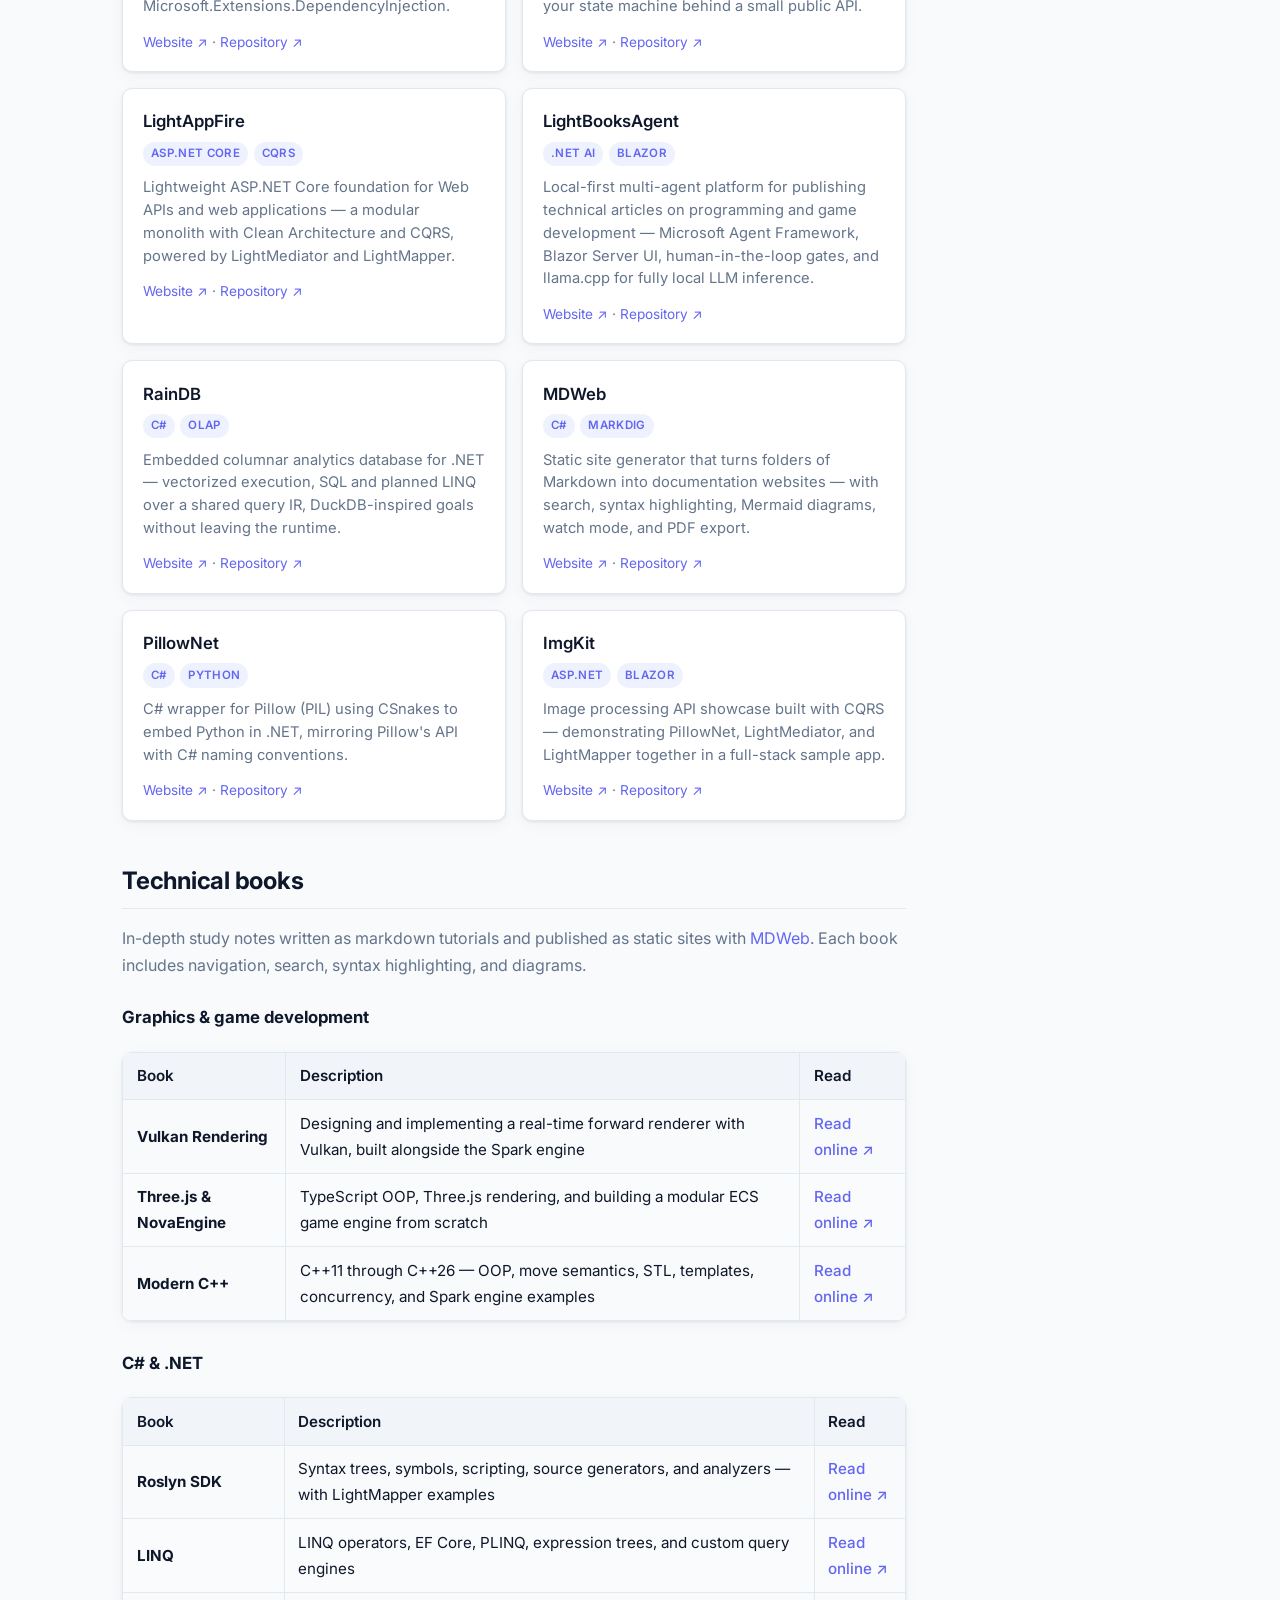
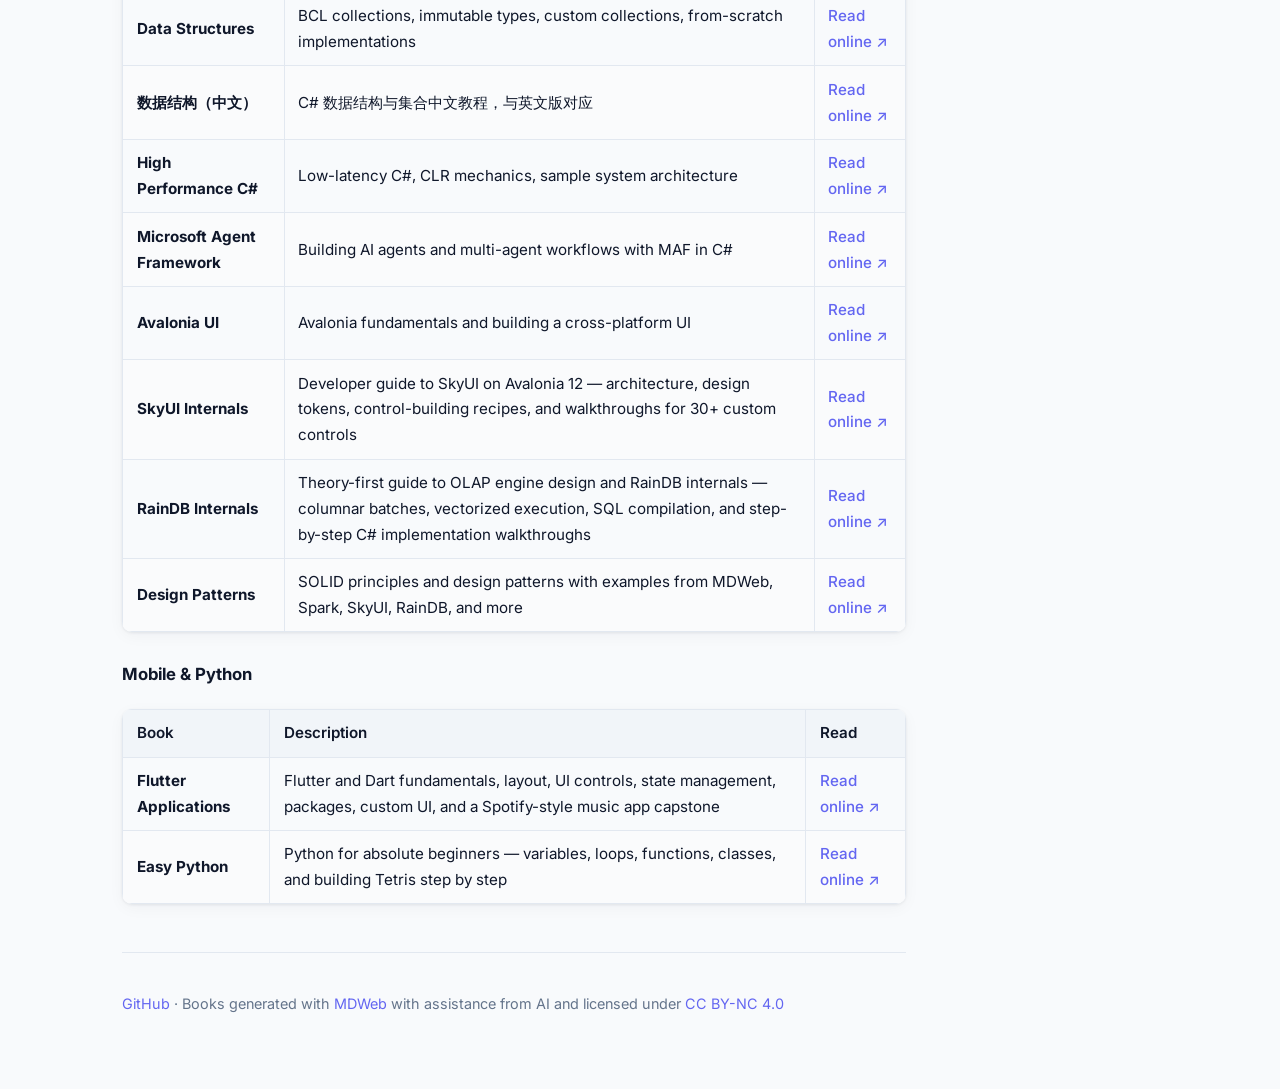
==== commit 9de63e91: "add spark-python introduction" ====
--- a/index.html
+++ b/index.html
@@ -226,9 +226,25 @@
                 · <a href="https://github.com/hoihky/spark-pix" target="_blank" rel="noopener">Repository ↗</a>
               </p>
             </article>
+
+            <article class="project-card">
+              <h3><a href="https://hoihky.github.io/spark-python/" target="_blank" rel="noopener">spark-python</a></h3>
+              <div class="project-meta">
+                <span class="tag">Python</span>
+                <span class="tag">Spark</span>
+              </div>
+              <p>
+                Python companion for the Spark C++ engine — vendored SparkInterop C ABI,
+                pybind11 <code>_spark_native</code>, PEP 8 <code>spark</code> package, and optional
+                <code>spark-python-host</code> that runs your <code>Game</code> subclass on the same
+                <code>IGame</code> loop as native C++ titles.
+              </p>
+              <p class="card-links">
+                <a href="https://hoihky.github.io/spark-python/" target="_blank" rel="noopener">Website ↗</a>
+                · <a href="https://github.com/hoihky/spark-python" target="_blank" rel="noopener">Repository ↗</a>
+              </p>
+            </article>
           </div>
-
-          <h3 class="doc-body" style="margin-top:1.75rem;font-size:1.1rem;">.NET libraries &amp; tools</h3>
           <div class="project-grid">
             <article class="project-card">
               <h3><a href="https://github.com/hoihky/skyui" target="_blank" rel="noopener">SkyUI</a></h3>
